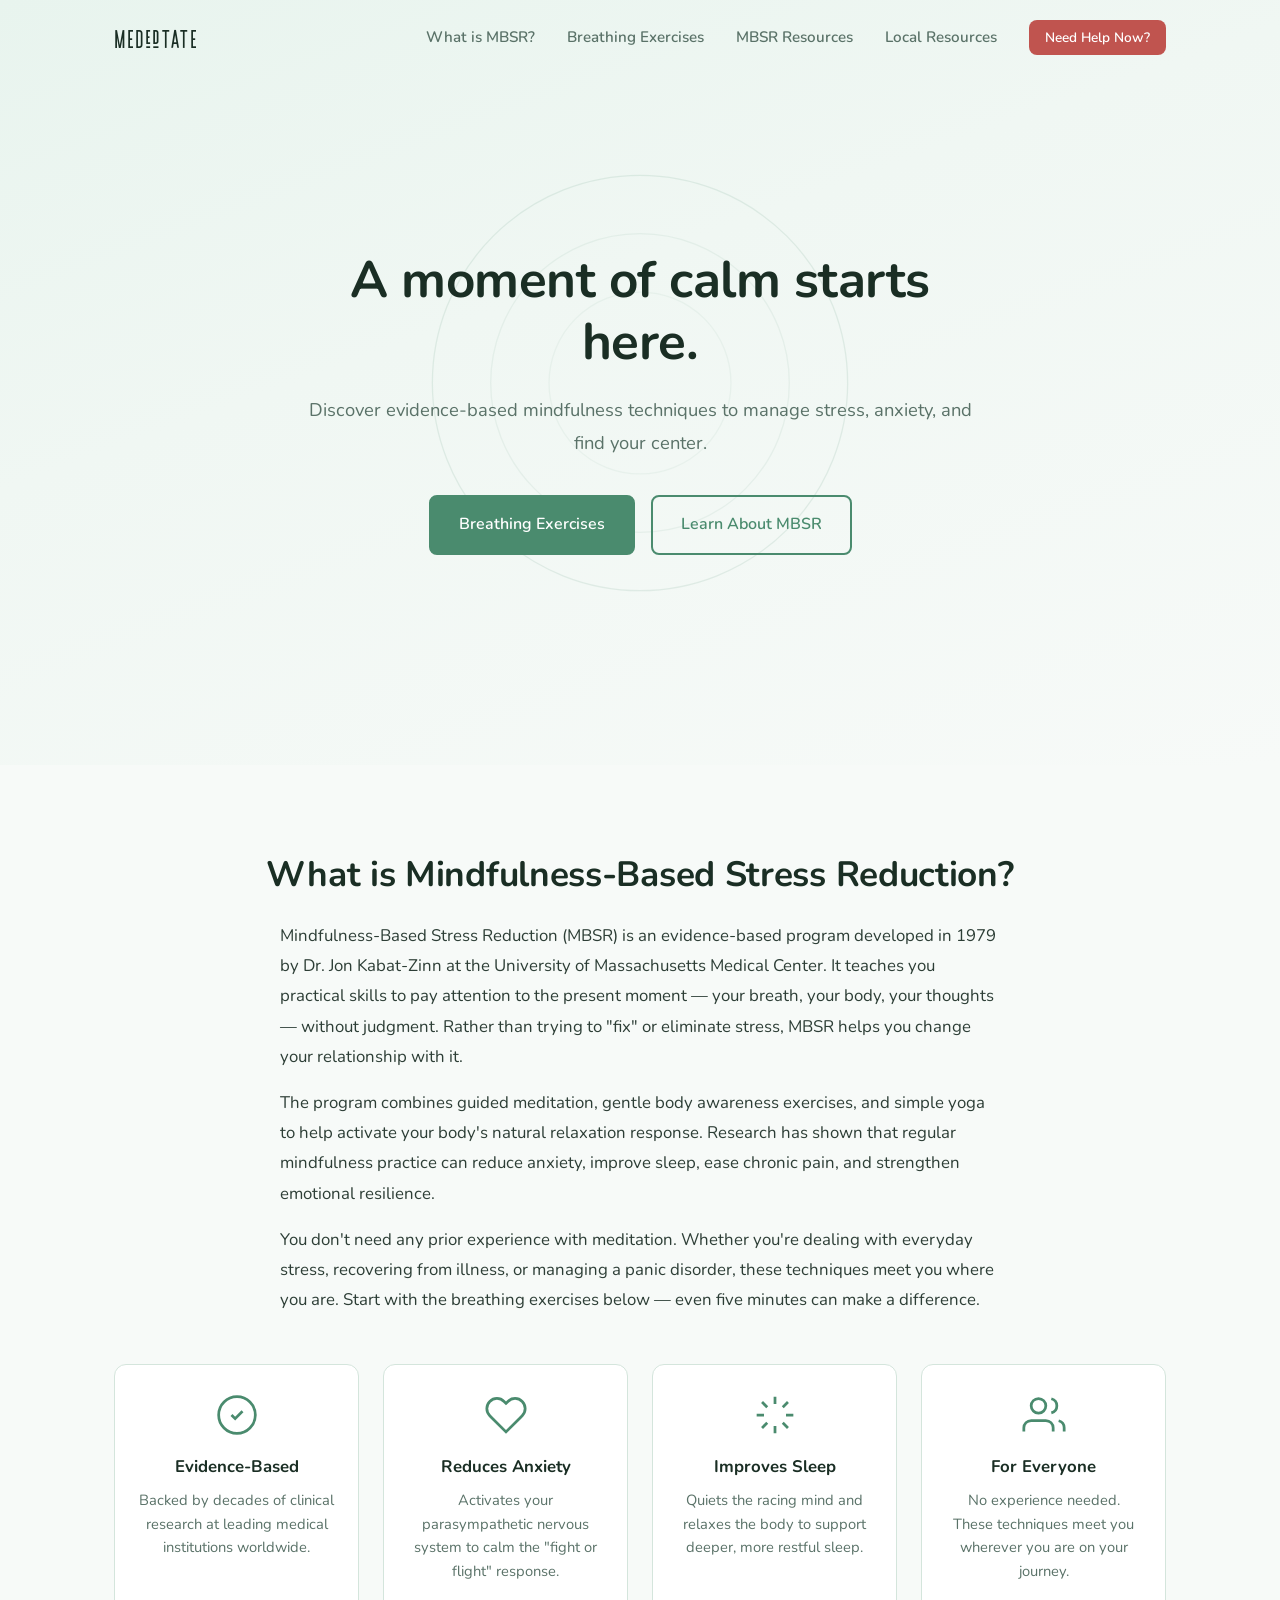
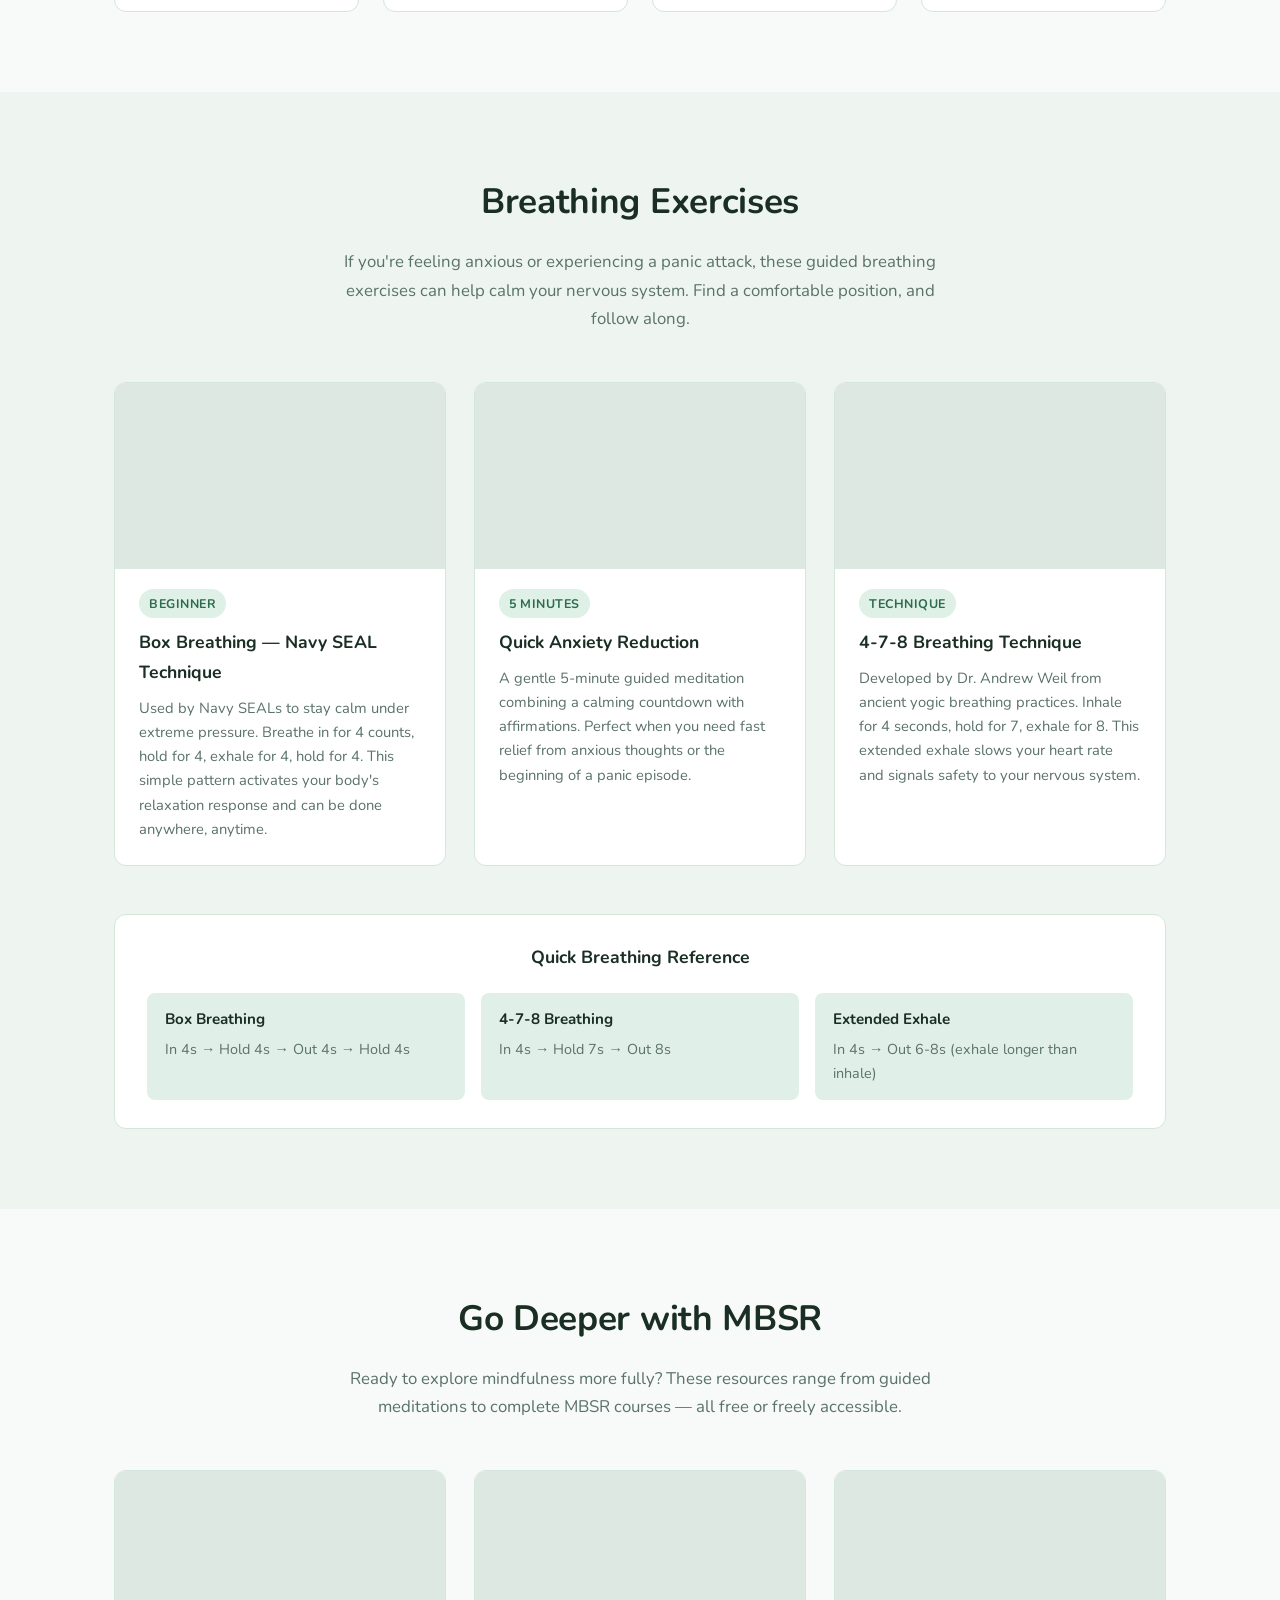
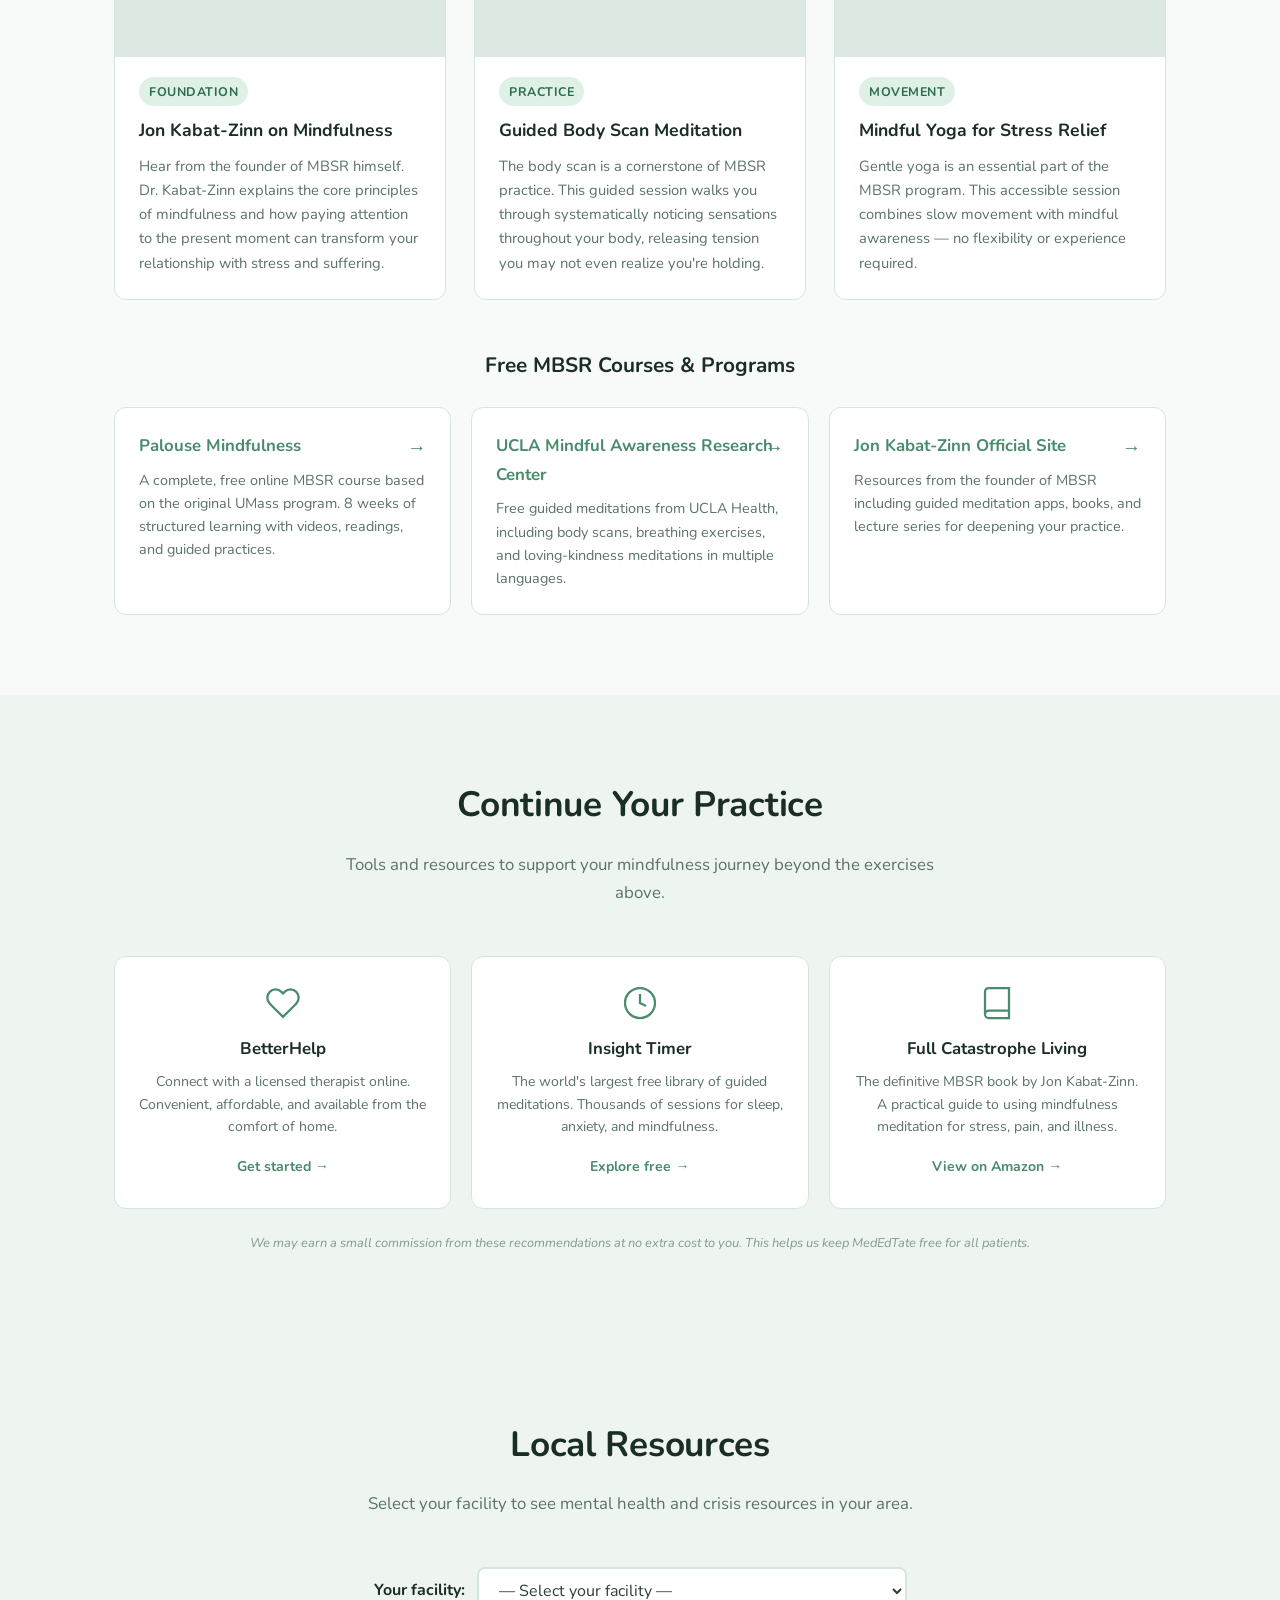
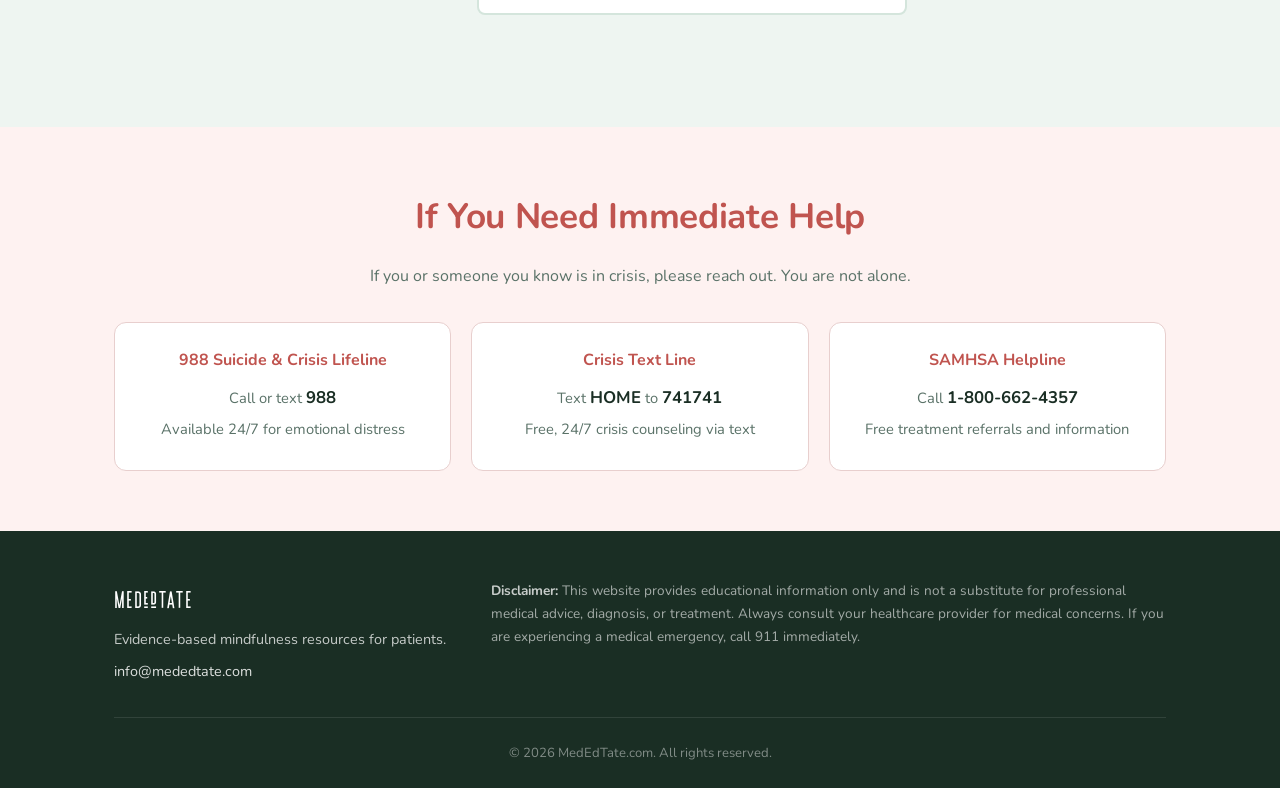
==== index.html @ fa0e168a "Add Continue Your Practice section and footer contact email - Add affiliate recommendations: BetterH" ====
<!DOCTYPE html>
<html lang="en">
<head>
  <meta charset="UTF-8">
  <meta name="viewport" content="width=device-width, initial-scale=1.0">
  <title>MedEdTate — Mindfulness-Based Stress Reduction for Patients</title>
  <meta name="description" content="Learn about Mindfulness-Based Stress Reduction (MBSR). Access breathing exercises for anxiety and panic, plus guided mindfulness meditation resources.">
  <link rel="icon" href="favicon.svg" type="image/svg+xml">
  <link rel="preconnect" href="https://fonts.googleapis.com">
  <link rel="preconnect" href="https://fonts.gstatic.com" crossorigin>
  <link href="https://fonts.googleapis.com/css2?family=Nunito:wght@400;600;700&display=swap" rel="stylesheet">
  <link rel="stylesheet" href="style.css">
</head>
<body>

  <!-- Navigation -->
  <nav class="nav" id="nav">
    <div class="nav-inner">
      <a href="#" class="nav-logo">MED<span class="logo-lower">ed</span>TATE</a>
      <button class="nav-toggle" aria-label="Toggle menu" aria-expanded="false">
        <span></span><span></span><span></span>
      </button>
      <ul class="nav-links">
        <li><a href="#about">What is MBSR?</a></li>
        <li><a href="#breathing">Breathing Exercises</a></li>
        <li><a href="#resources">MBSR Resources</a></li>
        <li><a href="#local">Local Resources</a></li>
        <li><a href="#crisis" class="nav-crisis">Need Help Now?</a></li>
      </ul>
    </div>
  </nav>

  <!-- Hero -->
  <header class="hero" id="top">
    <div class="hero-content">
      <h1>A moment of calm starts here.</h1>
      <p class="hero-subtitle">Discover evidence-based mindfulness techniques to manage stress, anxiety, and find your center.</p>
      <div class="hero-actions">
        <a href="#breathing" class="btn btn-primary">Breathing Exercises</a>
        <a href="#about" class="btn btn-secondary">Learn About MBSR</a>
      </div>
    </div>
    <div class="hero-decoration" aria-hidden="true">
      <svg viewBox="0 0 200 200" xmlns="http://www.w3.org/2000/svg">
        <circle cx="100" cy="100" r="80" fill="none" stroke="currentColor" stroke-width="0.5" opacity="0.3">
          <animate attributeName="r" values="75;85;75" dur="6s" repeatCount="indefinite"/>
        </circle>
        <circle cx="100" cy="100" r="60" fill="none" stroke="currentColor" stroke-width="0.5" opacity="0.2">
          <animate attributeName="r" values="55;65;55" dur="6s" repeatCount="indefinite" begin="1s"/>
        </circle>
        <circle cx="100" cy="100" r="40" fill="none" stroke="currentColor" stroke-width="0.5" opacity="0.15">
          <animate attributeName="r" values="35;45;35" dur="6s" repeatCount="indefinite" begin="2s"/>
        </circle>
      </svg>
    </div>
  </header>

  <!-- What is MBSR -->
  <section class="section" id="about">
    <div class="container">
      <h2 class="section-title">What is Mindfulness-Based Stress Reduction?</h2>
      <div class="intro-text">
        <p>
          Mindfulness-Based Stress Reduction (MBSR) is an evidence-based program developed in 1979 by
          Dr. Jon Kabat-Zinn at the University of Massachusetts Medical Center. It teaches you practical
          skills to pay attention to the present moment — your breath, your body, your thoughts — without
          judgment. Rather than trying to "fix" or eliminate stress, MBSR helps you change your relationship
          with it.
        </p>
        <p>
          The program combines guided meditation, gentle body awareness exercises, and simple yoga to help
          activate your body's natural relaxation response. Research has shown that regular mindfulness practice
          can reduce anxiety, improve sleep, ease chronic pain, and strengthen emotional resilience.
        </p>
        <p>
          You don't need any prior experience with meditation. Whether you're dealing with everyday stress,
          recovering from illness, or managing a panic disorder, these techniques meet you where you are.
          Start with the breathing exercises below — even five minutes can make a difference.
        </p>
      </div>

      <div class="benefits-grid">
        <div class="benefit-card">
          <div class="benefit-icon" aria-hidden="true">
            <svg viewBox="0 0 24 24" fill="none" stroke="currentColor" stroke-width="1.5"><path d="M12 22c5.523 0 10-4.477 10-10S17.523 2 12 2 2 6.477 2 12s4.477 10 10 10z"/><path d="M9 12l2 2 4-4"/></svg>
          </div>
          <h3>Evidence-Based</h3>
          <p>Backed by decades of clinical research at leading medical institutions worldwide.</p>
        </div>
        <div class="benefit-card">
          <div class="benefit-icon" aria-hidden="true">
            <svg viewBox="0 0 24 24" fill="none" stroke="currentColor" stroke-width="1.5"><path d="M20.84 4.61a5.5 5.5 0 0 0-7.78 0L12 5.67l-1.06-1.06a5.5 5.5 0 0 0-7.78 7.78l1.06 1.06L12 21.23l7.78-7.78 1.06-1.06a5.5 5.5 0 0 0 0-7.78z"/></svg>
          </div>
          <h3>Reduces Anxiety</h3>
          <p>Activates your parasympathetic nervous system to calm the "fight or flight" response.</p>
        </div>
        <div class="benefit-card">
          <div class="benefit-icon" aria-hidden="true">
            <svg viewBox="0 0 24 24" fill="none" stroke="currentColor" stroke-width="1.5"><path d="M12 2v4M12 18v4M4.93 4.93l2.83 2.83M16.24 16.24l2.83 2.83M2 12h4M18 12h4M4.93 19.07l2.83-2.83M16.24 7.76l2.83-2.83"/></svg>
          </div>
          <h3>Improves Sleep</h3>
          <p>Quiets the racing mind and relaxes the body to support deeper, more restful sleep.</p>
        </div>
        <div class="benefit-card">
          <div class="benefit-icon" aria-hidden="true">
            <svg viewBox="0 0 24 24" fill="none" stroke="currentColor" stroke-width="1.5"><path d="M17 21v-2a4 4 0 0 0-4-4H5a4 4 0 0 0-4 4v2"/><circle cx="9" cy="7" r="4"/><path d="M23 21v-2a4 4 0 0 0-3-3.87M16 3.13a4 4 0 0 1 0 7.75"/></svg>
          </div>
          <h3>For Everyone</h3>
          <p>No experience needed. These techniques meet you wherever you are on your journey.</p>
        </div>
      </div>
    </div>
  </section>

  <!-- Breathing Exercises -->
  <section class="section section-alt" id="breathing">
    <div class="container">
      <h2 class="section-title">Breathing Exercises</h2>
      <p class="section-subtitle">
        If you're feeling anxious or experiencing a panic attack, these guided breathing exercises can help
        calm your nervous system. Find a comfortable position, and follow along.
      </p>

      <div class="video-grid">

        <!-- Box Breathing - Navy SEAL Technique -->
        <div class="video-card">
          <div class="video-embed">
            <iframe
              src="https://www.youtube.com/embed/GZzhk9jEkkI"
              title="Box Breathing Technique - Navy SEAL Method"
              loading="lazy"
              allow="accelerometer; autoplay; clipboard-write; encrypted-media; gyroscope; picture-in-picture"
              allowfullscreen>
            </iframe>
          </div>
          <div class="video-info">
            <span class="video-tag">Beginner</span>
            <h3>Box Breathing — Navy SEAL Technique</h3>
            <p>
              Used by Navy SEALs to stay calm under extreme pressure. Breathe in for 4 counts, hold for 4,
              exhale for 4, hold for 4. This simple pattern activates your body's relaxation response and can
              be done anywhere, anytime.
            </p>
          </div>
        </div>

        <!-- 5-Minute Anxiety Reduction -->
        <div class="video-card">
          <div class="video-embed">
            <iframe
              src="https://www.youtube.com/embed/MR57rug8NsM"
              title="5 Minute Quick Anxiety Reduction - Guided Mindfulness Meditation"
              loading="lazy"
              allow="accelerometer; autoplay; clipboard-write; encrypted-media; gyroscope; picture-in-picture"
              allowfullscreen>
            </iframe>
          </div>
          <div class="video-info">
            <span class="video-tag">5 Minutes</span>
            <h3>Quick Anxiety Reduction</h3>
            <p>
              A gentle 5-minute guided meditation combining a calming countdown with affirmations.
              Perfect when you need fast relief from anxious thoughts or the beginning of a panic episode.
            </p>
          </div>
        </div>

        <!-- 4-7-8 Breathing -->
        <div class="video-card">
          <div class="video-embed">
            <iframe
              src="https://www.youtube.com/embed/gkcBZzRA25g"
              title="4-7-8 Breathing Exercise — 5 Minutes with Counter Timer"
              loading="lazy"
              allow="accelerometer; autoplay; clipboard-write; encrypted-media; gyroscope; picture-in-picture"
              allowfullscreen>
            </iframe>
          </div>
          <div class="video-info">
            <span class="video-tag">Technique</span>
            <h3>4-7-8 Breathing Technique</h3>
            <p>
              Developed by Dr. Andrew Weil from ancient yogic breathing practices. Inhale for 4 seconds,
              hold for 7, exhale for 8. This extended exhale slows your heart rate and signals safety to
              your nervous system.
            </p>
          </div>
        </div>

      </div>

      <!-- Quick Reference Card -->
      <div class="quick-ref">
        <h3>Quick Breathing Reference</h3>
        <div class="quick-ref-grid">
          <div class="quick-ref-item">
            <strong>Box Breathing</strong>
            <span>In 4s &rarr; Hold 4s &rarr; Out 4s &rarr; Hold 4s</span>
          </div>
          <div class="quick-ref-item">
            <strong>4-7-8 Breathing</strong>
            <span>In 4s &rarr; Hold 7s &rarr; Out 8s</span>
          </div>
          <div class="quick-ref-item">
            <strong>Extended Exhale</strong>
            <span>In 4s &rarr; Out 6-8s (exhale longer than inhale)</span>
          </div>
        </div>
      </div>
    </div>
  </section>

  <!-- Advanced MBSR Resources -->
  <section class="section" id="resources">
    <div class="container">
      <h2 class="section-title">Go Deeper with MBSR</h2>
      <p class="section-subtitle">
        Ready to explore mindfulness more fully? These resources range from guided meditations to
        complete MBSR courses — all free or freely accessible.
      </p>

      <div class="video-grid">

        <!-- Jon Kabat-Zinn -->
        <div class="video-card">
          <div class="video-embed">
            <iframe
              src="https://www.youtube.com/embed/2GjZanuXWWk"
              title="10 Minute Guided Mindfulness Meditation — Jon Kabat-Zinn"
              loading="lazy"
              allow="accelerometer; autoplay; clipboard-write; encrypted-media; gyroscope; picture-in-picture"
              allowfullscreen>
            </iframe>
          </div>
          <div class="video-info">
            <span class="video-tag">Foundation</span>
            <h3>Jon Kabat-Zinn on Mindfulness</h3>
            <p>
              Hear from the founder of MBSR himself. Dr. Kabat-Zinn explains the core principles of
              mindfulness and how paying attention to the present moment can transform your relationship
              with stress and suffering.
            </p>
          </div>
        </div>

        <!-- Guided Body Scan -->
        <div class="video-card">
          <div class="video-embed">
            <iframe
              src="https://www.youtube.com/embed/15q-N-_kkrU"
              title="Guided Body Scan Meditation"
              loading="lazy"
              allow="accelerometer; autoplay; clipboard-write; encrypted-media; gyroscope; picture-in-picture"
              allowfullscreen>
            </iframe>
          </div>
          <div class="video-info">
            <span class="video-tag">Practice</span>
            <h3>Guided Body Scan Meditation</h3>
            <p>
              The body scan is a cornerstone of MBSR practice. This guided session walks you through
              systematically noticing sensations throughout your body, releasing tension you may not
              even realize you're holding.
            </p>
          </div>
        </div>

        <!-- Mindful Movement / Yoga -->
        <div class="video-card">
          <div class="video-embed">
            <iframe
              src="https://www.youtube.com/embed/4pLUleLdwY4"
              title="Yoga for Stress Relief and Mindfulness"
              loading="lazy"
              allow="accelerometer; autoplay; clipboard-write; encrypted-media; gyroscope; picture-in-picture"
              allowfullscreen>
            </iframe>
          </div>
          <div class="video-info">
            <span class="video-tag">Movement</span>
            <h3>Mindful Yoga for Stress Relief</h3>
            <p>
              Gentle yoga is an essential part of the MBSR program. This accessible session combines
              slow movement with mindful awareness — no flexibility or experience required.
            </p>
          </div>
        </div>

      </div>

      <!-- External Resources -->
      <div class="resources-links">
        <h3>Free MBSR Courses &amp; Programs</h3>
        <div class="resource-cards">
          <a href="https://palousemindfulness.com/" target="_blank" rel="noopener noreferrer" class="resource-link-card">
            <h4>Palouse Mindfulness</h4>
            <p>A complete, free online MBSR course based on the original UMass program. 8 weeks of structured learning with videos, readings, and guided practices.</p>
            <span class="resource-arrow">&rarr;</span>
          </a>
          <a href="https://www.uclahealth.org/programs/marc/free-guided-meditations" target="_blank" rel="noopener noreferrer" class="resource-link-card">
            <h4>UCLA Mindful Awareness Research Center</h4>
            <p>Free guided meditations from UCLA Health, including body scans, breathing exercises, and loving-kindness meditations in multiple languages.</p>
            <span class="resource-arrow">&rarr;</span>
          </a>
          <a href="https://jonkabat-zinn.com/" target="_blank" rel="noopener noreferrer" class="resource-link-card">
            <h4>Jon Kabat-Zinn Official Site</h4>
            <p>Resources from the founder of MBSR including guided meditation apps, books, and lecture series for deepening your practice.</p>
            <span class="resource-arrow">&rarr;</span>
          </a>
        </div>
      </div>
    </div>
  </section>

  <!-- Continue Your Practice -->
  <section class="section section-alt" id="tools">
    <div class="container">
      <h2 class="section-title">Continue Your Practice</h2>
      <p class="section-subtitle">
        Tools and resources to support your mindfulness journey beyond the exercises above.
      </p>

      <div class="affiliate-grid">

        <a href="https://www.betterhelp.com" target="_blank" rel="noopener noreferrer" class="affiliate-card">
          <div class="affiliate-icon" aria-hidden="true">
            <svg viewBox="0 0 24 24" fill="none" stroke="currentColor" stroke-width="1.5"><path d="M20.84 4.61a5.5 5.5 0 0 0-7.78 0L12 5.67l-1.06-1.06a5.5 5.5 0 0 0-7.78 7.78l1.06 1.06L12 21.23l7.78-7.78 1.06-1.06a5.5 5.5 0 0 0 0-7.78z"/></svg>
          </div>
          <h3>BetterHelp</h3>
          <p>Connect with a licensed therapist online. Convenient, affordable, and available from the comfort of home.</p>
          <span class="affiliate-cta">Get started &rarr;</span>
        </a>

        <a href="https://insighttimer.com" target="_blank" rel="noopener noreferrer" class="affiliate-card">
          <div class="affiliate-icon" aria-hidden="true">
            <svg viewBox="0 0 24 24" fill="none" stroke="currentColor" stroke-width="1.5"><circle cx="12" cy="12" r="10"/><path d="M12 6v6l4 2"/></svg>
          </div>
          <h3>Insight Timer</h3>
          <p>The world's largest free library of guided meditations. Thousands of sessions for sleep, anxiety, and mindfulness.</p>
          <span class="affiliate-cta">Explore free &rarr;</span>
        </a>

        <a href="https://www.amazon.com/Full-Catastrophe-Living-Revised-Illness/dp/0345536932" target="_blank" rel="noopener noreferrer" class="affiliate-card">
          <div class="affiliate-icon" aria-hidden="true">
            <svg viewBox="0 0 24 24" fill="none" stroke="currentColor" stroke-width="1.5"><path d="M4 19.5A2.5 2.5 0 0 1 6.5 17H20"/><path d="M6.5 2H20v20H6.5A2.5 2.5 0 0 1 4 19.5v-15A2.5 2.5 0 0 1 6.5 2z"/></svg>
          </div>
          <h3>Full Catastrophe Living</h3>
          <p>The definitive MBSR book by Jon Kabat-Zinn. A practical guide to using mindfulness meditation for stress, pain, and illness.</p>
          <span class="affiliate-cta">View on Amazon &rarr;</span>
        </a>

      </div>

      <p class="affiliate-disclosure">
        We may earn a small commission from these recommendations at no extra cost to you. This helps us keep MedEdTate free for all patients.
      </p>
    </div>
  </section>

  <!-- Local Resources -->
  <section class="section section-alt" id="local">
    <div class="container">
      <h2 class="section-title">Local Resources</h2>
      <p class="section-subtitle">
        Select your facility to see mental health and crisis resources in your area.
      </p>

      <div class="er-selector">
        <label for="er-select">Your facility:</label>
        <select id="er-select">
          <option value="">— Select your facility —</option>
        </select>
      </div>

      <div id="local-resources-container"></div>

      <p class="local-note" id="local-note" style="display:none;">
        Don't see your facility? Ask your care team about getting local resources added to MedEdTate.
      </p>
    </div>
  </section>

  <!-- Crisis Resources -->
  <section class="section section-crisis" id="crisis">
    <div class="container">
      <h2 class="section-title">If You Need Immediate Help</h2>
      <p>If you or someone you know is in crisis, please reach out. You are not alone.</p>
      <div class="crisis-cards">
        <div class="crisis-card">
          <h3>988 Suicide &amp; Crisis Lifeline</h3>
          <p>Call or text <strong>988</strong></p>
          <p>Available 24/7 for emotional distress</p>
        </div>
        <div class="crisis-card">
          <h3>Crisis Text Line</h3>
          <p>Text <strong>HOME</strong> to <strong>741741</strong></p>
          <p>Free, 24/7 crisis counseling via text</p>
        </div>
        <div class="crisis-card">
          <h3>SAMHSA Helpline</h3>
          <p>Call <strong>1-800-662-4357</strong></p>
          <p>Free treatment referrals and information</p>
        </div>
      </div>
    </div>
  </section>

  <!-- Footer -->
  <footer class="footer">
    <div class="container">
      <div class="footer-content">
        <div class="footer-brand">
          <span class="footer-logo">MED<span class="logo-lower">ed</span>TATE</span>
          <p>Evidence-based mindfulness resources for patients.</p>
          <a href="mailto:info@mededtate.com" class="footer-contact">info@mededtate.com</a>
        </div>
        <div class="footer-disclaimer">
          <p>
            <strong>Disclaimer:</strong> This website provides educational information only and is not a
            substitute for professional medical advice, diagnosis, or treatment. Always consult your
            healthcare provider for medical concerns. If you are experiencing a medical emergency,
            call 911 immediately.
          </p>
        </div>
      </div>
      <div class="footer-bottom">
        <p>&copy; 2026 MedEdTate.com. All rights reserved.</p>
      </div>
    </div>
  </footer>

  <script>
    // Smooth scroll for anchor links
    document.querySelectorAll('a[href^="#"]').forEach(anchor => {
      anchor.addEventListener('click', function (e) {
        e.preventDefault();
        const target = document.querySelector(this.getAttribute('href'));
        if (target) {
          target.scrollIntoView({ behavior: 'smooth', block: 'start' });
          document.querySelector('.nav-links').classList.remove('active');
          document.querySelector('.nav-toggle').setAttribute('aria-expanded', 'false');
        }
      });
    });

    // Mobile menu toggle
    const navToggle = document.querySelector('.nav-toggle');
    const navLinks = document.querySelector('.nav-links');
    navToggle.addEventListener('click', () => {
      const expanded = navToggle.getAttribute('aria-expanded') === 'true';
      navToggle.setAttribute('aria-expanded', !expanded);
      navLinks.classList.toggle('active');
    });

    // Navbar background on scroll
    const nav = document.getElementById('nav');
    window.addEventListener('scroll', () => {
      nav.classList.toggle('scrolled', window.scrollY > 50);
    });

    // === Local Resources ===
    const erSelect = document.getElementById('er-select');
    const container = document.getElementById('local-resources-container');
    const localNote = document.getElementById('local-note');

    const typeLabels = {
      crisis: 'Crisis',
      counseling: 'Counseling',
      support: 'Support',
      medical: 'Medical',
      peer: 'Peer Support'
    };

    function renderResources(data) {
      container.innerHTML = '<h3 class="local-er-name">' +
        data.name + ' <span class="local-er-location">' + data.location + '</span></h3>' +
        '<div class="local-cards">' +
        data.resources.map(function(r) {
          var typeLabel = typeLabels[r.type] || r.type;
          var card = '<div class="local-resource-card">' +
            '<span class="local-tag local-tag-' + r.type + '">' + typeLabel + '</span>' +
            '<h4>' + r.name + '</h4>' +
            '<p>' + r.description + '</p>';
          if (r.phone) {
            card += '<a href="tel:' + r.phone.replace(/[^0-9+]/g, '') + '" class="local-phone">' + r.phone + '</a>';
          }
          if (r.url) {
            card += '<a href="' + r.url + '" target="_blank" rel="noopener noreferrer" class="local-link">Visit website &rarr;</a>';
          }
          card += '</div>';
          return card;
        }).join('') +
        '</div>';
    }

    function loadER(id) {
      if (!id) {
        container.innerHTML = '';
        localNote.style.display = 'none';
        return;
      }
      fetch('data/' + id + '.json')
        .then(function(res) { return res.json(); })
        .then(function(data) {
          renderResources(data);
          localNote.style.display = 'block';
          localStorage.setItem('mededtate-er', id);
        })
        .catch(function() {
          container.innerHTML = '<p class="local-error">Unable to load resources. Please try again.</p>';
        });
    }

    // Populate dropdown from index
    fetch('data/index.json')
      .then(function(res) { return res.json(); })
      .then(function(facilities) {
        facilities.forEach(function(f) {
          var opt = document.createElement('option');
          opt.value = f.id;
          opt.textContent = f.name + ' — ' + f.location;
          erSelect.appendChild(opt);
        });

        // Check URL param first, then localStorage
        var params = new URLSearchParams(window.location.search);
        var erParam = params.get('er');
        var saved = localStorage.getItem('mededtate-er');
        var initial = erParam || saved || '';

        if (initial && erSelect.querySelector('option[value="' + initial + '"]')) {
          erSelect.value = initial;
          loadER(initial);
        }
      })
      .catch(function() {});

    erSelect.addEventListener('change', function() {
      loadER(this.value);
    });
  </script>

</body>
</html>
---- style.css ----
/* ===== Knoxville Font ===== */
@font-face {
  font-family: 'Knoxville';
  src: url('fonts/Knoxville-Regular.otf') format('opentype'),
       url('fonts/Knoxville-Regular.ttf') format('truetype');
  font-weight: 400;
  font-style: normal;
  font-display: swap;
}

/* ===== Variables & Reset ===== */
:root {
  --color-bg: #f7faf8;
  --color-bg-alt: #eef5f1;
  --color-text: #2d3e36;
  --color-text-light: #5a7268;
  --color-heading: #1a2e24;
  --color-primary: #4a8b6e;
  --color-primary-dark: #3a7259;
  --color-primary-light: #e0f0e8;
  --color-accent: #6ba593;
  --color-white: #ffffff;
  --color-crisis: #c0544f;
  --color-crisis-bg: #fef2f1;
  --color-card-border: #d4e5dc;
  --color-tag-bg: #dff0e6;
  --color-tag-text: #2d6b4d;
  --shadow-sm: 0 1px 3px rgba(45, 62, 54, 0.08);
  --shadow-md: 0 4px 12px rgba(45, 62, 54, 0.1);
  --shadow-lg: 0 8px 24px rgba(45, 62, 54, 0.12);
  --radius: 12px;
  --radius-sm: 8px;
  --font: 'Nunito', -apple-system, BlinkMacSystemFont, 'Segoe UI', sans-serif;
  --max-width: 1100px;
  --transition: 0.3s ease;
}

*, *::before, *::after {
  box-sizing: border-box;
  margin: 0;
  padding: 0;
}

html {
  scroll-behavior: smooth;
  scroll-padding-top: 80px;
}

body {
  font-family: var(--font);
  color: var(--color-text);
  background-color: var(--color-bg);
  line-height: 1.7;
  -webkit-font-smoothing: antialiased;
}

img, svg {
  max-width: 100%;
  display: block;
}

a {
  color: var(--color-primary);
  text-decoration: none;
  transition: color var(--transition);
}

a:hover {
  color: var(--color-primary-dark);
}

/* ===== Container ===== */
.container {
  max-width: var(--max-width);
  margin: 0 auto;
  padding: 0 24px;
}

/* ===== Navigation ===== */
.nav {
  position: fixed;
  top: 0;
  left: 0;
  right: 0;
  z-index: 100;
  background: transparent;
  transition: background var(--transition), box-shadow var(--transition);
}

.nav.scrolled {
  background: rgba(247, 250, 248, 0.95);
  backdrop-filter: blur(10px);
  box-shadow: var(--shadow-sm);
}

.nav-inner {
  max-width: var(--max-width);
  margin: 0 auto;
  padding: 16px 24px;
  display: flex;
  align-items: center;
  justify-content: space-between;
}

.nav-logo {
  font-family: 'Knoxville', var(--font);
  font-size: 1.6rem;
  font-weight: 400;
  color: var(--color-heading);
  letter-spacing: 1px;
}

.logo-lower {
  /* Knoxville lowercase renders as underlined caps */
}

.nav-logo:hover {
  color: var(--color-primary);
}

.nav-links {
  display: flex;
  list-style: none;
  gap: 32px;
  align-items: center;
}

.nav-links a {
  color: var(--color-text-light);
  font-size: 0.95rem;
  font-weight: 600;
  transition: color var(--transition);
}

.nav-links a:hover {
  color: var(--color-primary);
}

.nav-crisis {
  background: var(--color-crisis);
  color: var(--color-white) !important;
  padding: 8px 16px;
  border-radius: var(--radius-sm);
  font-size: 0.85rem !important;
}

.nav-crisis:hover {
  background: #a8433f;
  color: var(--color-white) !important;
}

.nav-toggle {
  display: none;
  flex-direction: column;
  gap: 5px;
  background: none;
  border: none;
  cursor: pointer;
  padding: 4px;
}

.nav-toggle span {
  display: block;
  width: 24px;
  height: 2px;
  background: var(--color-heading);
  border-radius: 2px;
  transition: transform var(--transition), opacity var(--transition);
}

/* ===== Hero ===== */
.hero {
  min-height: 85vh;
  display: flex;
  align-items: center;
  justify-content: center;
  position: relative;
  padding: 120px 24px 80px;
  background: linear-gradient(160deg, #e8f4ee 0%, #f0f7f3 40%, #f7faf8 100%);
  overflow: hidden;
}

.hero-content {
  text-align: center;
  max-width: 680px;
  position: relative;
  z-index: 1;
}

.hero h1 {
  font-size: clamp(2rem, 5vw, 3.2rem);
  font-weight: 700;
  color: var(--color-heading);
  line-height: 1.2;
  margin-bottom: 20px;
  letter-spacing: -0.5px;
}

.hero-subtitle {
  font-size: 1.15rem;
  color: var(--color-text-light);
  margin-bottom: 36px;
  line-height: 1.8;
}

.hero-actions {
  display: flex;
  gap: 16px;
  justify-content: center;
  flex-wrap: wrap;
}

.hero-decoration {
  position: absolute;
  top: 50%;
  left: 50%;
  transform: translate(-50%, -50%);
  width: 500px;
  height: 500px;
  color: var(--color-primary);
  opacity: 0.4;
  pointer-events: none;
}

/* ===== Buttons ===== */
.btn {
  display: inline-block;
  padding: 14px 28px;
  border-radius: var(--radius-sm);
  font-family: var(--font);
  font-size: 1rem;
  font-weight: 600;
  cursor: pointer;
  transition: all var(--transition);
  border: 2px solid transparent;
}

.btn-primary {
  background: var(--color-primary);
  color: var(--color-white);
  border-color: var(--color-primary);
}

.btn-primary:hover {
  background: var(--color-primary-dark);
  border-color: var(--color-primary-dark);
  color: var(--color-white);
  transform: translateY(-1px);
  box-shadow: var(--shadow-md);
}

.btn-secondary {
  background: transparent;
  color: var(--color-primary);
  border-color: var(--color-primary);
}

.btn-secondary:hover {
  background: var(--color-primary-light);
  color: var(--color-primary-dark);
  transform: translateY(-1px);
}

/* ===== Sections ===== */
.section {
  padding: 80px 0;
}

.section-alt {
  background: var(--color-bg-alt);
}

.section-title {
  font-size: clamp(1.6rem, 3vw, 2.2rem);
  font-weight: 700;
  color: var(--color-heading);
  text-align: center;
  margin-bottom: 16px;
  letter-spacing: -0.3px;
}

.section-subtitle {
  text-align: center;
  color: var(--color-text-light);
  max-width: 640px;
  margin: 0 auto 48px;
  font-size: 1.05rem;
}

/* ===== Introduction Text ===== */
.intro-text {
  max-width: 720px;
  margin: 0 auto 48px;
}

.intro-text p {
  margin-bottom: 16px;
  font-size: 1.05rem;
  line-height: 1.8;
}

.intro-text p:last-child {
  margin-bottom: 0;
}

/* ===== Benefits Grid ===== */
.benefits-grid {
  display: grid;
  grid-template-columns: repeat(auto-fit, minmax(220px, 1fr));
  gap: 24px;
}

.benefit-card {
  background: var(--color-white);
  padding: 28px 24px;
  border-radius: var(--radius);
  border: 1px solid var(--color-card-border);
  text-align: center;
  transition: transform var(--transition), box-shadow var(--transition);
}

.benefit-card:hover {
  transform: translateY(-3px);
  box-shadow: var(--shadow-md);
}

.benefit-icon {
  width: 44px;
  height: 44px;
  margin: 0 auto 16px;
  color: var(--color-primary);
}

.benefit-card h3 {
  font-size: 1.05rem;
  font-weight: 700;
  color: var(--color-heading);
  margin-bottom: 8px;
}

.benefit-card p {
  font-size: 0.92rem;
  color: var(--color-text-light);
  line-height: 1.6;
}

/* ===== Video Grid ===== */
.video-grid {
  display: grid;
  grid-template-columns: repeat(auto-fit, minmax(300px, 1fr));
  gap: 28px;
  margin-bottom: 48px;
}

.video-card {
  background: var(--color-white);
  border-radius: var(--radius);
  overflow: hidden;
  border: 1px solid var(--color-card-border);
  transition: transform var(--transition), box-shadow var(--transition);
}

.video-card:hover {
  transform: translateY(-3px);
  box-shadow: var(--shadow-lg);
}

.video-embed {
  position: relative;
  width: 100%;
  padding-top: 56.25%; /* 16:9 */
  background: #dce8e1;
}

.video-embed iframe {
  position: absolute;
  top: 0;
  left: 0;
  width: 100%;
  height: 100%;
  border: none;
}

.video-info {
  padding: 20px 24px 24px;
}

.video-tag {
  display: inline-block;
  background: var(--color-tag-bg);
  color: var(--color-tag-text);
  font-size: 0.78rem;
  font-weight: 700;
  padding: 4px 10px;
  border-radius: 20px;
  text-transform: uppercase;
  letter-spacing: 0.5px;
  margin-bottom: 10px;
}

.video-info h3 {
  font-size: 1.1rem;
  font-weight: 700;
  color: var(--color-heading);
  margin-bottom: 8px;
}

.video-info p {
  font-size: 0.92rem;
  color: var(--color-text-light);
  line-height: 1.65;
}

/* ===== Quick Reference ===== */
.quick-ref {
  background: var(--color-white);
  border: 1px solid var(--color-card-border);
  border-radius: var(--radius);
  padding: 28px 32px;
}

.quick-ref h3 {
  font-size: 1.1rem;
  font-weight: 700;
  color: var(--color-heading);
  margin-bottom: 20px;
  text-align: center;
}

.quick-ref-grid {
  display: grid;
  grid-template-columns: repeat(auto-fit, minmax(240px, 1fr));
  gap: 16px;
}

.quick-ref-item {
  display: flex;
  flex-direction: column;
  gap: 4px;
  padding: 14px 18px;
  background: var(--color-primary-light);
  border-radius: var(--radius-sm);
}

.quick-ref-item strong {
  color: var(--color-heading);
  font-size: 0.95rem;
}

.quick-ref-item span {
  color: var(--color-text-light);
  font-size: 0.9rem;
}

/* ===== External Resources ===== */
.resources-links {
  margin-top: 48px;
}

.resources-links h3 {
  font-size: 1.3rem;
  font-weight: 700;
  color: var(--color-heading);
  text-align: center;
  margin-bottom: 24px;
}

.resource-cards {
  display: grid;
  grid-template-columns: repeat(auto-fit, minmax(280px, 1fr));
  gap: 20px;
}

.resource-link-card {
  display: block;
  background: var(--color-white);
  border: 1px solid var(--color-card-border);
  border-radius: var(--radius);
  padding: 24px;
  position: relative;
  transition: all var(--transition);
  color: var(--color-text);
}

.resource-link-card:hover {
  border-color: var(--color-primary);
  transform: translateY(-2px);
  box-shadow: var(--shadow-md);
  color: var(--color-text);
}

.resource-link-card h4 {
  font-size: 1.05rem;
  font-weight: 700;
  color: var(--color-primary);
  margin-bottom: 8px;
}

.resource-link-card p {
  font-size: 0.9rem;
  color: var(--color-text-light);
  line-height: 1.6;
}

.resource-arrow {
  position: absolute;
  top: 24px;
  right: 24px;
  font-size: 1.2rem;
  color: var(--color-primary);
  transition: transform var(--transition);
}

.resource-link-card:hover .resource-arrow {
  transform: translateX(4px);
}

/* ===== Affiliate / Continue Your Practice ===== */
.affiliate-grid {
  display: grid;
  grid-template-columns: repeat(auto-fit, minmax(230px, 1fr));
  gap: 20px;
  margin-bottom: 24px;
}

.affiliate-card {
  display: block;
  background: var(--color-white);
  border: 1px solid var(--color-card-border);
  border-radius: var(--radius);
  padding: 28px 24px;
  text-align: center;
  color: var(--color-text);
  transition: all var(--transition);
}

.affiliate-card:hover {
  border-color: var(--color-primary);
  transform: translateY(-3px);
  box-shadow: var(--shadow-md);
  color: var(--color-text);
}

.affiliate-icon {
  width: 36px;
  height: 36px;
  margin: 0 auto 14px;
  color: var(--color-primary);
}

.affiliate-card h3 {
  font-size: 1.05rem;
  font-weight: 700;
  color: var(--color-heading);
  margin-bottom: 8px;
}

.affiliate-card p {
  font-size: 0.88rem;
  color: var(--color-text-light);
  line-height: 1.6;
  margin-bottom: 14px;
}

.affiliate-cta {
  display: inline-block;
  font-size: 0.88rem;
  font-weight: 700;
  color: var(--color-primary);
  transition: transform var(--transition);
}

.affiliate-card:hover .affiliate-cta {
  transform: translateX(3px);
}

.affiliate-disclosure {
  text-align: center;
  font-size: 0.8rem;
  color: var(--color-text-light);
  opacity: 0.7;
  margin-top: 16px;
  font-style: italic;
}

/* ===== Local Resources ===== */
.er-selector {
  display: flex;
  align-items: center;
  gap: 12px;
  justify-content: center;
  margin-bottom: 32px;
  flex-wrap: wrap;
}

.er-selector label {
  font-weight: 700;
  color: var(--color-heading);
  font-size: 1rem;
}

.er-selector select {
  font-family: var(--font);
  font-size: 1rem;
  padding: 10px 16px;
  border: 2px solid var(--color-card-border);
  border-radius: var(--radius-sm);
  background: var(--color-white);
  color: var(--color-text);
  cursor: pointer;
  min-width: 280px;
  transition: border-color var(--transition);
}

.er-selector select:focus {
  outline: none;
  border-color: var(--color-primary);
  box-shadow: 0 0 0 3px rgba(74, 139, 110, 0.15);
}

.local-er-name {
  font-size: 1.2rem;
  font-weight: 700;
  color: var(--color-heading);
  text-align: center;
  margin-bottom: 24px;
}

.local-er-location {
  font-weight: 400;
  color: var(--color-text-light);
  font-size: 1rem;
}

.local-cards {
  display: grid;
  grid-template-columns: repeat(auto-fit, minmax(260px, 1fr));
  gap: 20px;
  margin-bottom: 24px;
}

.local-resource-card {
  background: var(--color-white);
  border: 1px solid var(--color-card-border);
  border-radius: var(--radius);
  padding: 24px;
  transition: transform var(--transition), box-shadow var(--transition);
}

.local-resource-card:hover {
  transform: translateY(-2px);
  box-shadow: var(--shadow-md);
}

.local-resource-card h4 {
  font-size: 1.05rem;
  font-weight: 700;
  color: var(--color-heading);
  margin-bottom: 6px;
}

.local-resource-card p {
  font-size: 0.92rem;
  color: var(--color-text-light);
  line-height: 1.6;
  margin-bottom: 12px;
}

.local-tag {
  display: inline-block;
  font-size: 0.75rem;
  font-weight: 700;
  padding: 3px 10px;
  border-radius: 20px;
  text-transform: uppercase;
  letter-spacing: 0.5px;
  margin-bottom: 10px;
}

.local-tag-crisis {
  background: var(--color-crisis-bg);
  color: var(--color-crisis);
}

.local-tag-counseling {
  background: var(--color-tag-bg);
  color: var(--color-tag-text);
}

.local-tag-support {
  background: #e8eef5;
  color: #3a5a8b;
}

.local-tag-medical {
  background: #f0e8f5;
  color: #6b3a8b;
}

.local-tag-peer {
  background: #f5f0e8;
  color: #8b6b3a;
}

.local-phone {
  display: inline-block;
  font-weight: 700;
  font-size: 1rem;
  color: var(--color-primary);
  margin-right: 16px;
}

.local-phone:hover {
  color: var(--color-primary-dark);
}

.local-link {
  display: inline-block;
  font-size: 0.9rem;
  font-weight: 600;
  color: var(--color-primary);
}

.local-link:hover {
  color: var(--color-primary-dark);
}

.local-note {
  text-align: center;
  font-size: 0.9rem;
  color: var(--color-text-light);
  margin-top: 16px;
  font-style: italic;
}

.local-error {
  text-align: center;
  color: var(--color-crisis);
  padding: 20px;
}

/* ===== Crisis Section ===== */
.section-crisis {
  background: var(--color-crisis-bg);
  padding: 60px 0;
}

.section-crisis .section-title {
  color: var(--color-crisis);
}

.section-crisis > .container > p {
  text-align: center;
  color: var(--color-text-light);
  margin-bottom: 32px;
}

.crisis-cards {
  display: grid;
  grid-template-columns: repeat(auto-fit, minmax(240px, 1fr));
  gap: 20px;
}

.crisis-card {
  background: var(--color-white);
  border-radius: var(--radius);
  padding: 24px;
  text-align: center;
  border: 1px solid #e8cfce;
}

.crisis-card h3 {
  font-size: 1rem;
  font-weight: 700;
  color: var(--color-crisis);
  margin-bottom: 10px;
}

.crisis-card p {
  font-size: 0.92rem;
  color: var(--color-text-light);
  margin-bottom: 4px;
}

.crisis-card strong {
  color: var(--color-heading);
  font-size: 1.05rem;
}

/* ===== Footer ===== */
.footer {
  background: var(--color-heading);
  color: rgba(255, 255, 255, 0.75);
  padding: 48px 0 24px;
}

.footer-content {
  display: grid;
  grid-template-columns: 1fr 2fr;
  gap: 40px;
  padding-bottom: 32px;
  border-bottom: 1px solid rgba(255, 255, 255, 0.1);
}

.footer-logo {
  font-family: 'Knoxville', var(--font);
  font-size: 1.5rem;
  font-weight: 400;
  color: var(--color-white);
  display: block;
  margin-bottom: 8px;
  letter-spacing: 1px;
}

.footer-brand p {
  font-size: 0.9rem;
  line-height: 1.6;
}

.footer-contact {
  display: inline-block;
  margin-top: 8px;
  color: rgba(255, 255, 255, 0.85);
  font-size: 0.9rem;
  transition: color var(--transition);
}

.footer-contact:hover {
  color: var(--color-white);
}

.footer-disclaimer p {
  font-size: 0.85rem;
  line-height: 1.7;
  opacity: 0.8;
}

.footer-disclaimer strong {
  color: rgba(255, 255, 255, 0.95);
}

.footer-bottom {
  padding-top: 24px;
  text-align: center;
  font-size: 0.82rem;
  opacity: 0.6;
}

/* ===== Mobile Responsive ===== */
@media (max-width: 768px) {
  .nav-toggle {
    display: flex;
  }

  .nav-links {
    display: none;
    position: absolute;
    top: 100%;
    left: 0;
    right: 0;
    background: rgba(247, 250, 248, 0.98);
    backdrop-filter: blur(10px);
    flex-direction: column;
    padding: 16px 24px 24px;
    gap: 0;
    border-bottom: 1px solid var(--color-card-border);
  }

  .nav-links.active {
    display: flex;
  }

  .nav-links li {
    width: 100%;
  }

  .nav-links a {
    display: block;
    padding: 12px 0;
    border-bottom: 1px solid var(--color-card-border);
  }

  .nav-crisis {
    text-align: center;
    margin-top: 8px;
    border-bottom: none !important;
  }

  .hero {
    min-height: 70vh;
    padding: 100px 20px 60px;
  }

  .hero-decoration {
    width: 350px;
    height: 350px;
  }

  .section {
    padding: 56px 0;
  }

  .video-grid {
    grid-template-columns: 1fr;
  }

  .footer-content {
    grid-template-columns: 1fr;
    gap: 24px;
  }

  .resource-cards {
    grid-template-columns: 1fr;
  }

  .quick-ref-grid {
    grid-template-columns: 1fr;
  }
}

@media (max-width: 480px) {
  .hero h1 {
    font-size: 1.8rem;
  }

  .hero-subtitle {
    font-size: 1rem;
  }

  .hero-actions {
    flex-direction: column;
    align-items: center;
  }

  .btn {
    width: 100%;
    text-align: center;
  }

  .benefits-grid {
    grid-template-columns: 1fr 1fr;
  }
}

/* ===== Accessibility ===== */
@media (prefers-reduced-motion: reduce) {
  * {
    animation-duration: 0.01ms !important;
    transition-duration: 0.01ms !important;
    scroll-behavior: auto !important;
  }
}

:focus-visible {
  outline: 3px solid var(--color-primary);
  outline-offset: 2px;
  border-radius: 4px;
}
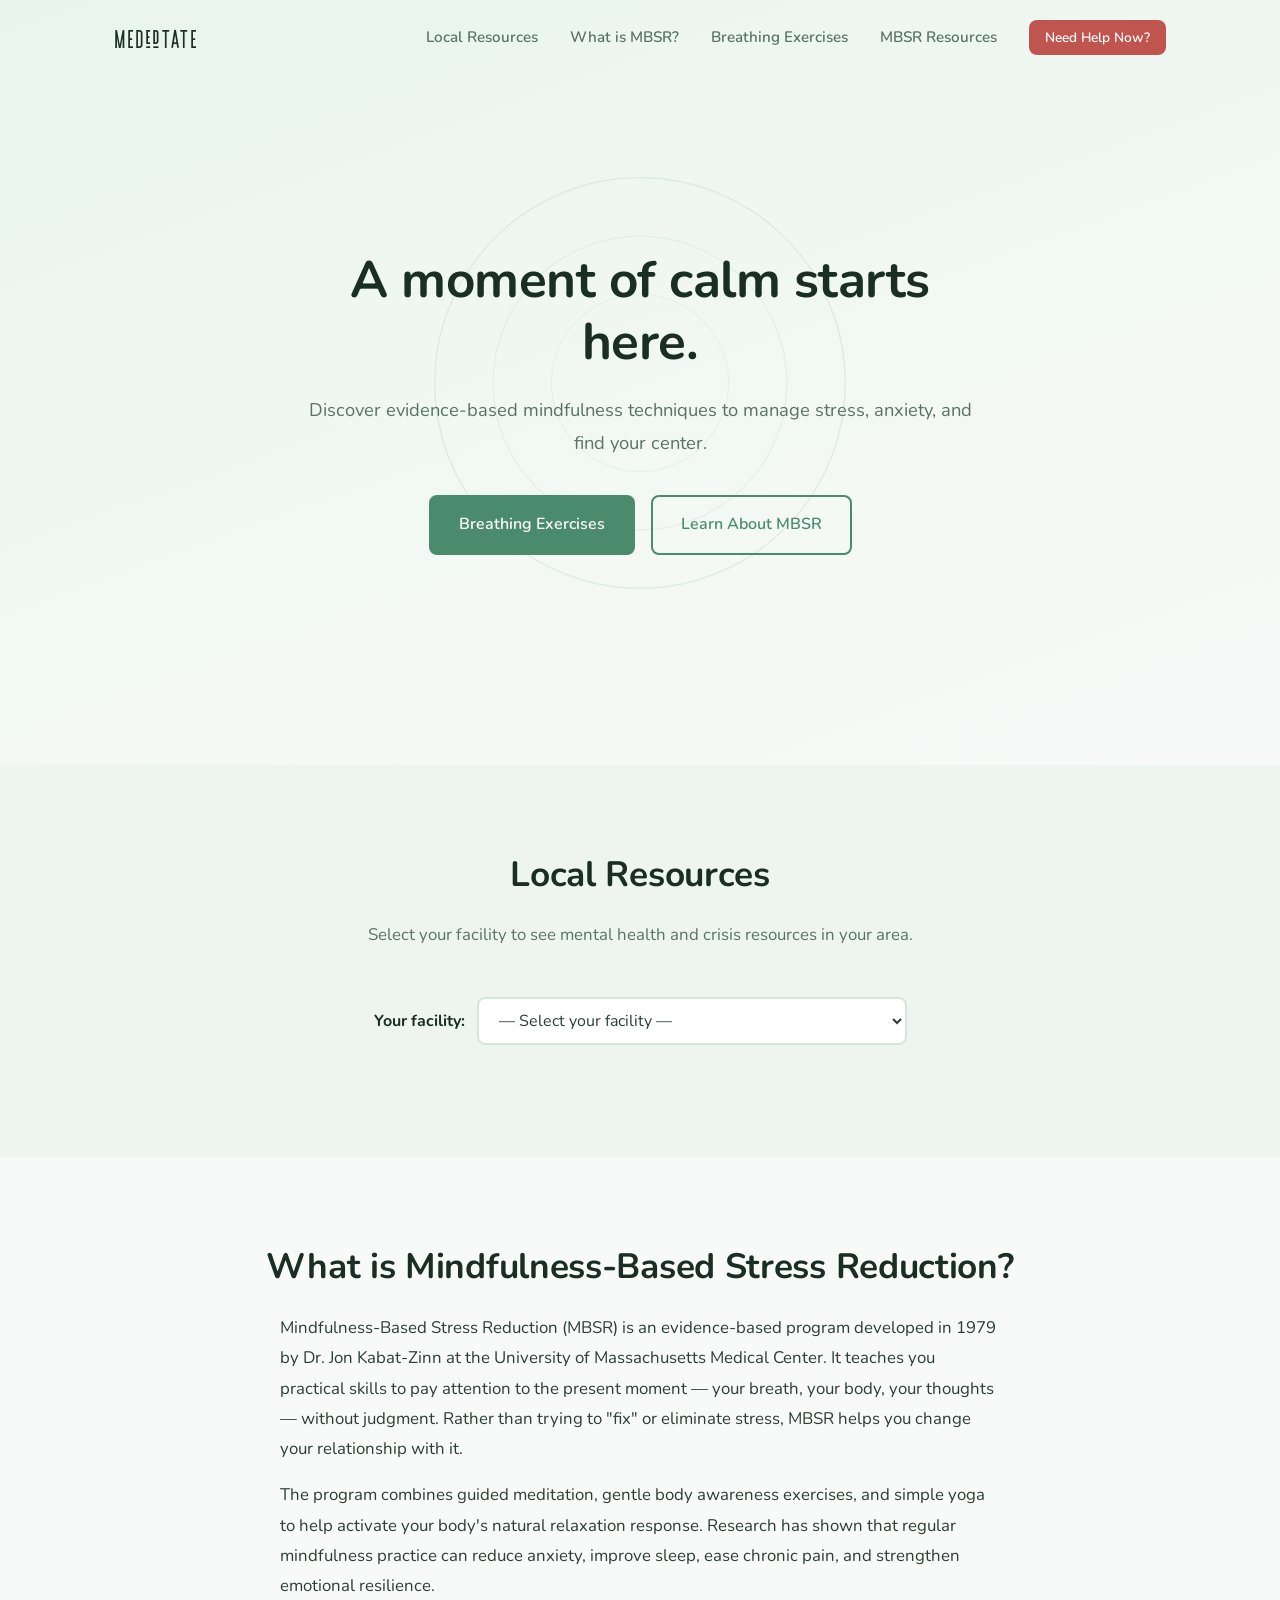
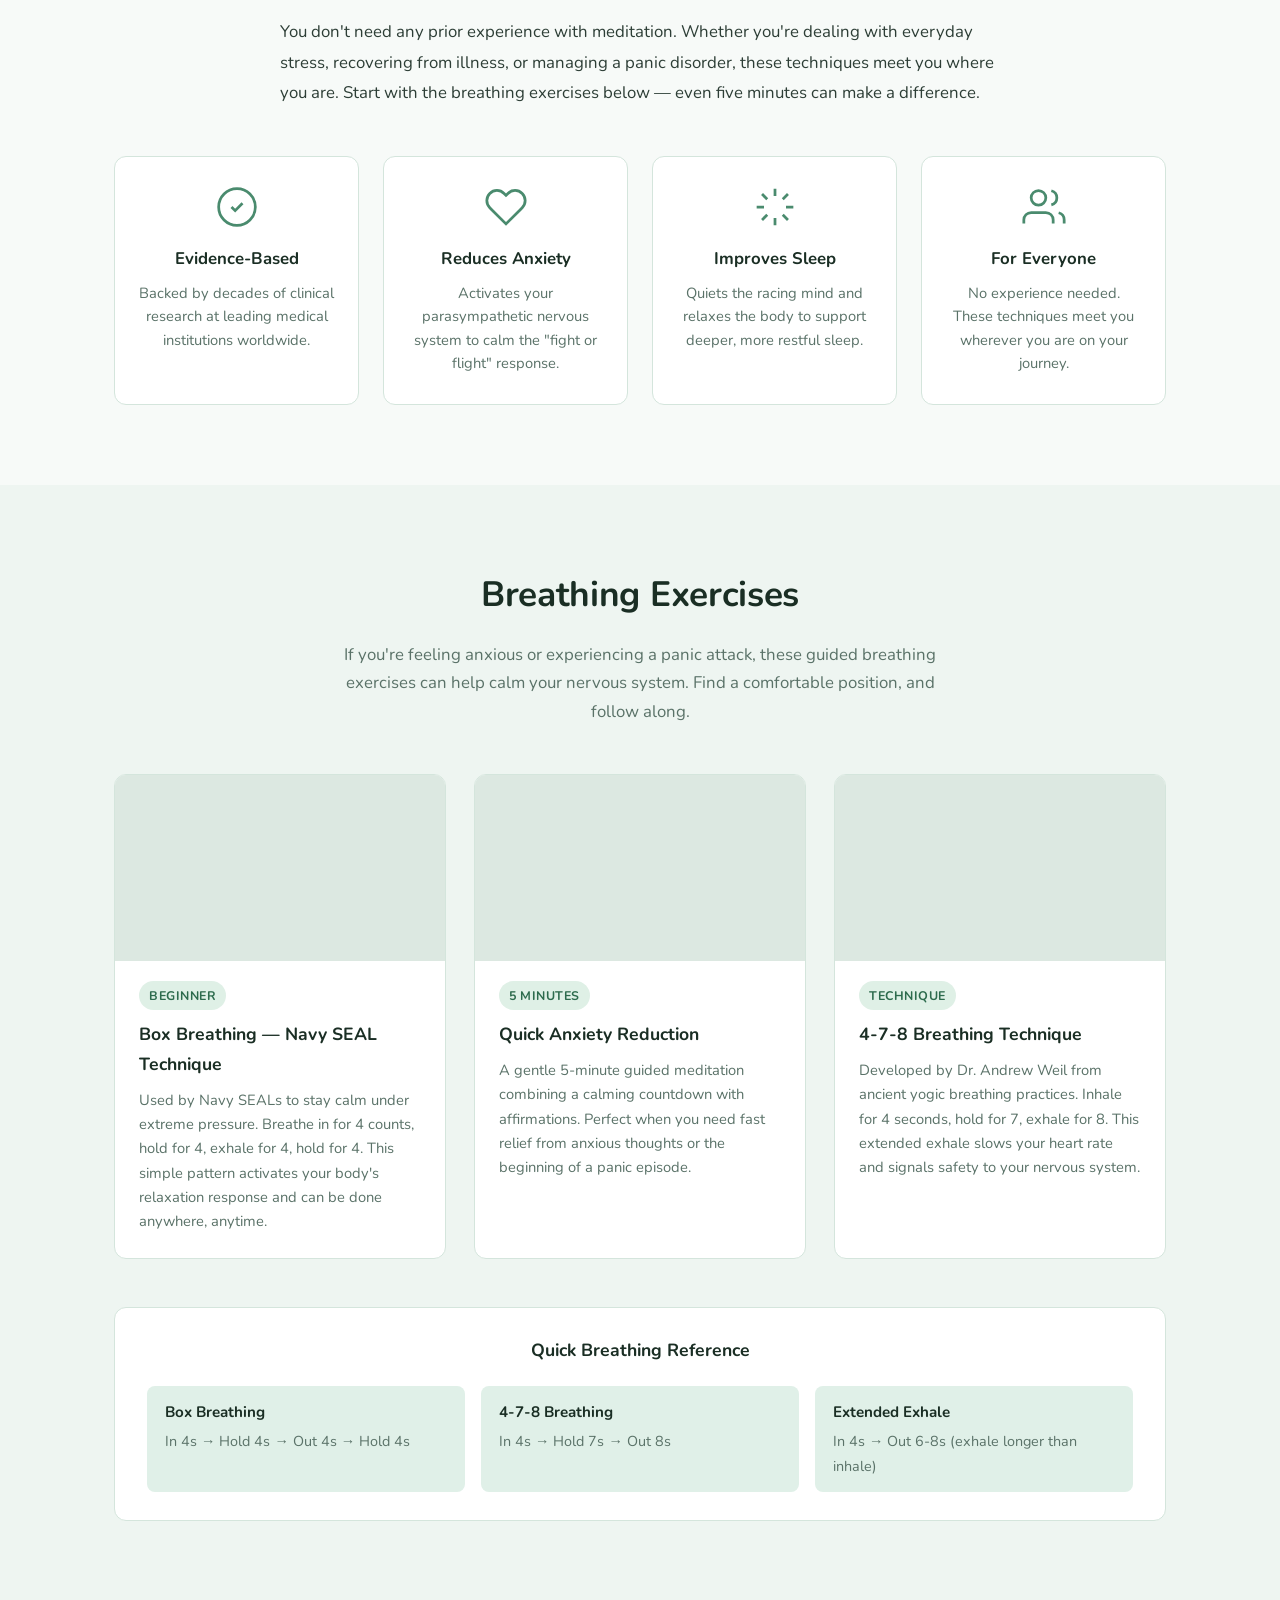
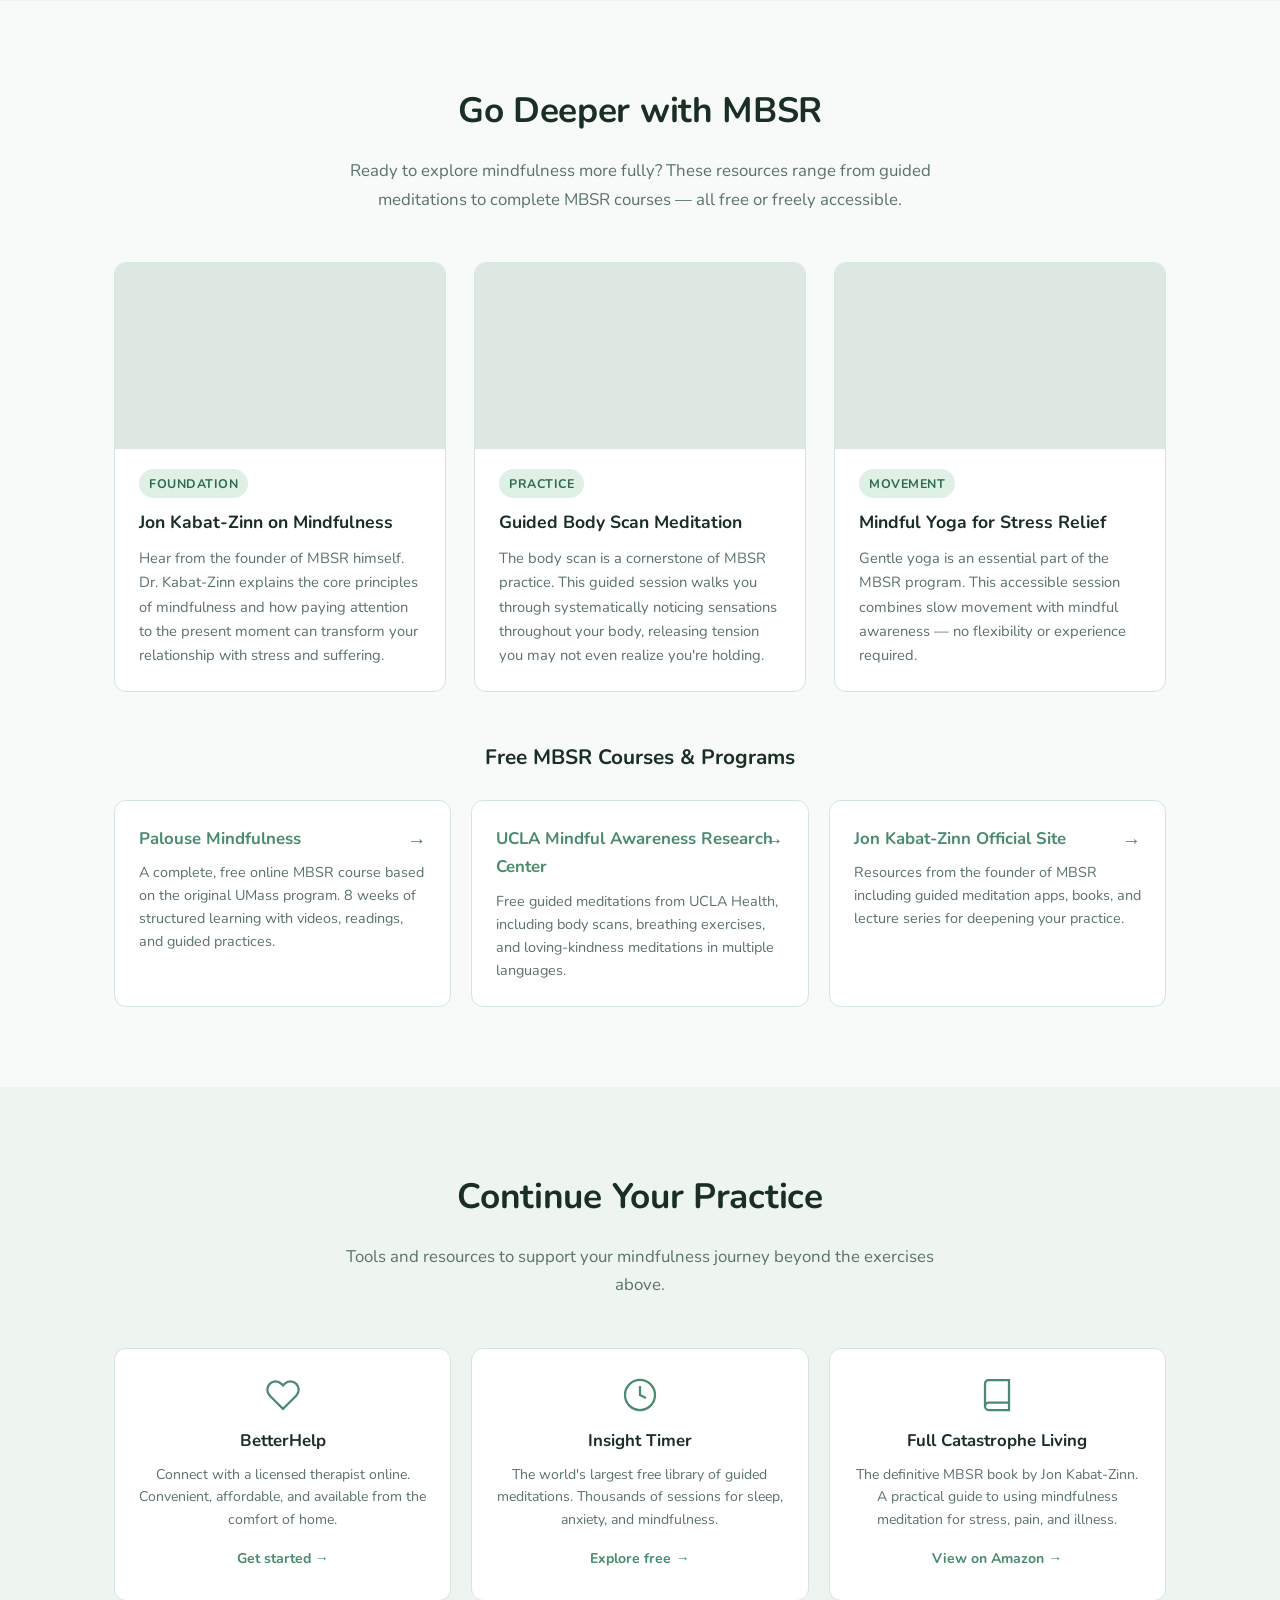
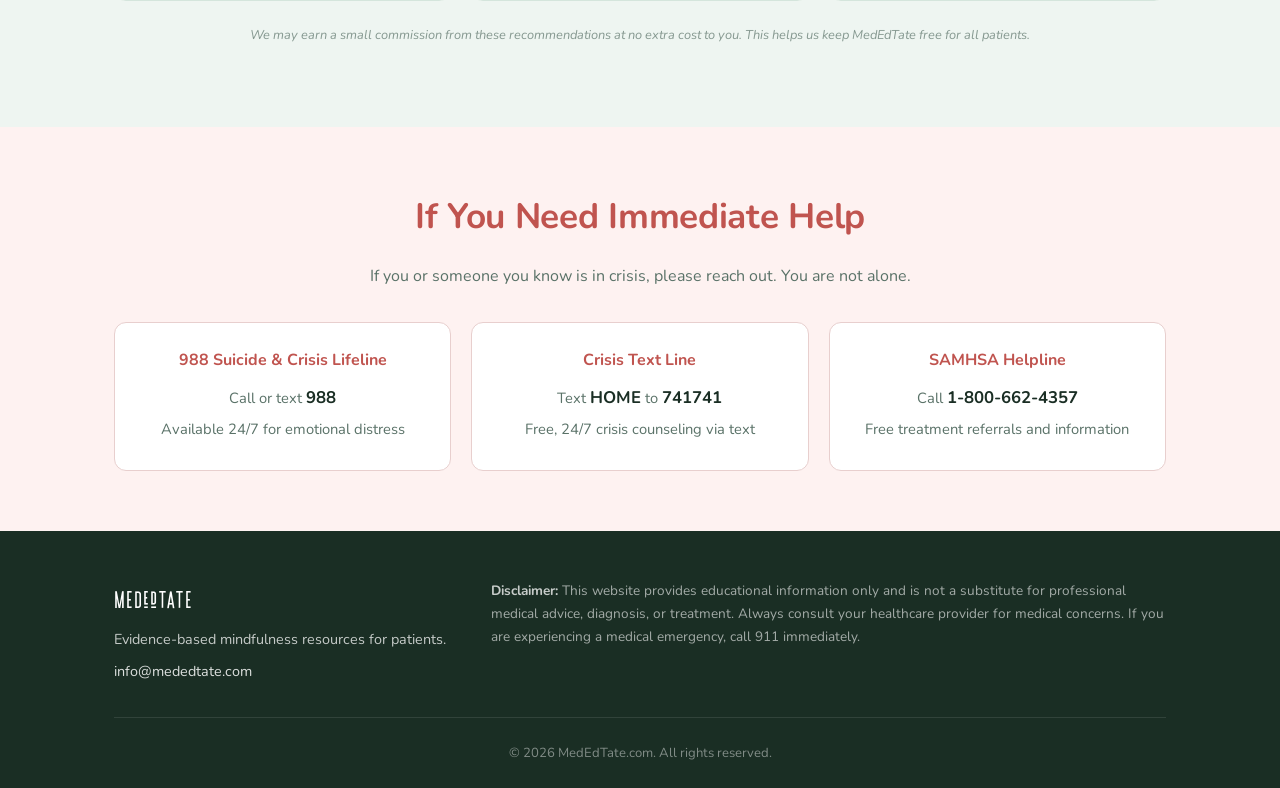
==== commit 2cd578ca: "Move Local Resources to top of page, auto-scroll on QR scan - Local Resources section now appears ri" ====
--- a/index.html
+++ b/index.html
@@ -21,10 +21,10 @@
         <span></span><span></span><span></span>
       </button>
       <ul class="nav-links">
+        <li><a href="#local">Local Resources</a></li>
         <li><a href="#about">What is MBSR?</a></li>
         <li><a href="#breathing">Breathing Exercises</a></li>
         <li><a href="#resources">MBSR Resources</a></li>
-        <li><a href="#local">Local Resources</a></li>
         <li><a href="#crisis" class="nav-crisis">Need Help Now?</a></li>
       </ul>
     </div>
@@ -54,6 +54,29 @@
       </svg>
     </div>
   </header>
+
+  <!-- Local Resources -->
+  <section class="section section-alt" id="local">
+    <div class="container">
+      <h2 class="section-title">Local Resources</h2>
+      <p class="section-subtitle">
+        Select your facility to see mental health and crisis resources in your area.
+      </p>
+
+      <div class="er-selector">
+        <label for="er-select">Your facility:</label>
+        <select id="er-select">
+          <option value="">— Select your facility —</option>
+        </select>
+      </div>
+
+      <div id="local-resources-container"></div>
+
+      <p class="local-note" id="local-note" style="display:none;">
+        Don't see your facility? Ask your care team about getting local resources added to MedEdTate.
+      </p>
+    </div>
+  </section>
 
   <!-- What is MBSR -->
   <section class="section" id="about">
@@ -354,29 +377,6 @@
 
       <p class="affiliate-disclosure">
         We may earn a small commission from these recommendations at no extra cost to you. This helps us keep MedEdTate free for all patients.
-      </p>
-    </div>
-  </section>
-
-  <!-- Local Resources -->
-  <section class="section section-alt" id="local">
-    <div class="container">
-      <h2 class="section-title">Local Resources</h2>
-      <p class="section-subtitle">
-        Select your facility to see mental health and crisis resources in your area.
-      </p>
-
-      <div class="er-selector">
-        <label for="er-select">Your facility:</label>
-        <select id="er-select">
-          <option value="">— Select your facility —</option>
-        </select>
-      </div>
-
-      <div id="local-resources-container"></div>
-
-      <p class="local-note" id="local-note" style="display:none;">
-        Don't see your facility? Ask your care team about getting local resources added to MedEdTate.
       </p>
     </div>
   </section>
@@ -494,7 +494,7 @@
         '</div>';
     }
 
-    function loadER(id) {
+    function loadER(id, scrollTo) {
       if (!id) {
         container.innerHTML = '';
         localNote.style.display = 'none';
@@ -506,6 +506,9 @@
           renderResources(data);
           localNote.style.display = 'block';
           localStorage.setItem('mededtate-er', id);
+          if (scrollTo) {
+            document.getElementById('local').scrollIntoView({ behavior: 'smooth', block: 'start' });
+          }
         })
         .catch(function() {
           container.innerHTML = '<p class="local-error">Unable to load resources. Please try again.</p>';
@@ -531,7 +534,7 @@
 
         if (initial && erSelect.querySelector('option[value="' + initial + '"]')) {
           erSelect.value = initial;
-          loadER(initial);
+          loadER(initial, !!erParam);
         }
       })
       .catch(function() {});
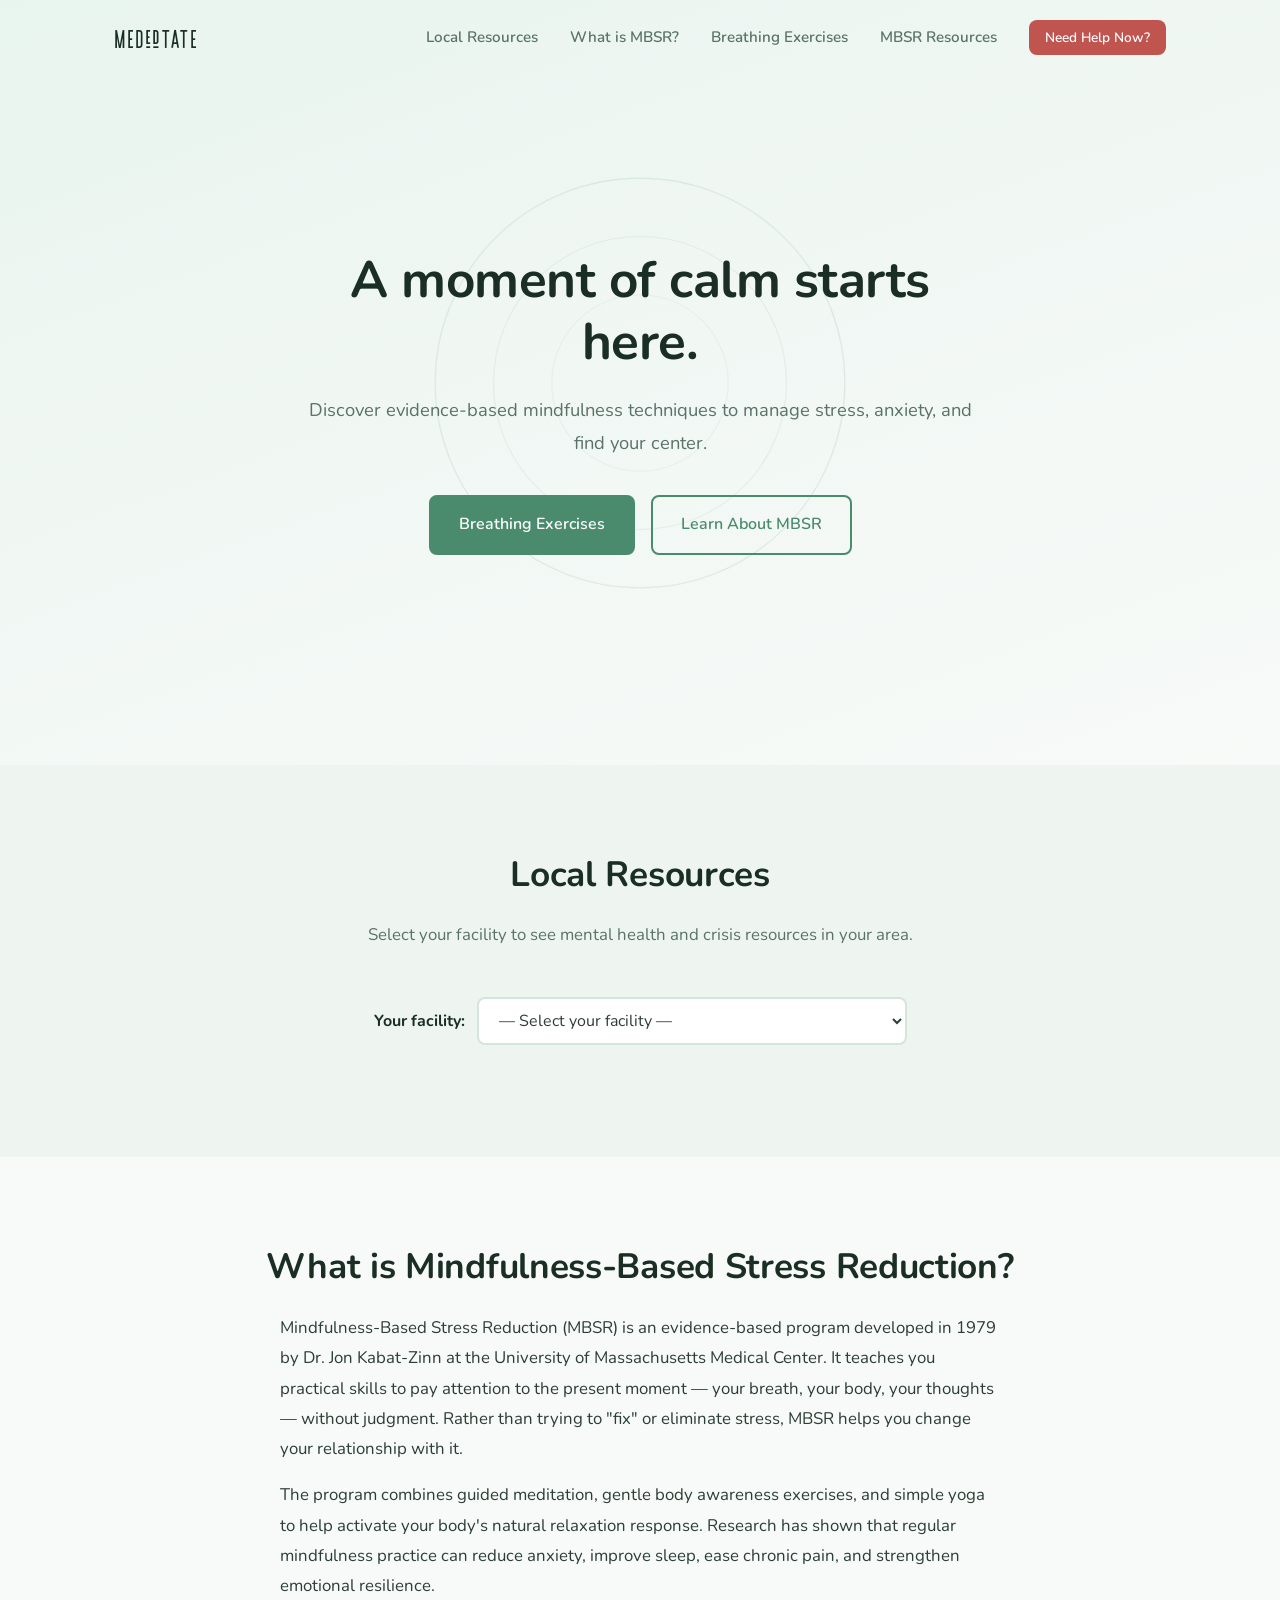
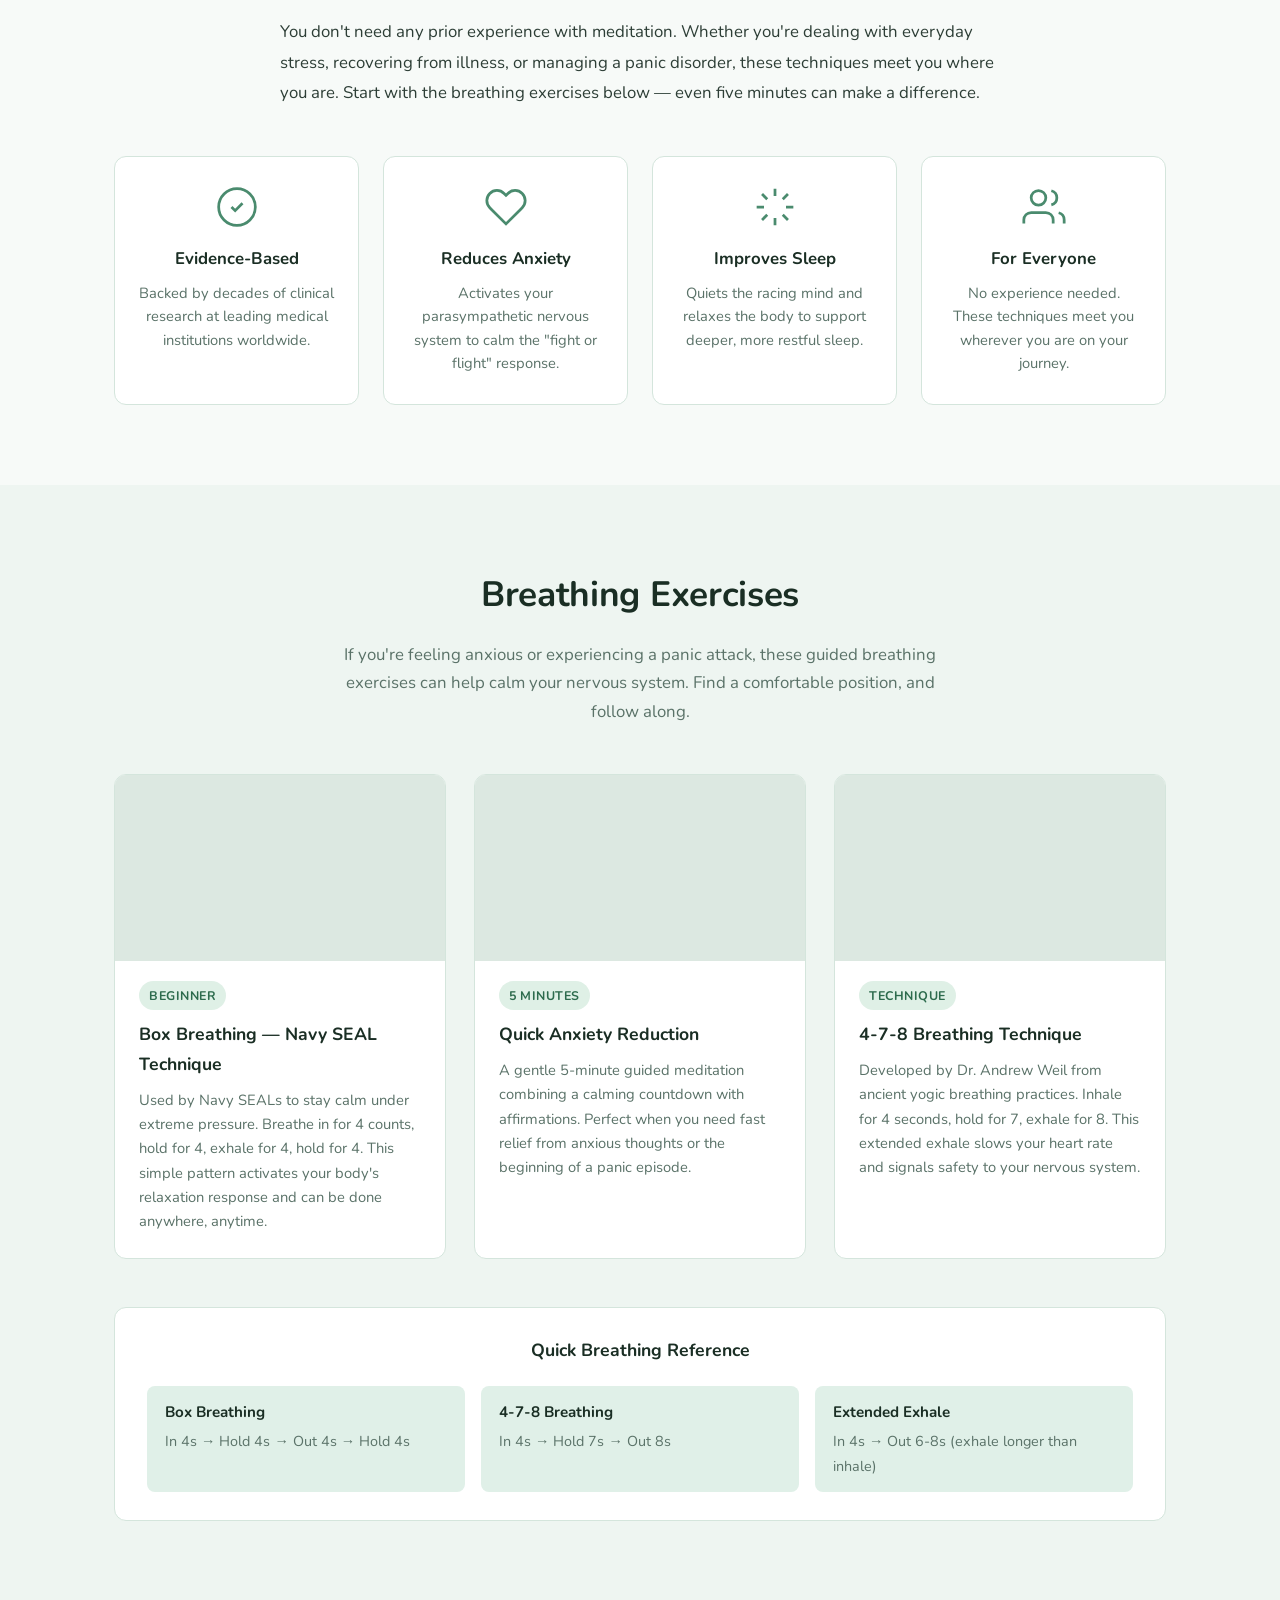
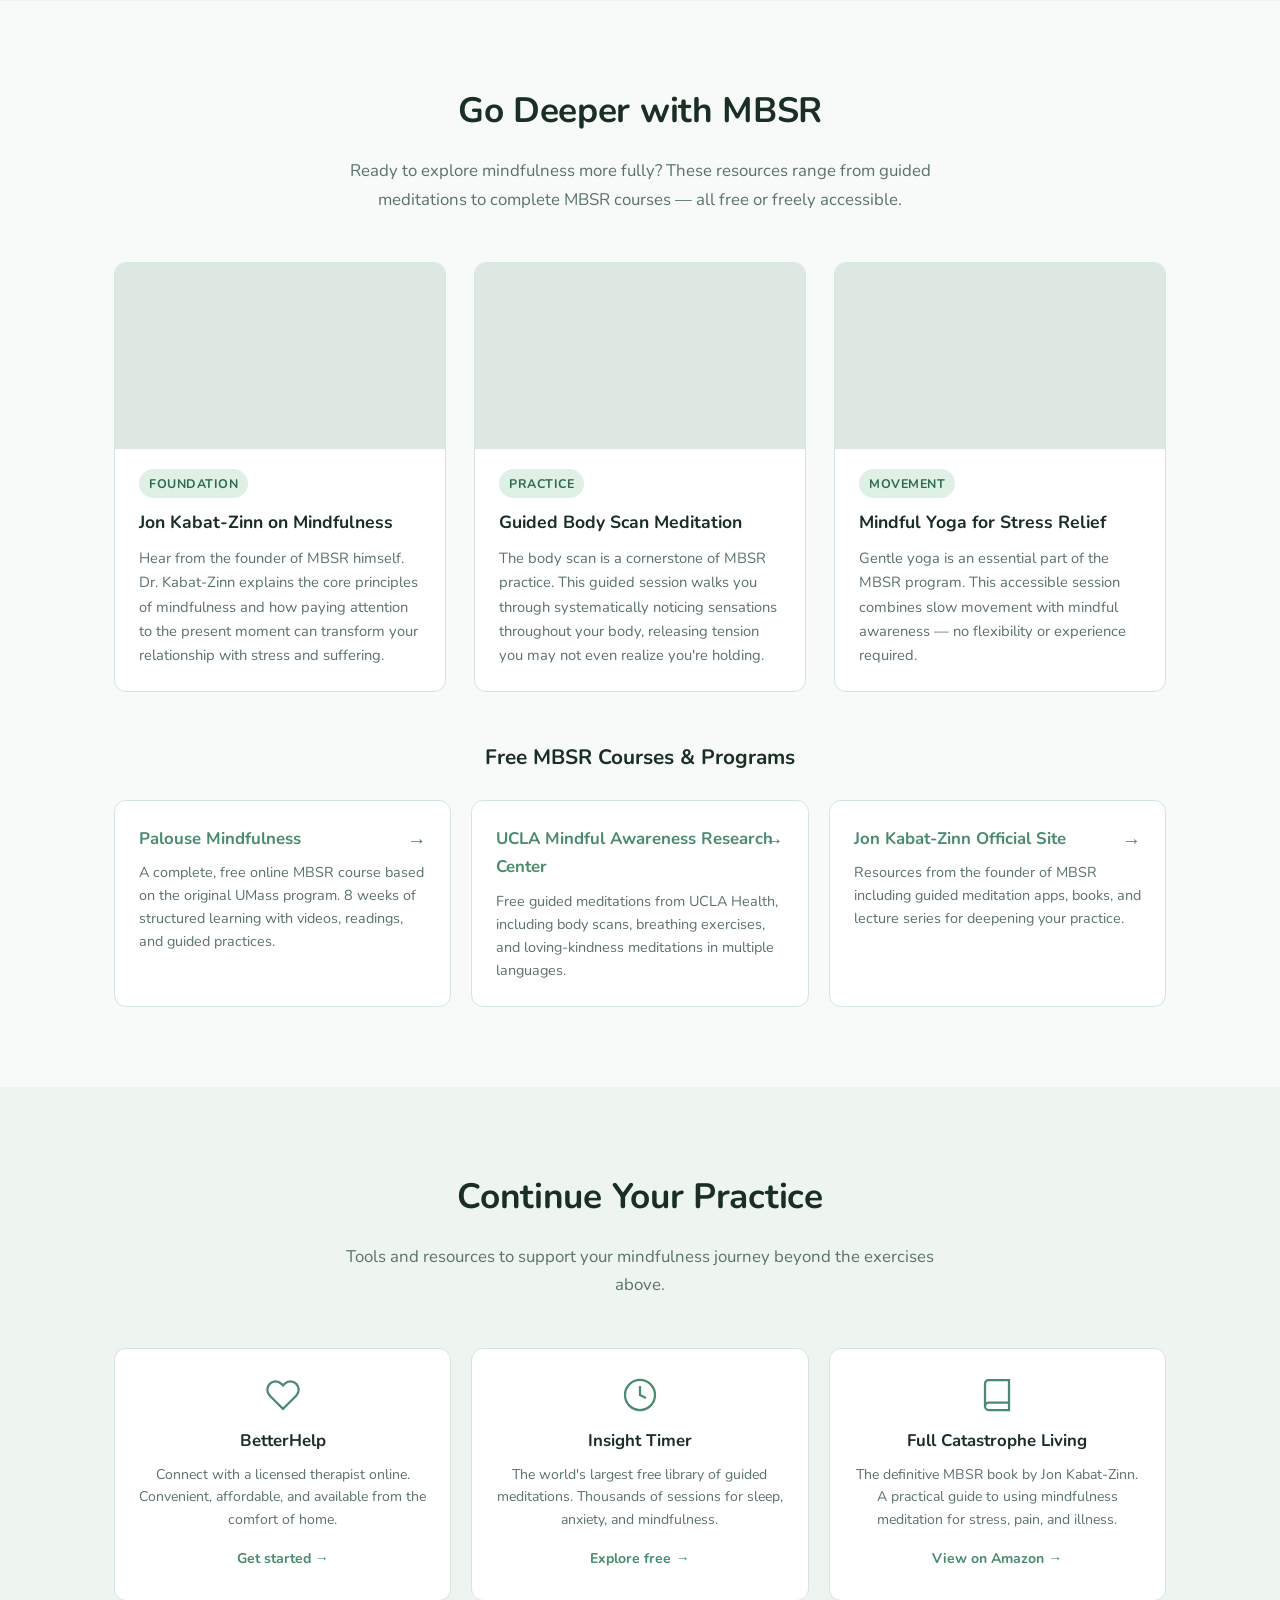
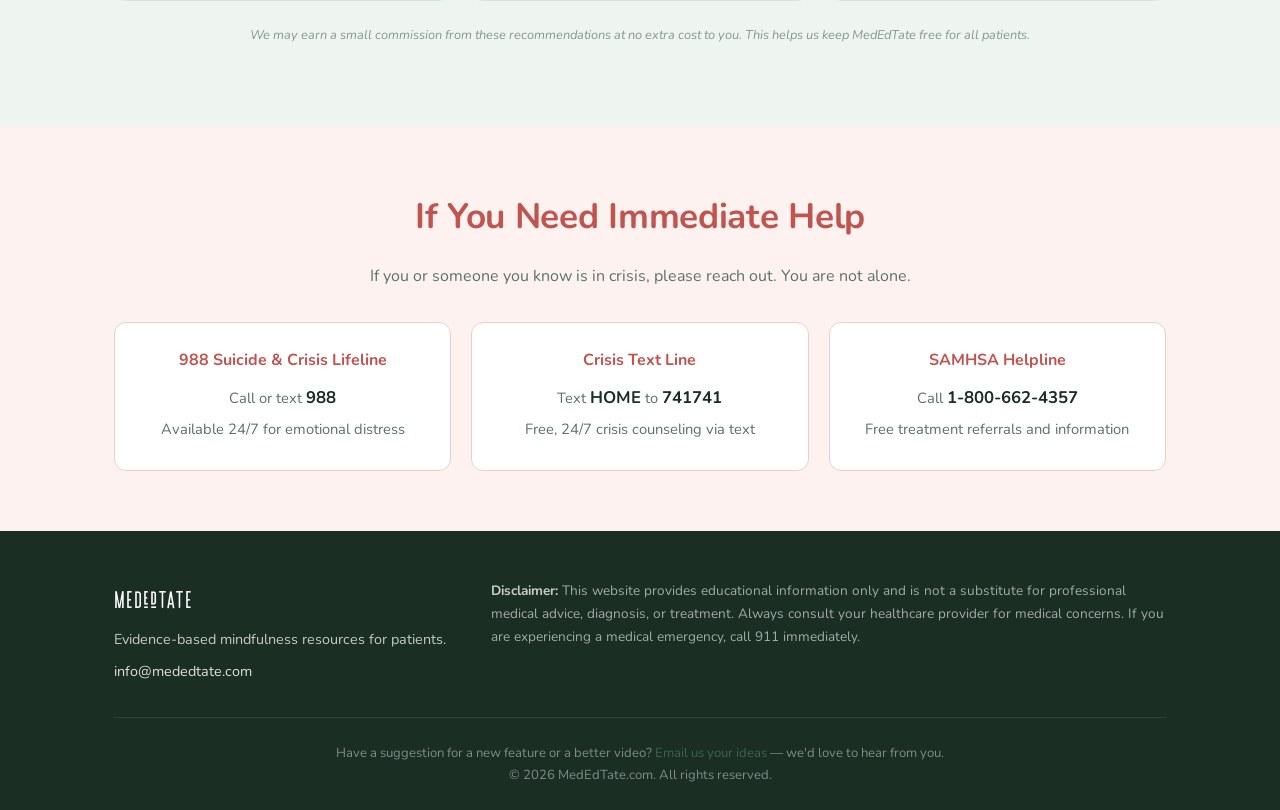
==== commit 9c1ec495: "Add suggestion/feedback email prompt to footer Co-Authored-By: Claude Opus 4.6 (1M context) <noreply" ====
--- a/index.html
+++ b/index.html
@@ -425,6 +425,7 @@
         </div>
       </div>
       <div class="footer-bottom">
+        <p>Have a suggestion for a new feature or a better video? <a href="mailto:info@mededtate.com">Email us your ideas</a> &mdash; we'd love to hear from you.</p>
         <p>&copy; 2026 MedEdTate.com. All rights reserved.</p>
       </div>
     </div>
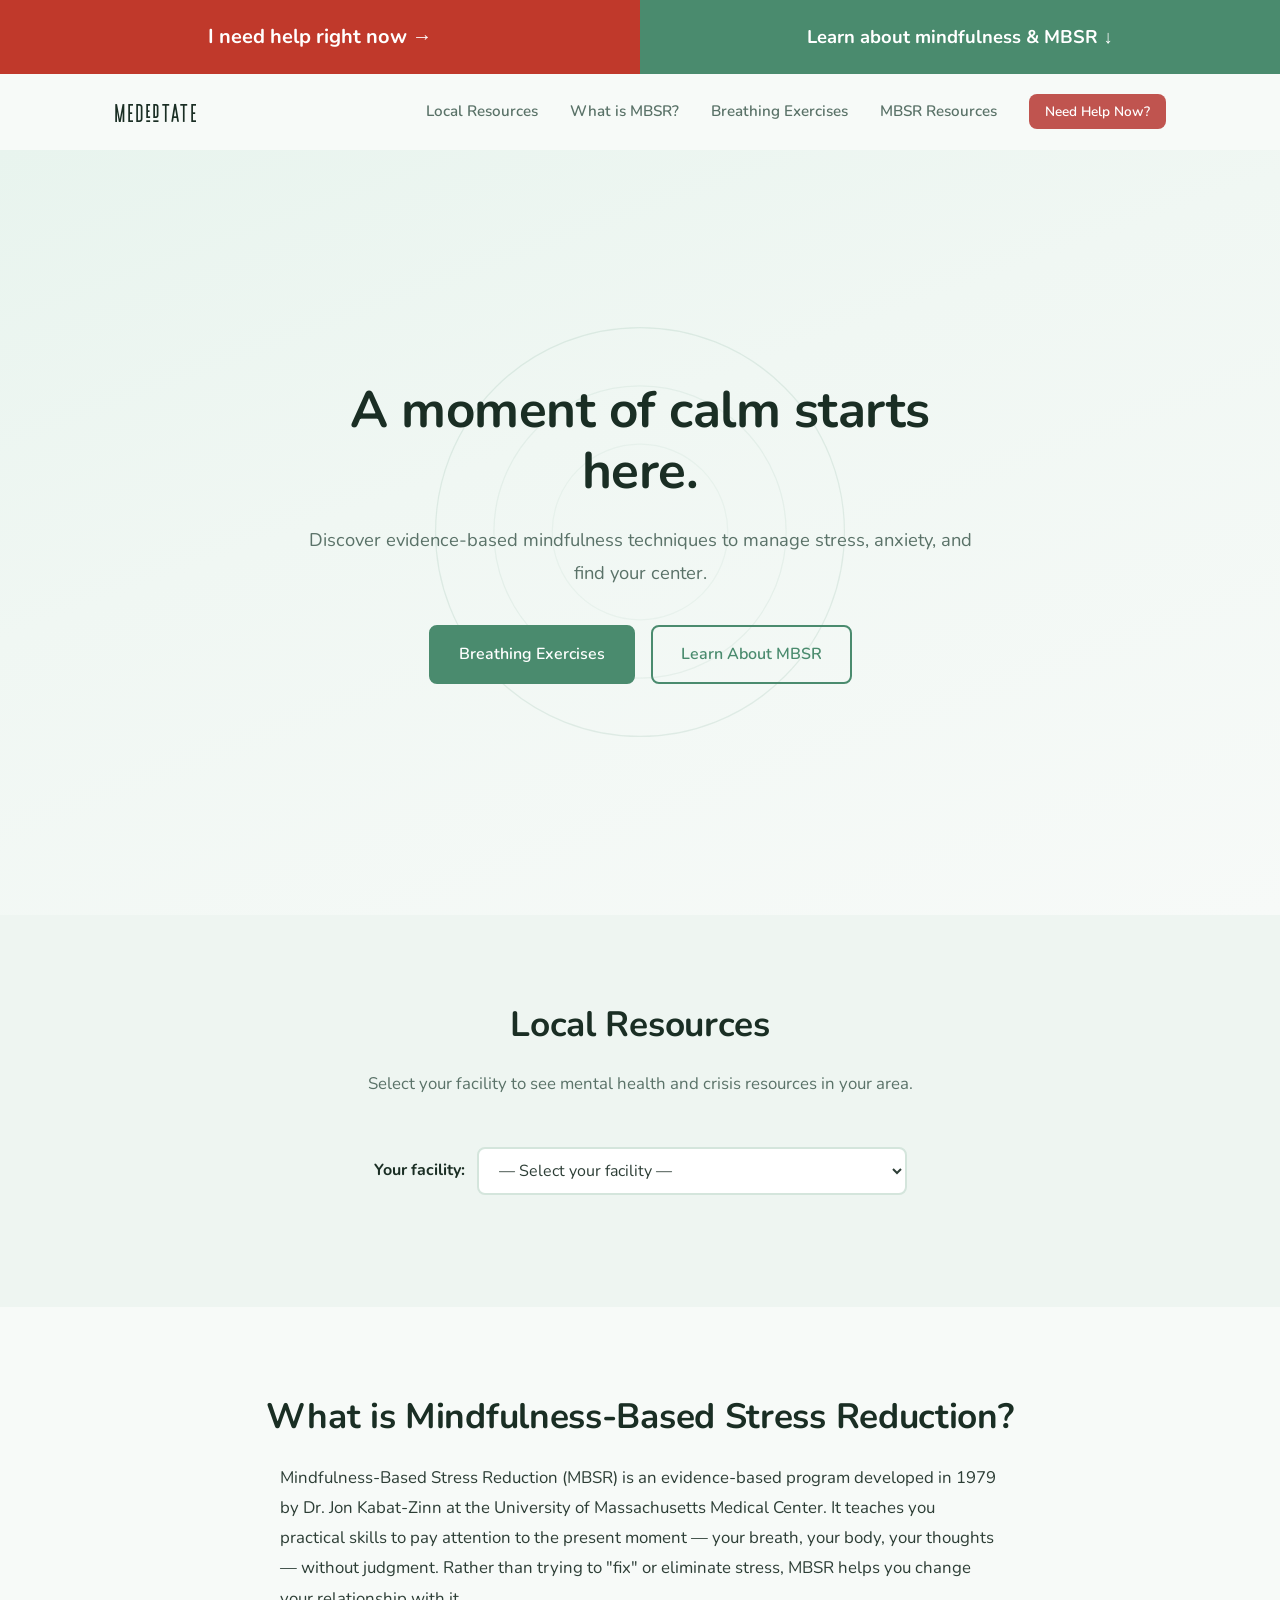
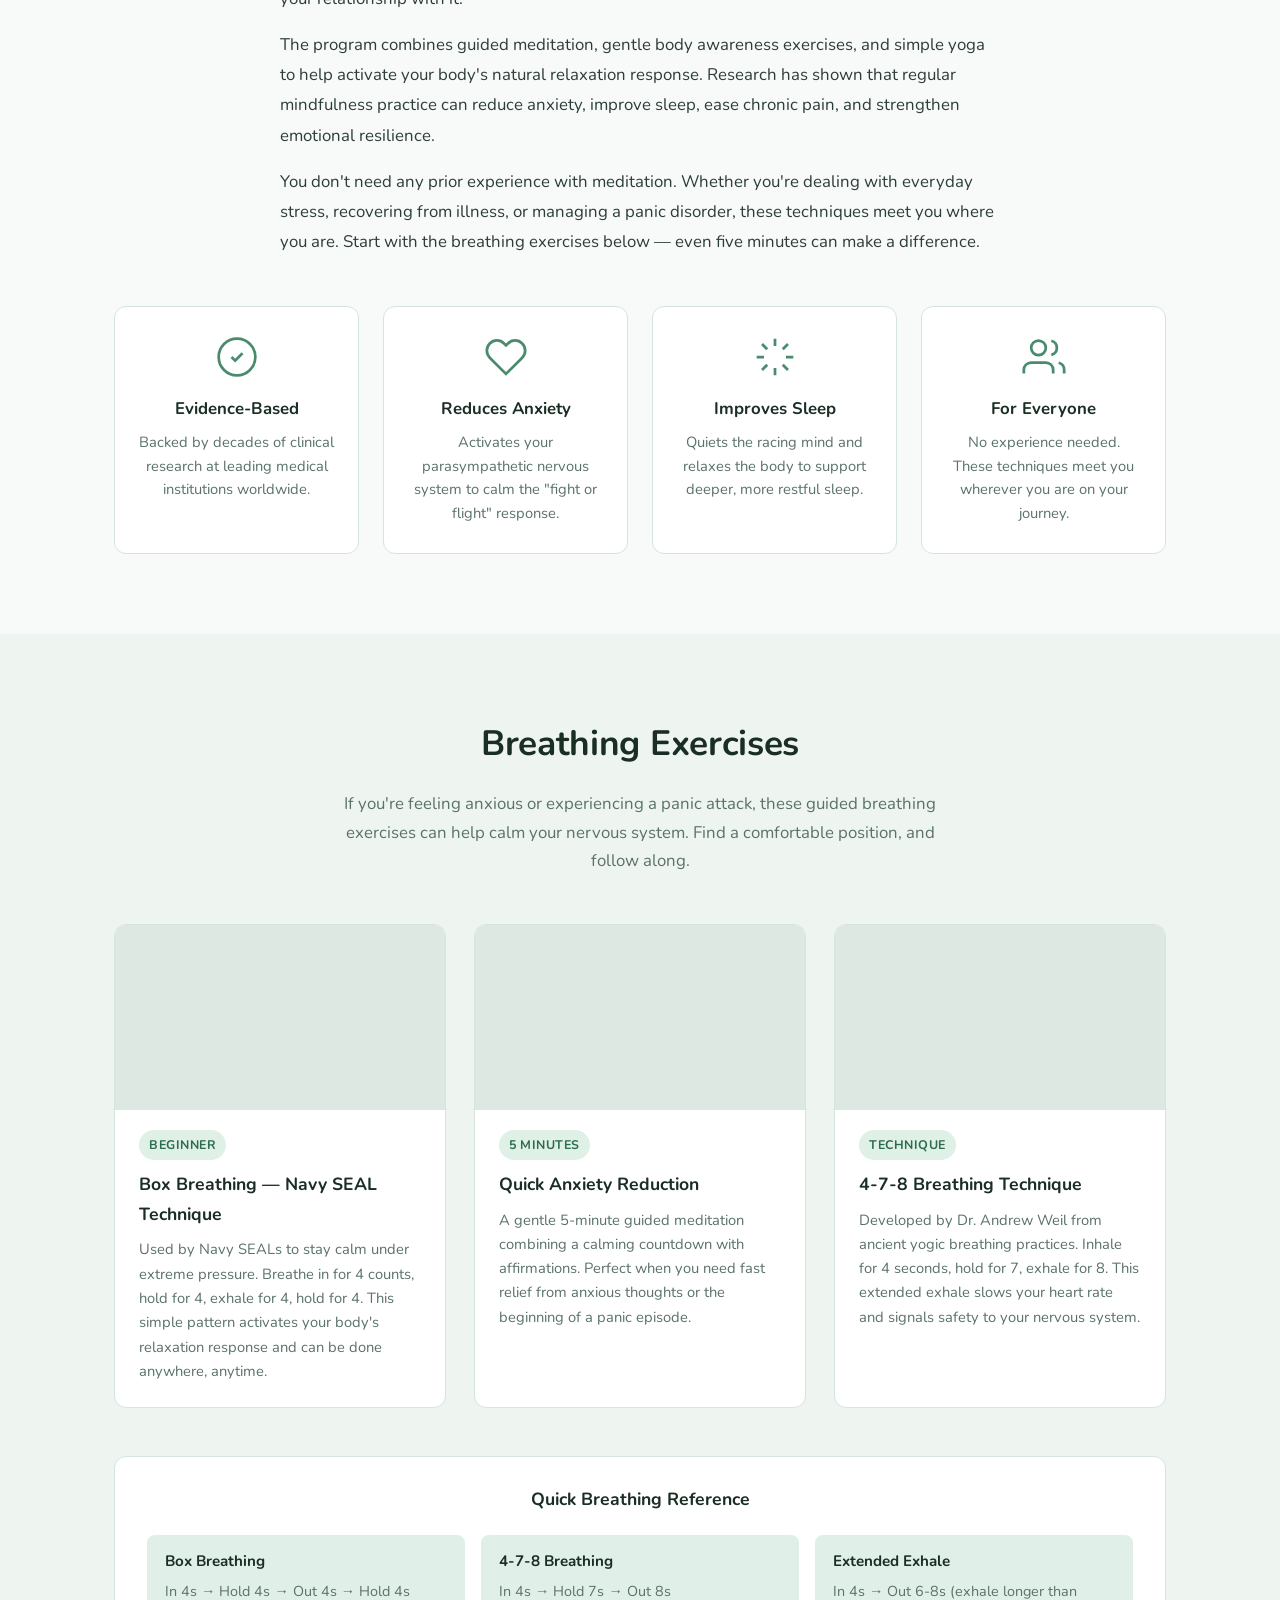
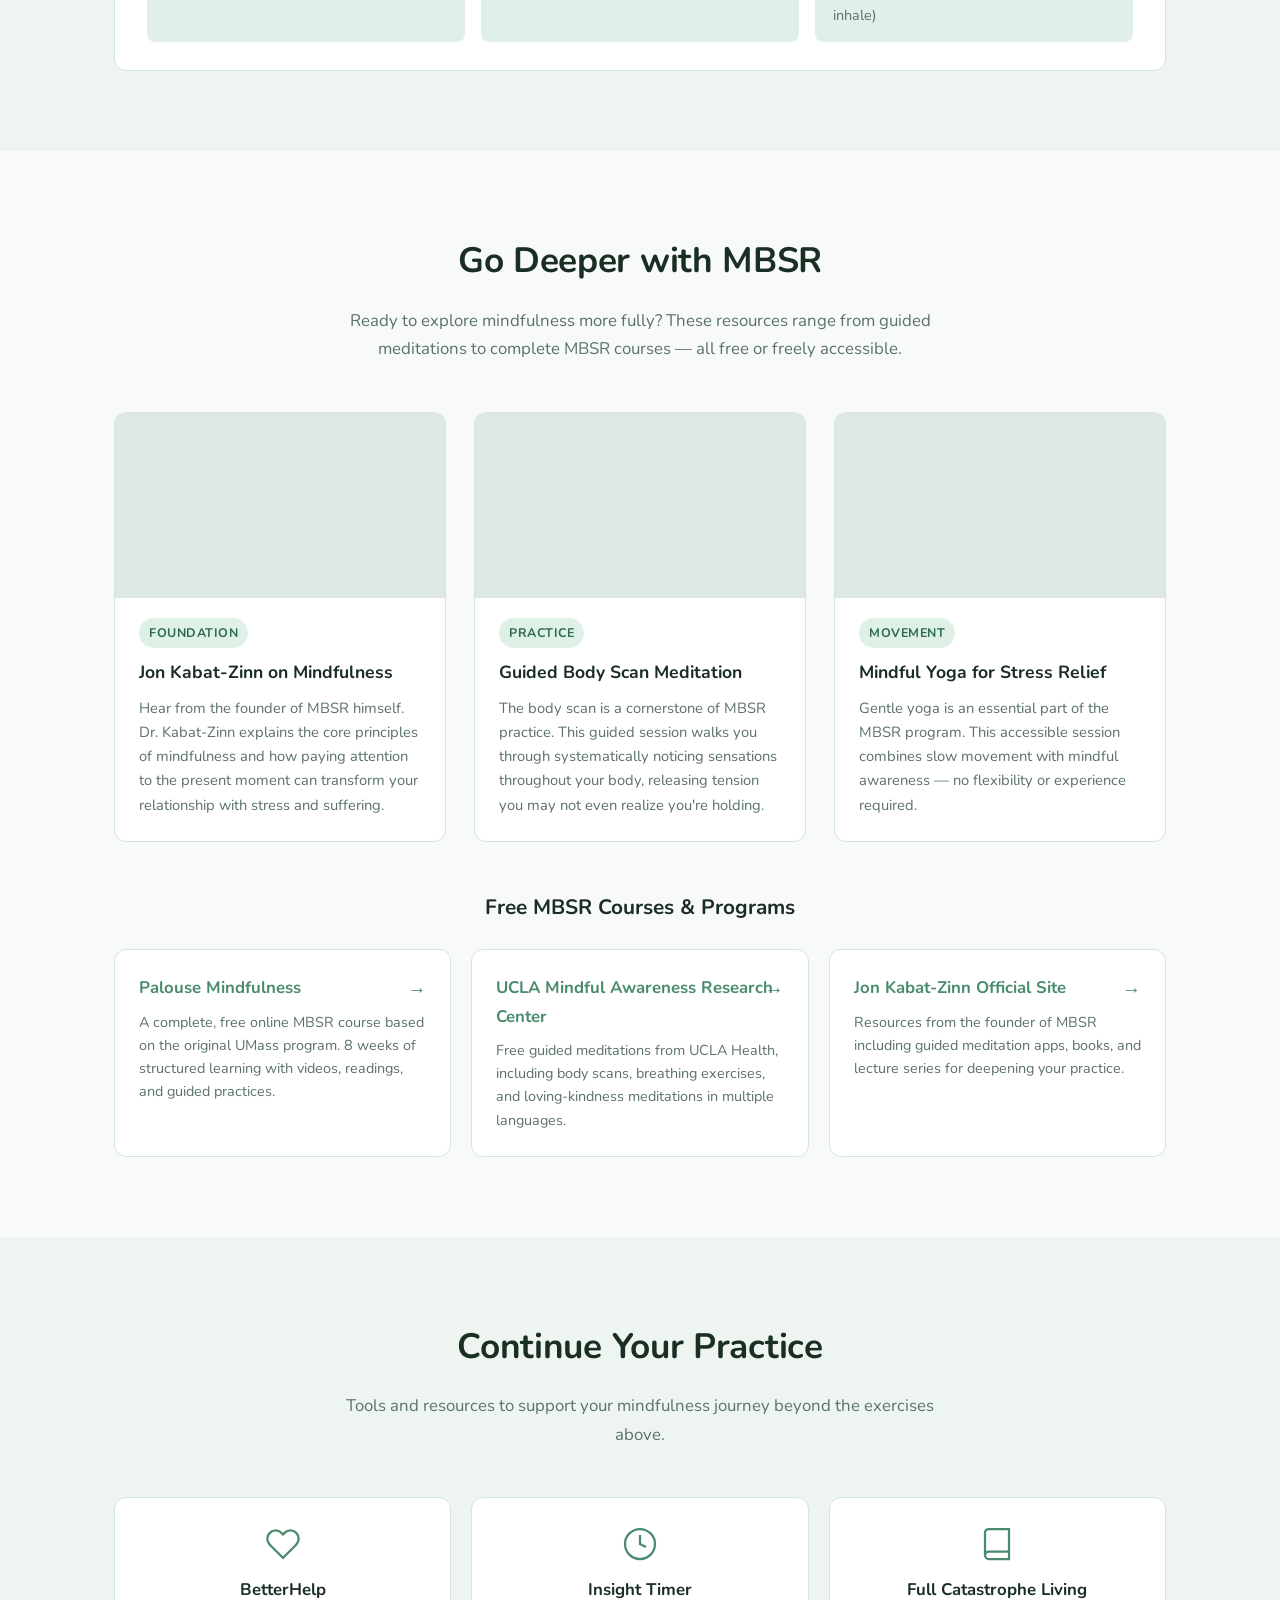
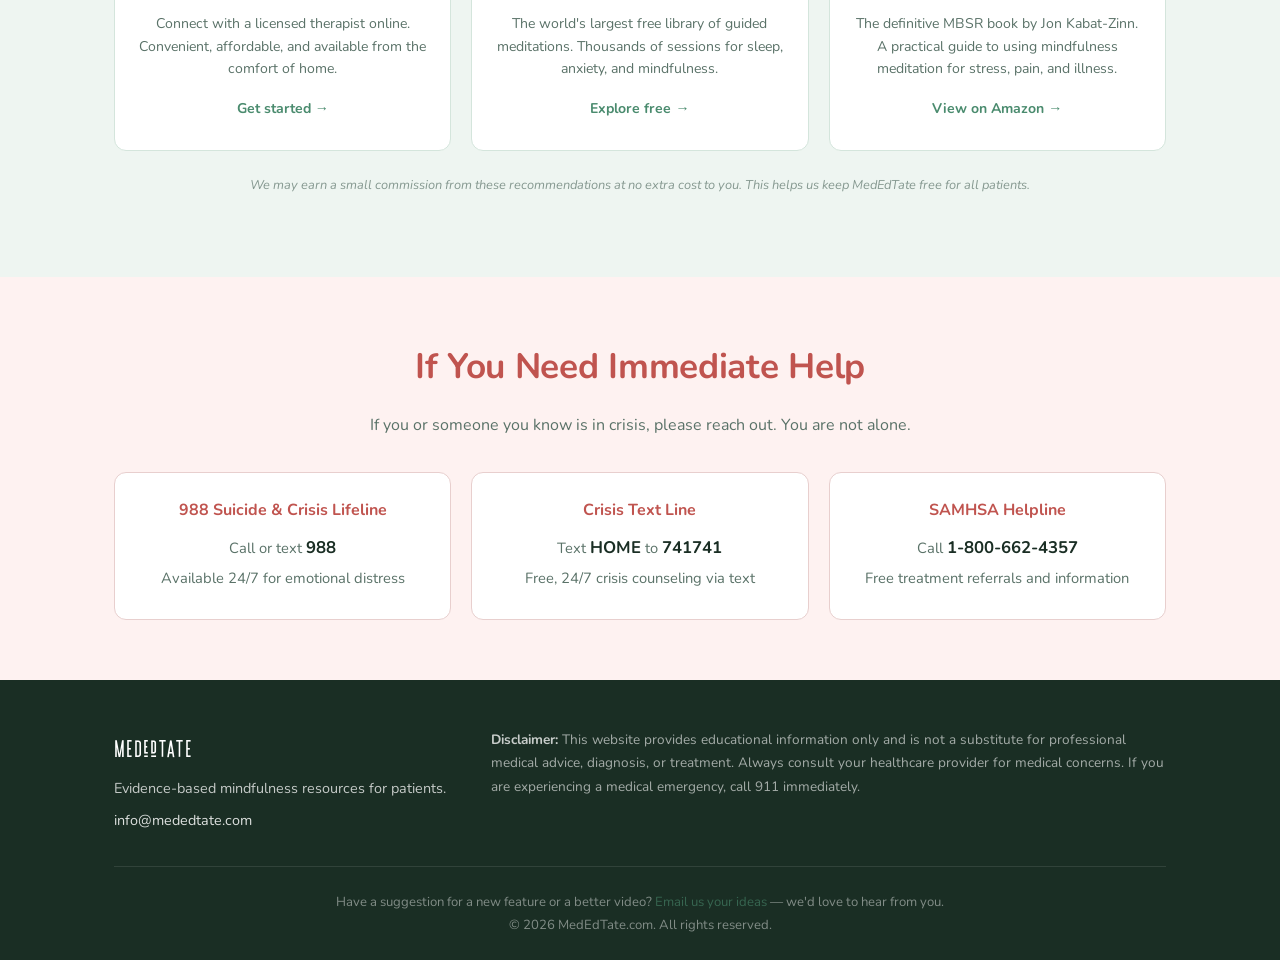
==== commit 83e406b2: "Add /now acute ER intervention tool for anxiety and panic attacks Clinician-deployable tool with box" ====
--- a/index.html
+++ b/index.html
@@ -12,6 +12,12 @@
   <link rel="stylesheet" href="style.css">
 </head>
 <body>
+
+  <!-- Split Hero -->
+  <div class="hero-split">
+    <a href="/now.html" class="btn-now">I need help right now &rarr;</a>
+    <a href="#local" class="btn-learn">Learn about mindfulness &amp; MBSR &darr;</a>
+  </div>
 
   <!-- Navigation -->
   <nav class="nav" id="nav">
@@ -454,10 +460,13 @@
       navLinks.classList.toggle('active');
     });
 
-    // Navbar background on scroll
+    // Navbar background on scroll + hero-split collapse
     const nav = document.getElementById('nav');
+    const heroSplit = document.querySelector('.hero-split');
     window.addEventListener('scroll', () => {
-      nav.classList.toggle('scrolled', window.scrollY > 50);
+      const scrolled = window.scrollY > 50;
+      nav.classList.toggle('scrolled', scrolled);
+      if (heroSplit) heroSplit.classList.toggle('scrolled', scrolled);
     });
 
     // === Local Resources ===
--- a/style.css
+++ b/style.css
@@ -76,14 +76,90 @@
   padding: 0 24px;
 }
 
+/* ===== Split Hero ===== */
+.hero-split {
+  display: flex;
+  gap: 0;
+  width: 100%;
+  position: sticky;
+  top: 0;
+  z-index: 110;
+}
+
+.btn-now,
+.btn-learn {
+  display: flex;
+  align-items: center;
+  justify-content: center;
+  padding: 20px 24px;
+  font-family: var(--font);
+  font-size: 1.15rem;
+  font-weight: 700;
+  text-align: center;
+  text-decoration: none;
+  transition: background var(--transition), color var(--transition);
+  min-height: 64px;
+}
+
+.btn-now {
+  flex: 1;
+  background: #C0392B;
+  color: #fff;
+  font-size: 1.25rem;
+}
+
+.btn-now:hover {
+  background: #a93226;
+  color: #fff;
+}
+
+.btn-learn {
+  flex: 1;
+  background: var(--color-primary);
+  color: #fff;
+}
+
+.btn-learn:hover {
+  background: var(--color-primary-dark);
+  color: #fff;
+}
+
+@media (max-width: 768px) {
+  .hero-split {
+    flex-direction: column;
+  }
+
+  .btn-now {
+    font-size: 1.3rem;
+    padding: 24px 20px;
+    letter-spacing: 0.3px;
+  }
+
+  .btn-learn {
+    font-size: 0.95rem;
+    padding: 14px 20px;
+  }
+}
+
+/* When scrolled, collapse to just the help button */
+.hero-split.scrolled .btn-learn {
+  display: none;
+}
+
+.hero-split.scrolled .btn-now {
+  padding: 14px 20px;
+  font-size: 1.1rem;
+}
+
 /* ===== Navigation ===== */
 .nav {
-  position: fixed;
+  position: sticky;
   top: 0;
   left: 0;
   right: 0;
   z-index: 100;
-  background: transparent;
+  background: rgba(247, 250, 248, 0.95);
+  backdrop-filter: blur(10px);
   transition: background var(--transition), box-shadow var(--transition);
 }
 
@@ -175,7 +251,7 @@
   align-items: center;
   justify-content: center;
   position: relative;
-  padding: 120px 24px 80px;
+  padding: 80px 24px 80px;
   background: linear-gradient(160deg, #e8f4ee 0%, #f0f7f3 40%, #f7faf8 100%);
   overflow: hidden;
 }
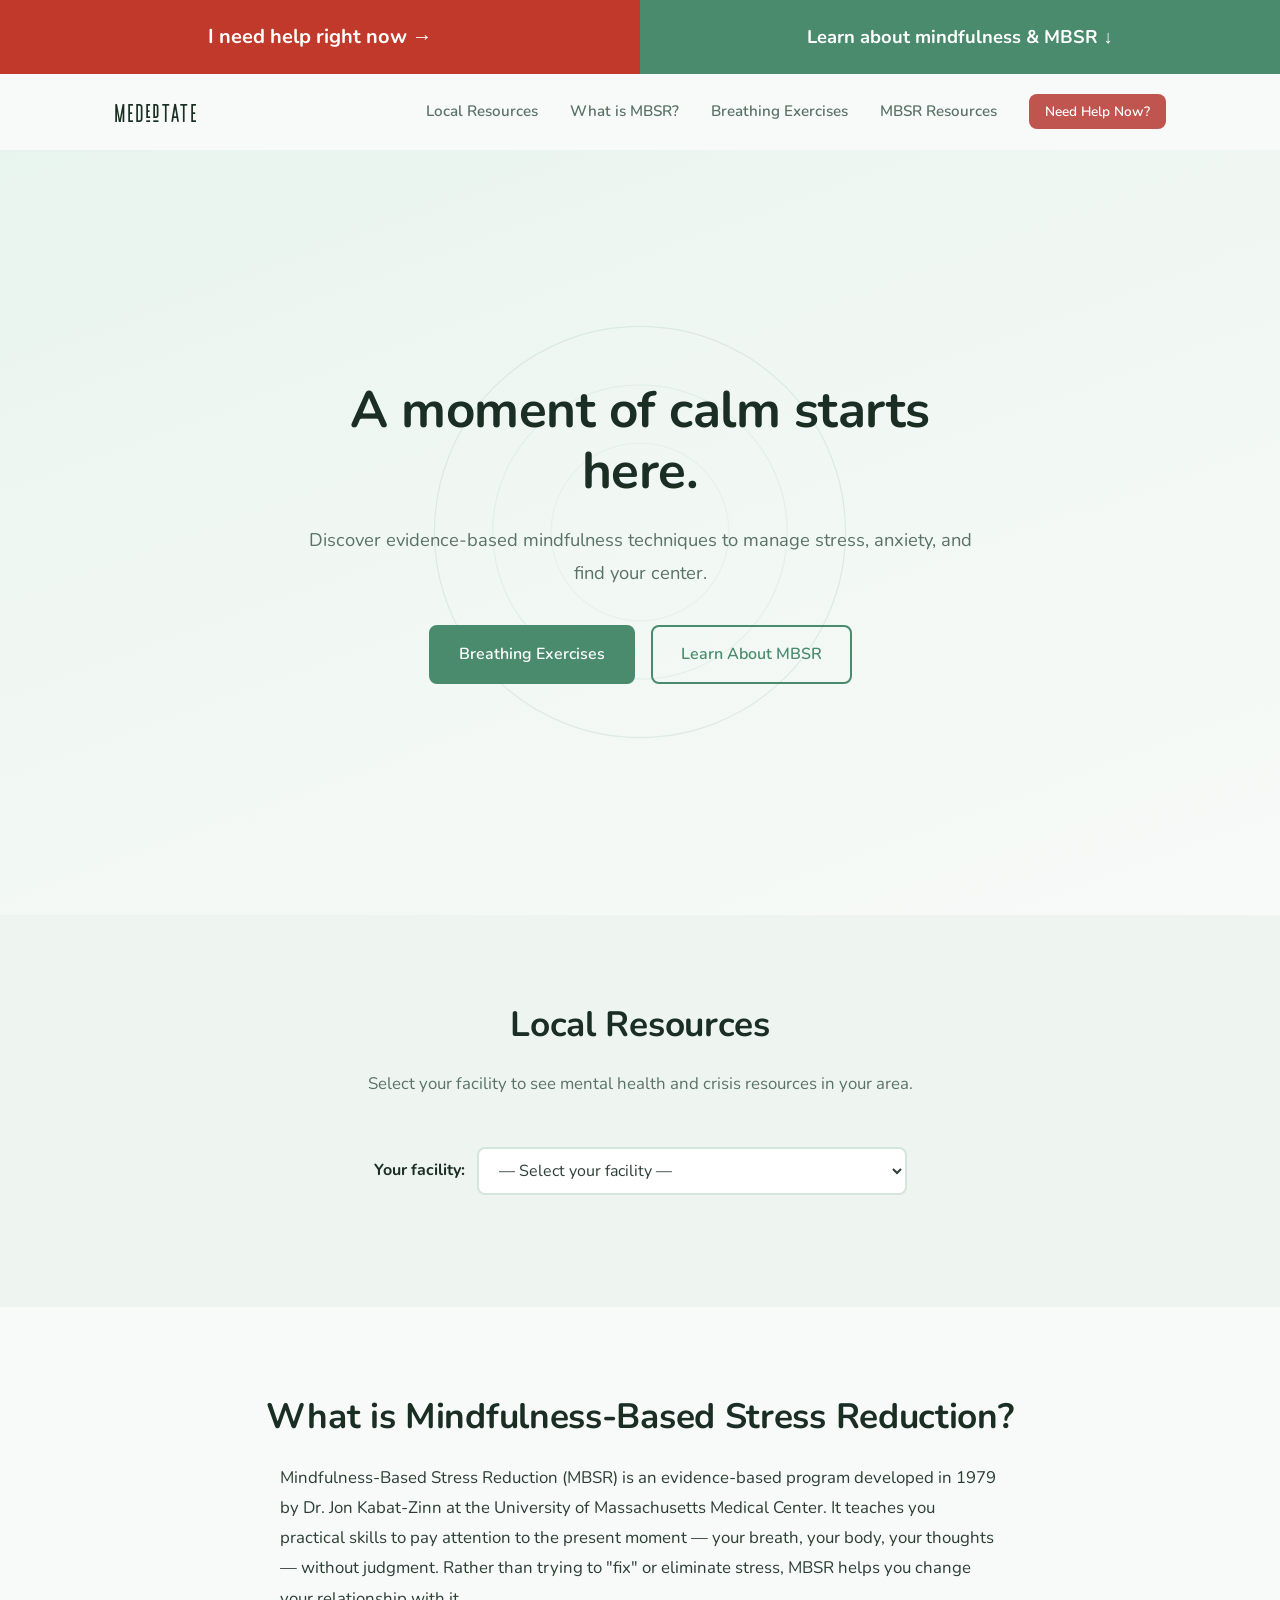
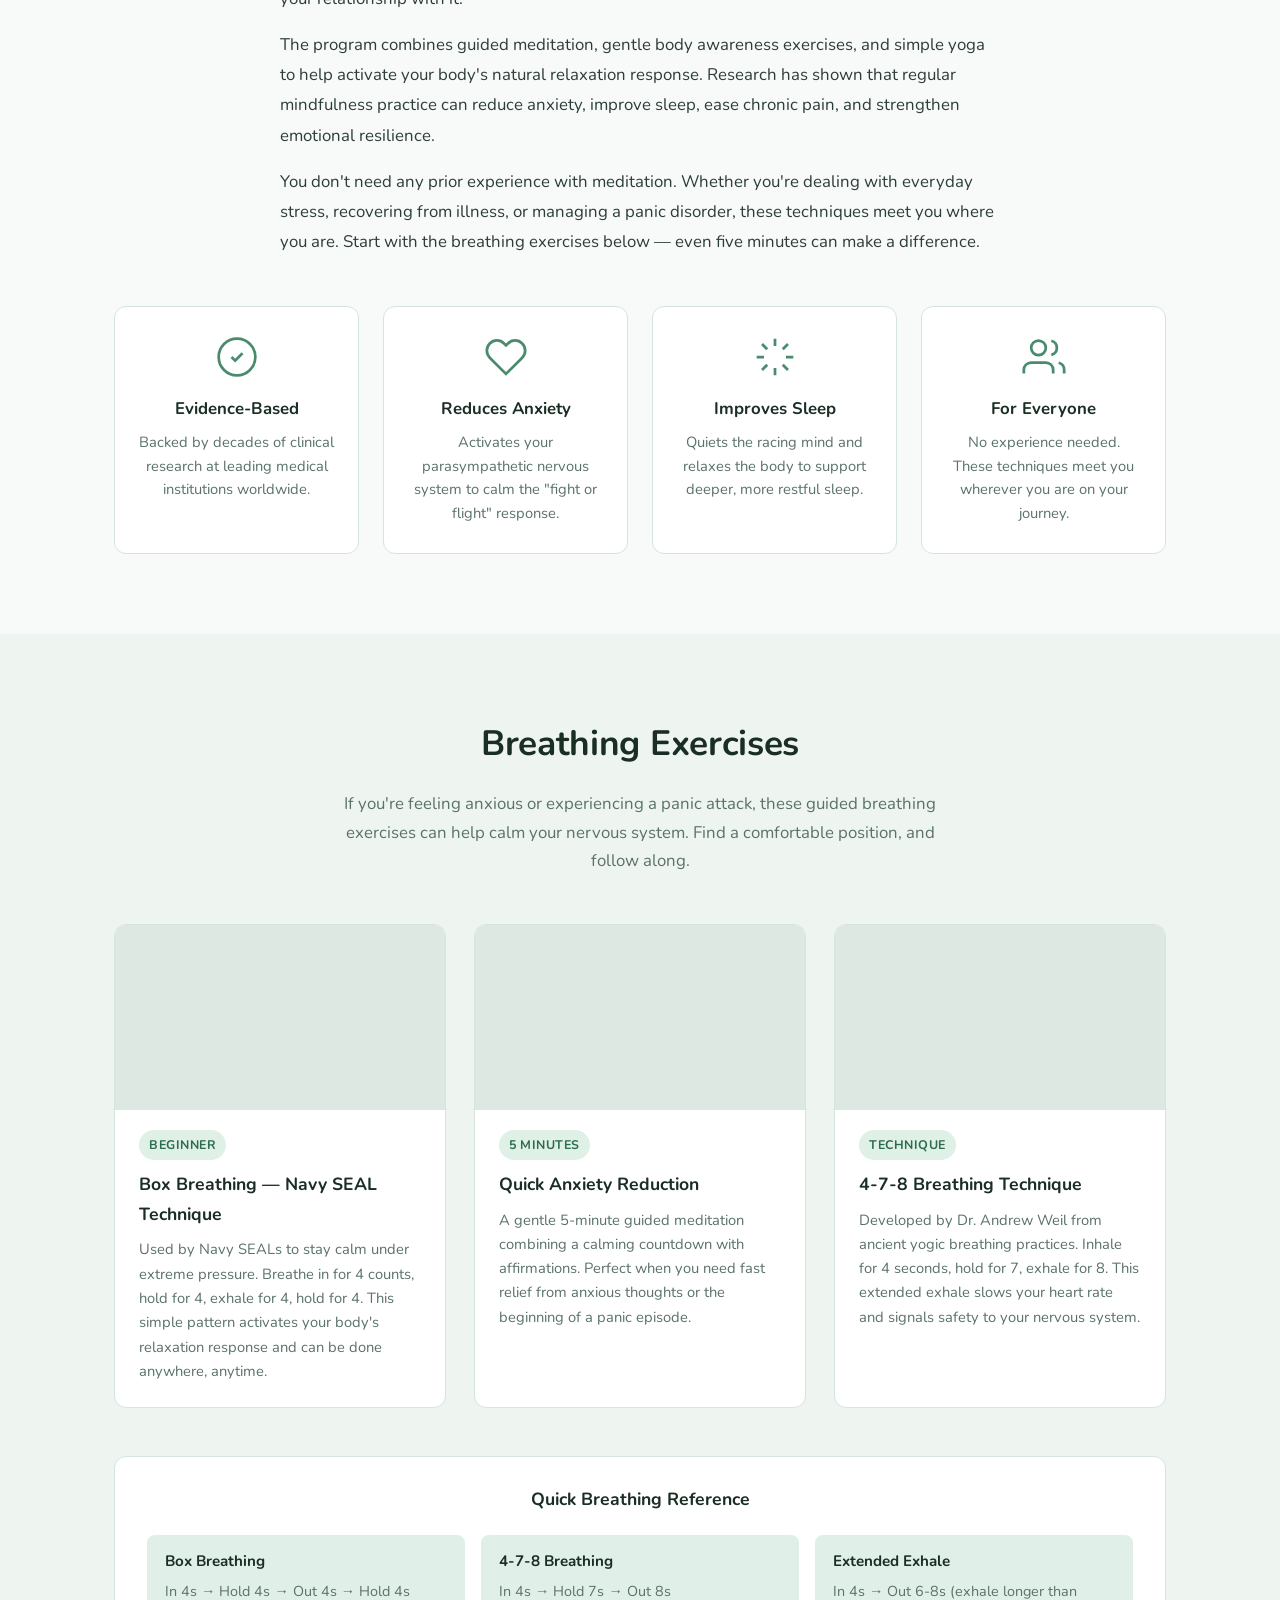
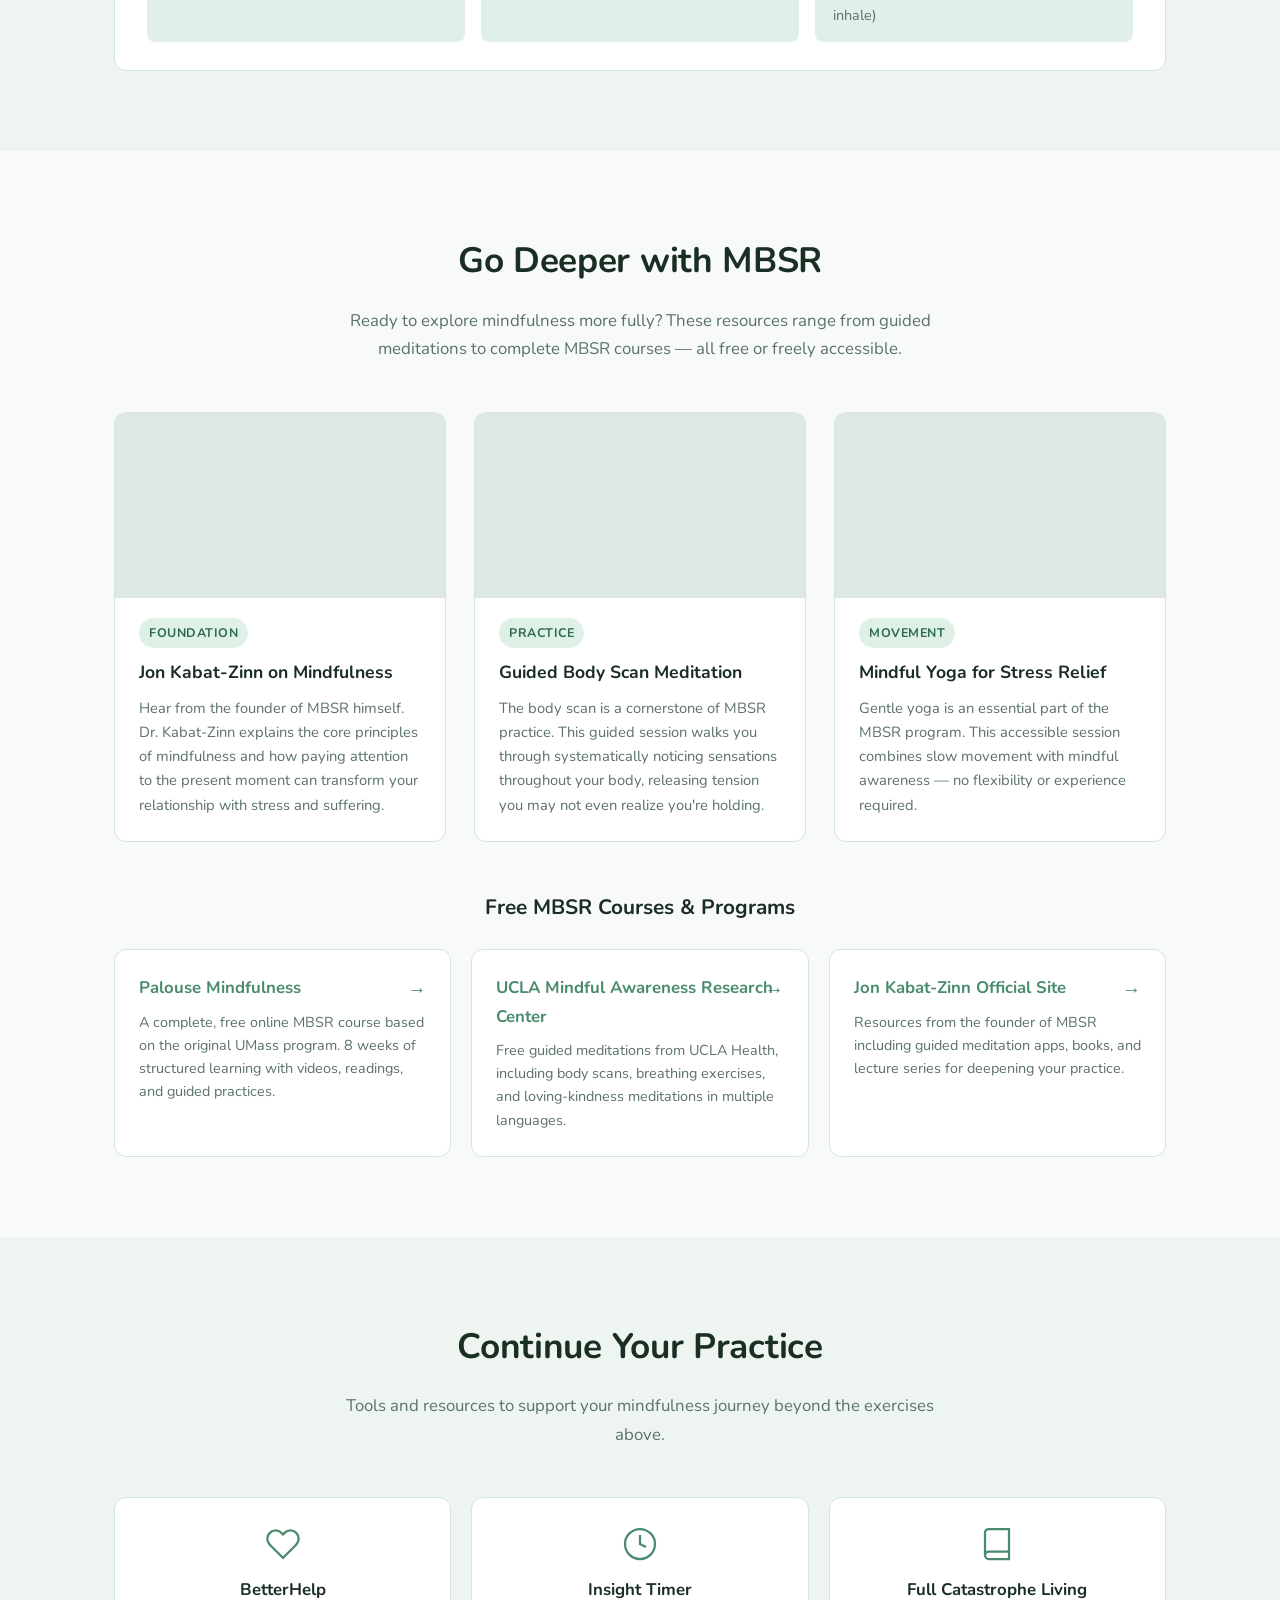
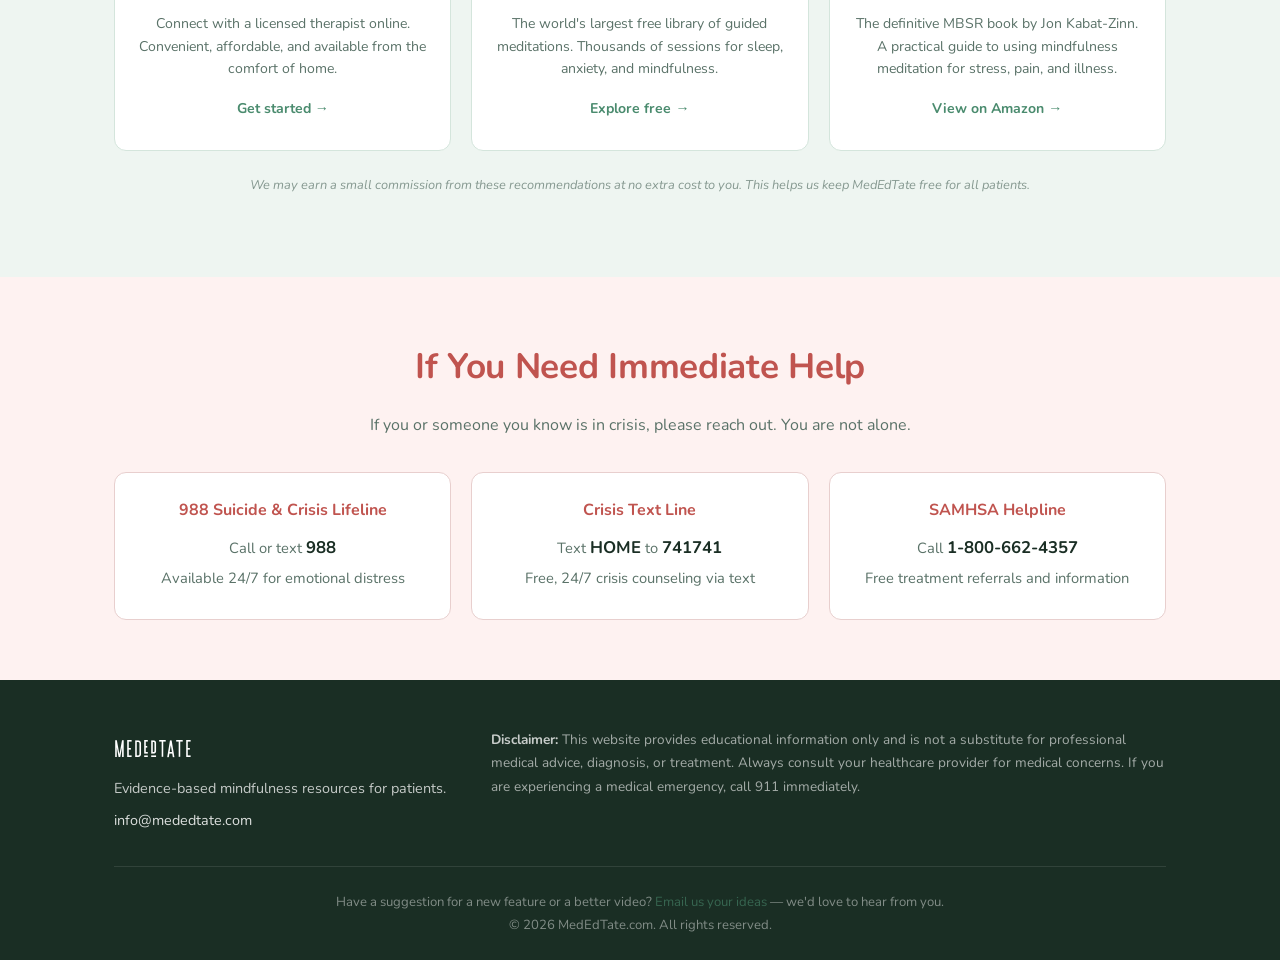
==== commit 9e606fd2: "Add Open Graph image and social meta tags for LinkedIn previews - New 1200x630 OG image in site's mi" ====
--- a/index.html
+++ b/index.html
@@ -6,6 +6,22 @@
   <title>MedEdTate — Mindfulness-Based Stress Reduction for Patients</title>
   <meta name="description" content="Learn about Mindfulness-Based Stress Reduction (MBSR). Access breathing exercises for anxiety and panic, plus guided mindfulness meditation resources.">
   <link rel="icon" href="favicon.svg" type="image/svg+xml">
+
+  <!-- Open Graph / Social sharing -->
+  <meta property="og:type" content="website">
+  <meta property="og:url" content="https://mededtate.com">
+  <meta property="og:title" content="MedEdTate — A moment of calm starts here.">
+  <meta property="og:description" content="One tap. Immediate access to guided breathing exercises for anxiety and panic. No login. No app. No setup. Just relief — right when patients need it most.">
+  <meta property="og:image" content="https://mededtate.com/social/og-image-1200x630.png">
+  <meta property="og:image:width" content="1200">
+  <meta property="og:image:height" content="630">
+  <meta property="og:site_name" content="MedEdTate">
+
+  <!-- Twitter Card -->
+  <meta name="twitter:card" content="summary_large_image">
+  <meta name="twitter:title" content="MedEdTate — A moment of calm starts here.">
+  <meta name="twitter:description" content="One tap. Immediate access to guided breathing exercises for anxiety and panic. No login. No app. No setup.">
+  <meta name="twitter:image" content="https://mededtate.com/social/og-image-1200x630.png">
   <link rel="preconnect" href="https://fonts.googleapis.com">
   <link rel="preconnect" href="https://fonts.gstatic.com" crossorigin>
   <link href="https://fonts.googleapis.com/css2?family=Nunito:wght@400;600;700&display=swap" rel="stylesheet">
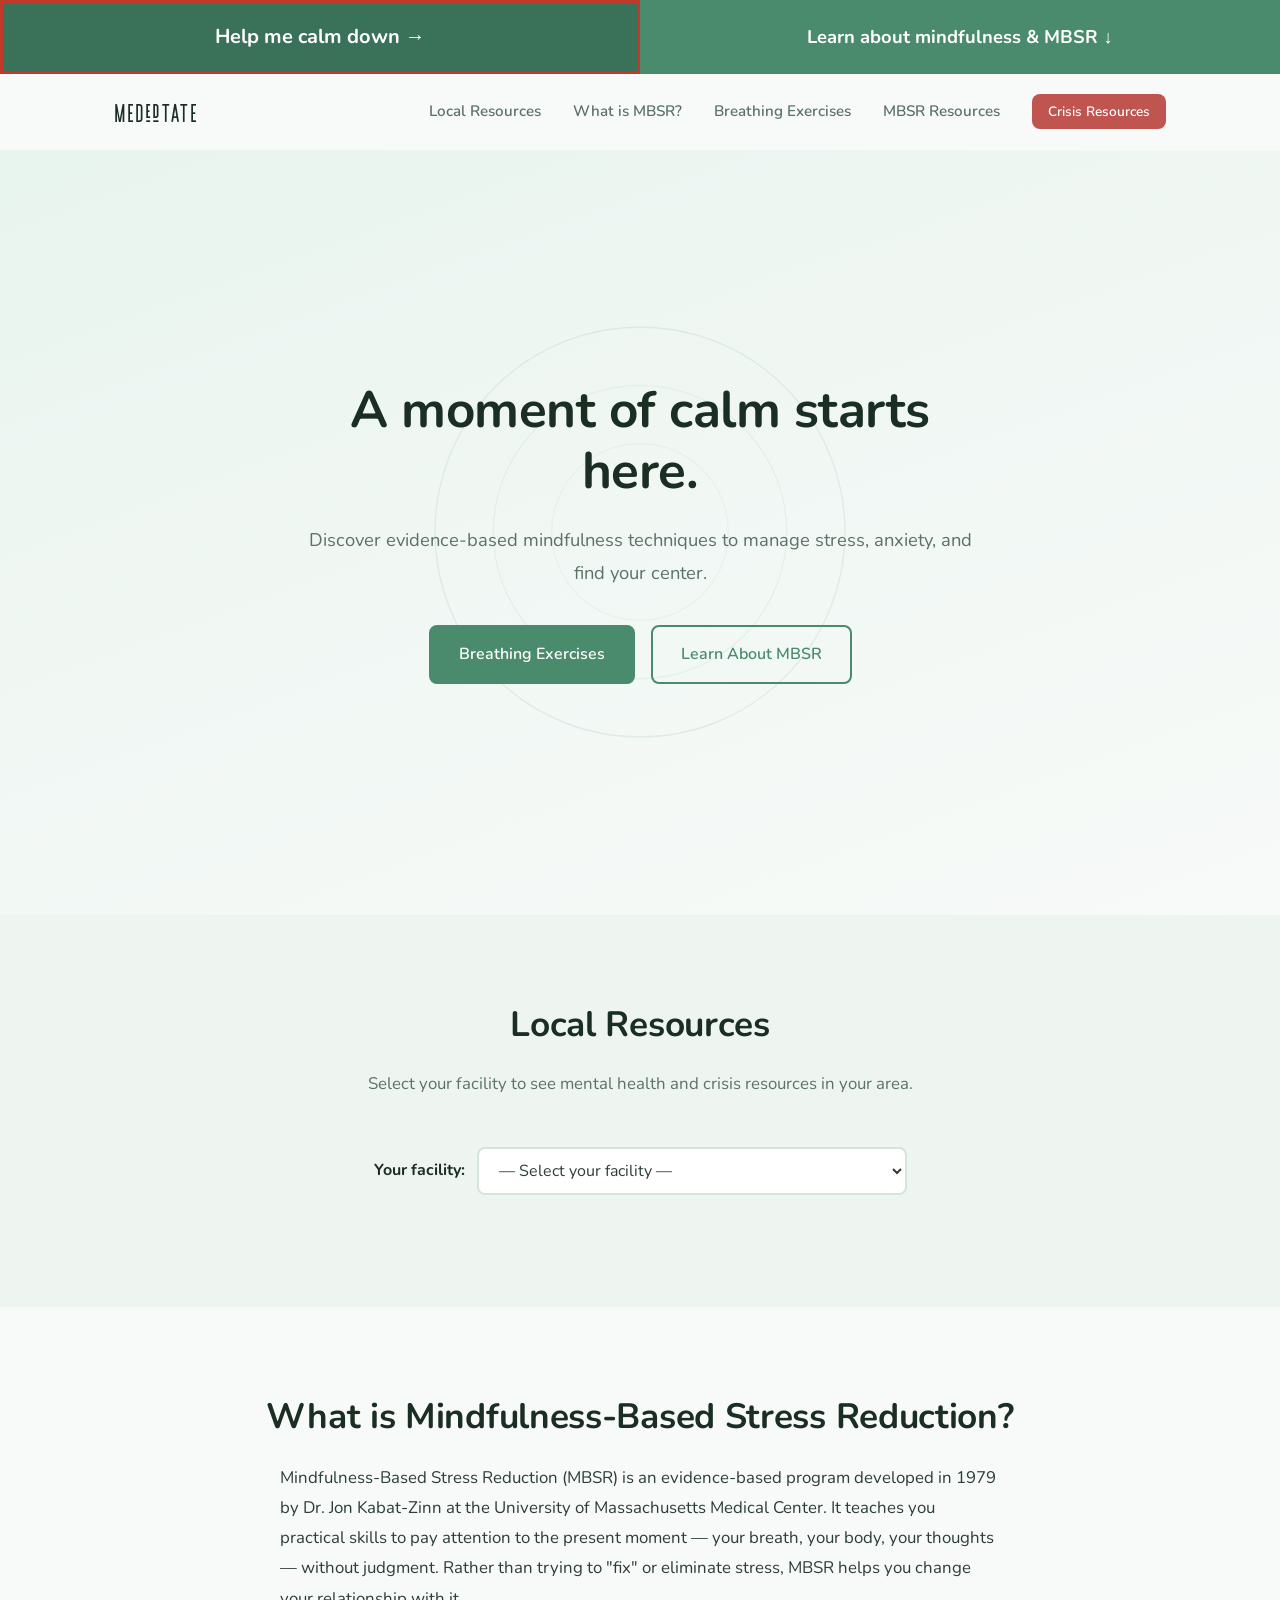
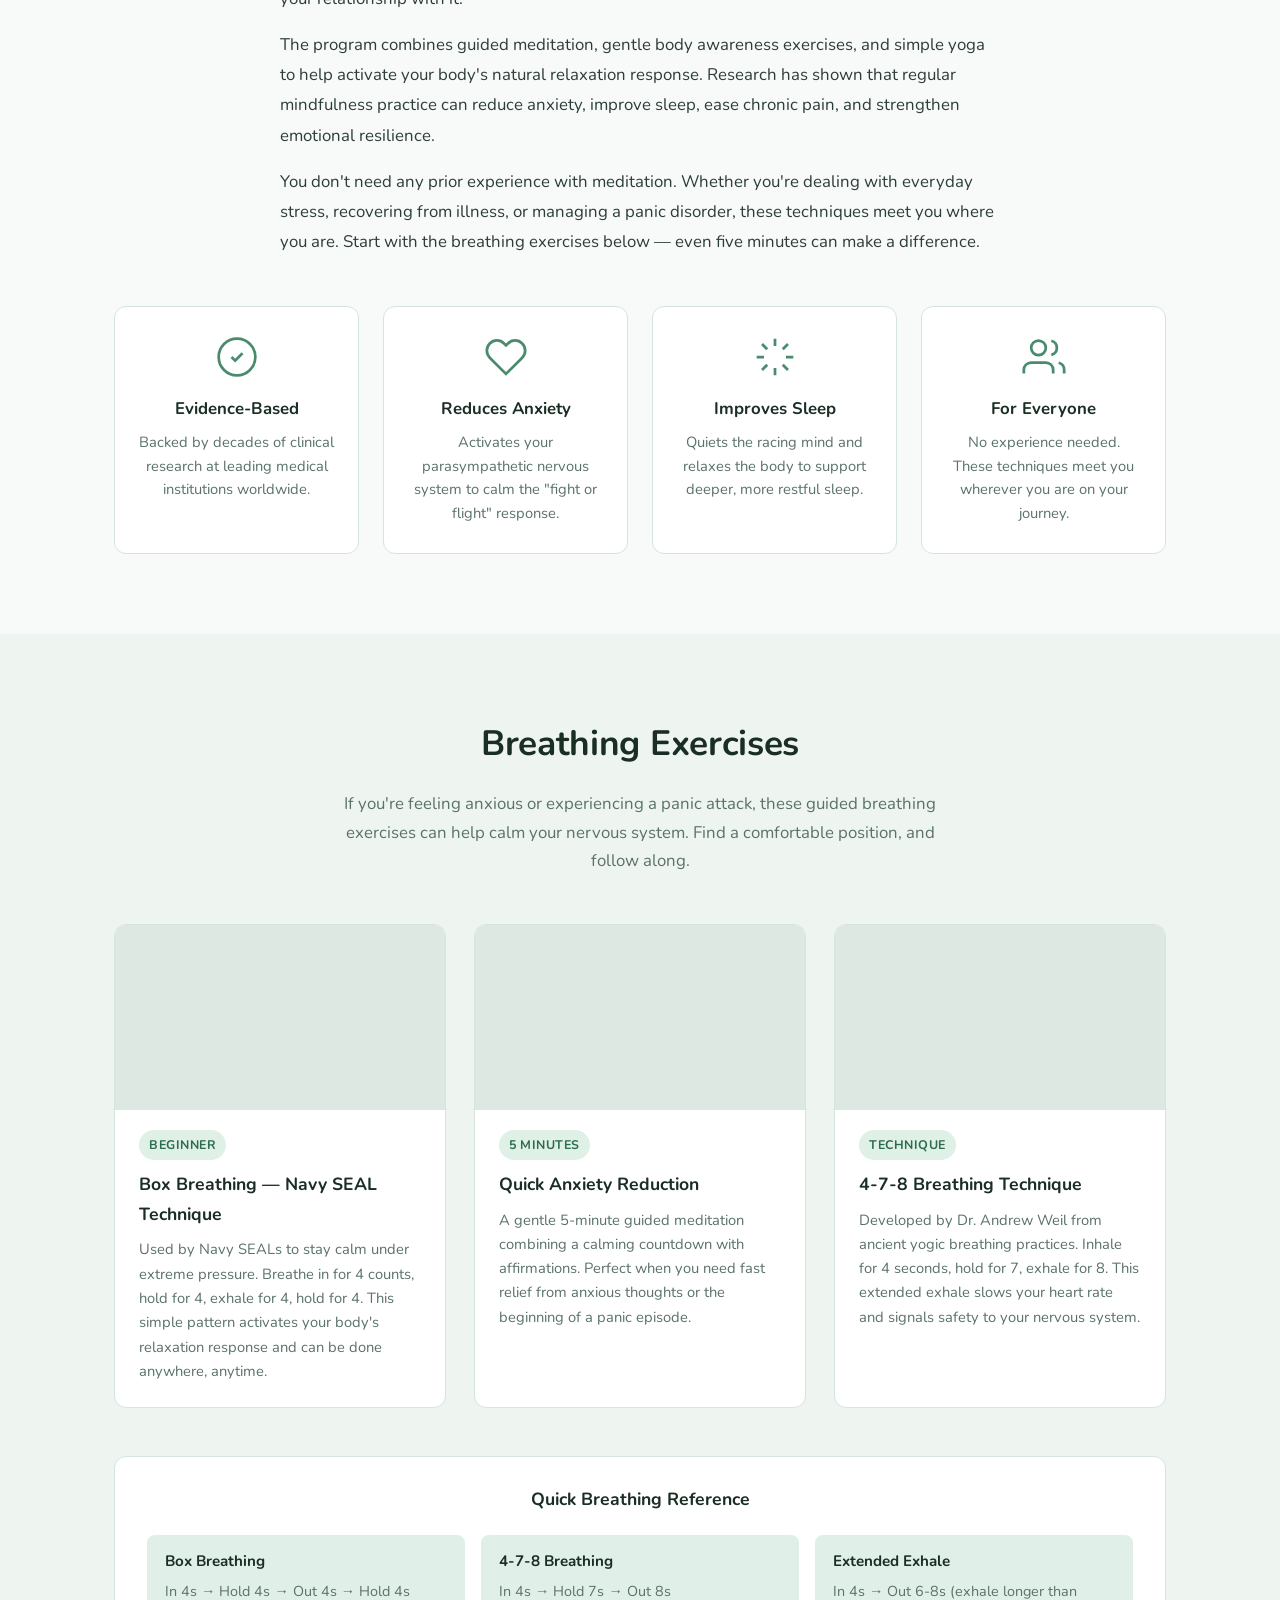
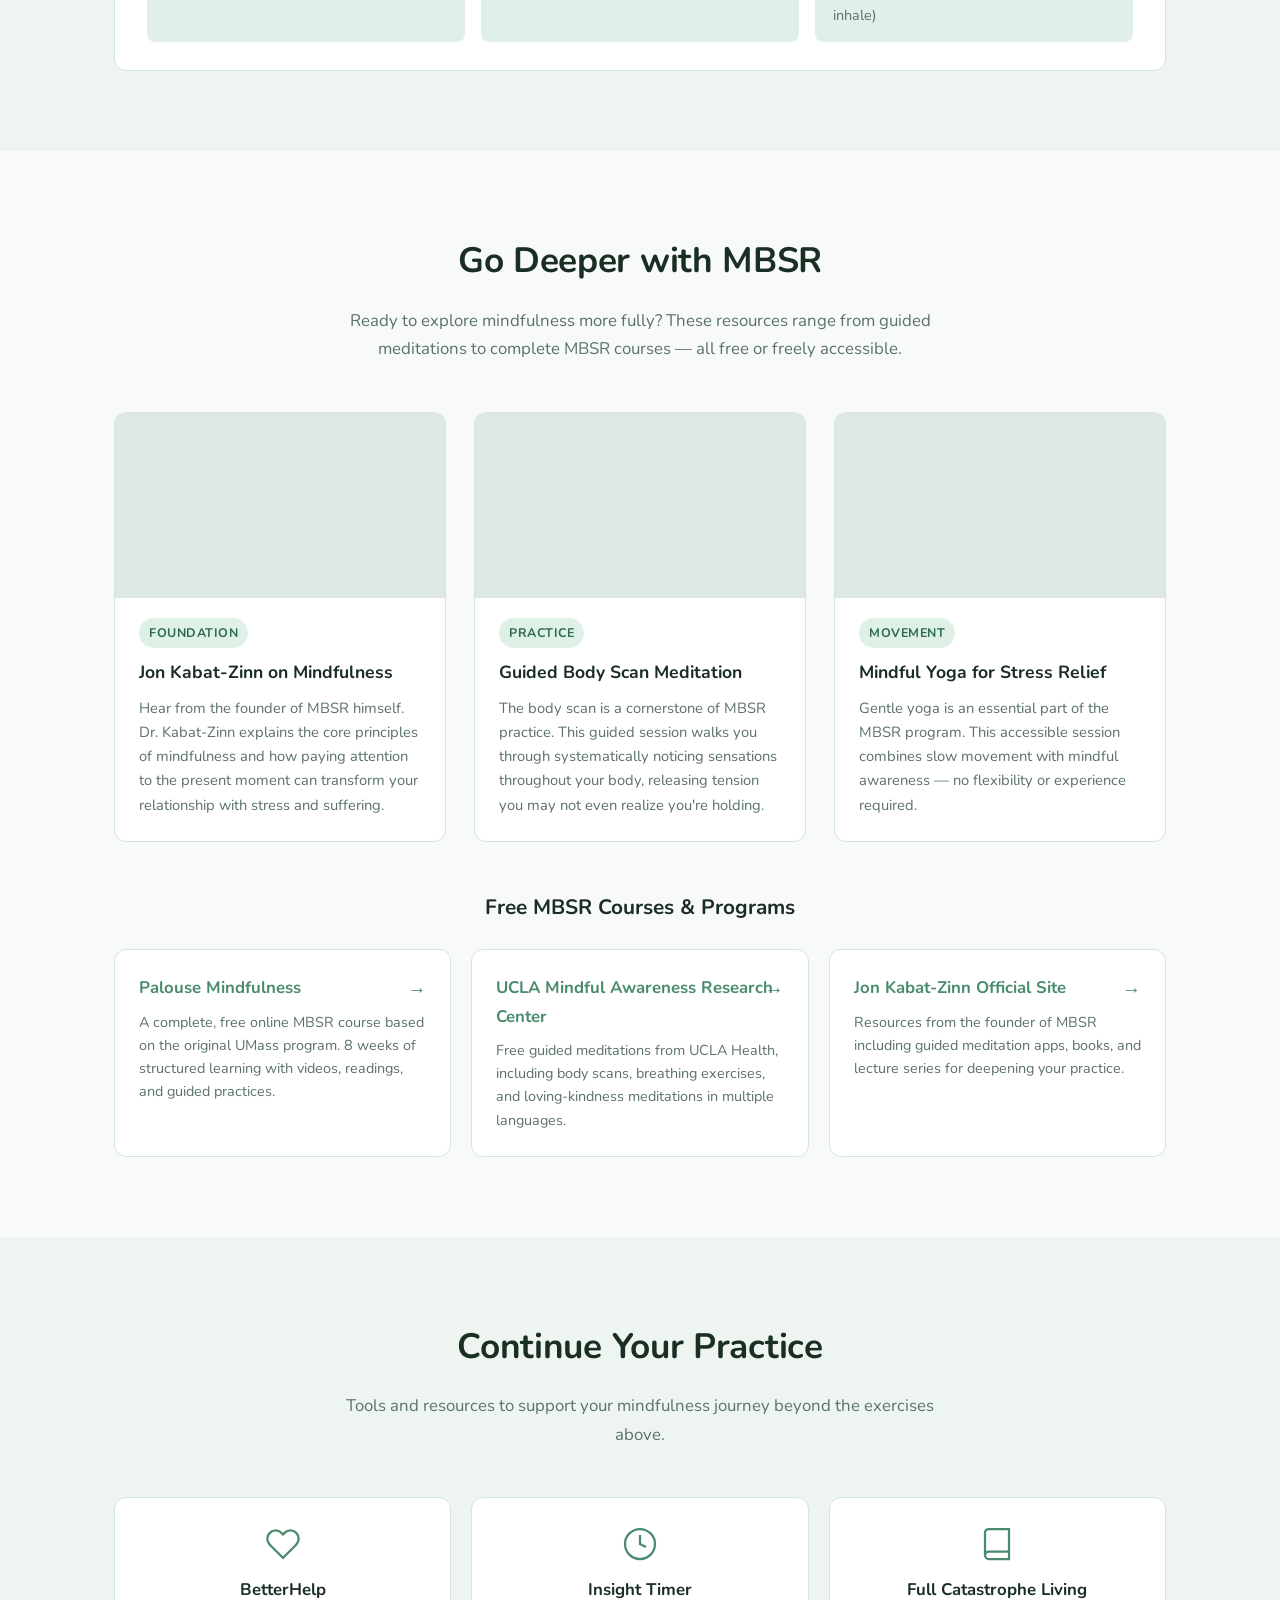
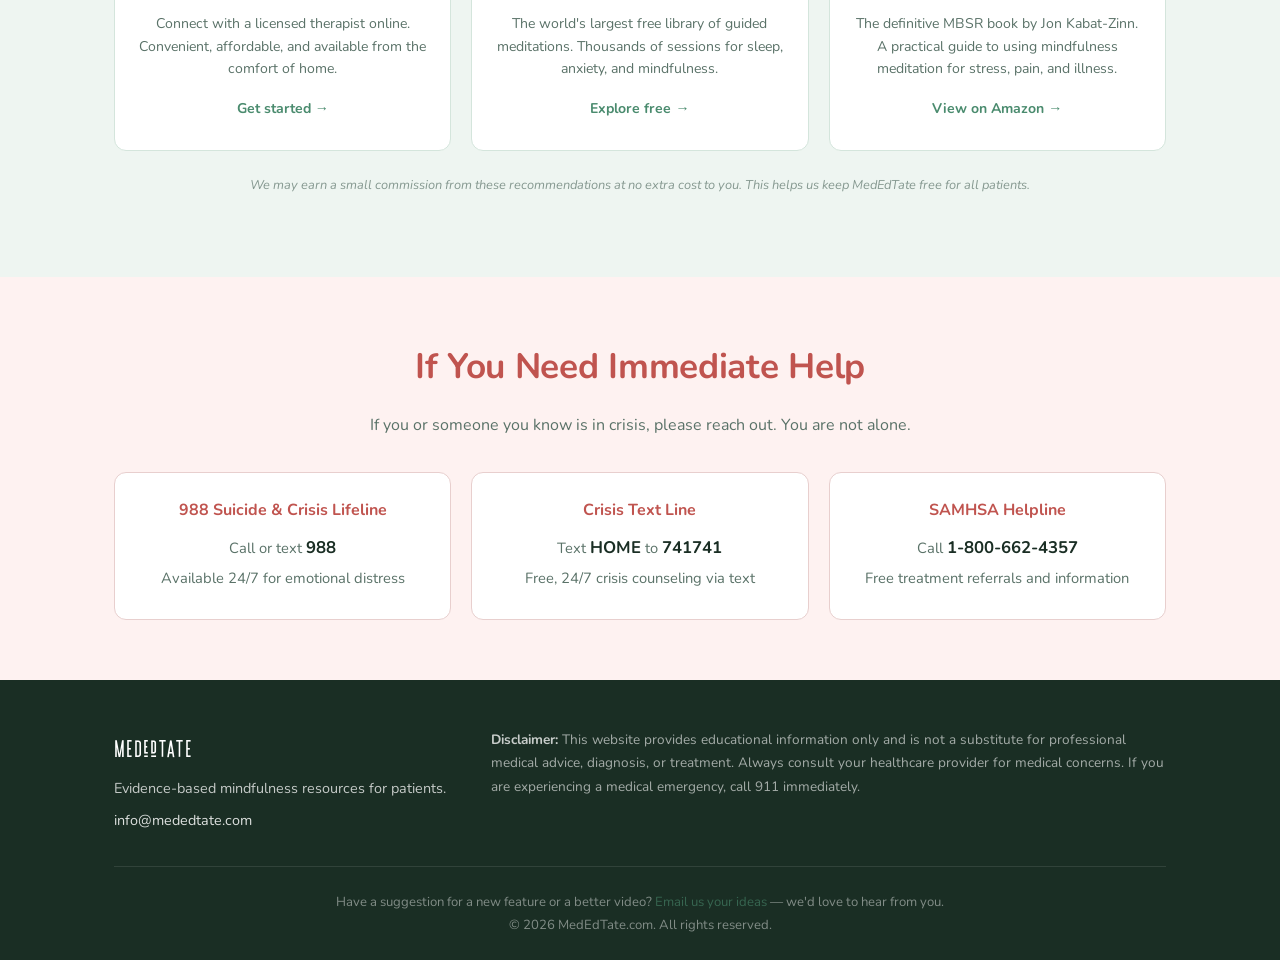
==== commit eb7c280d: "Disambiguate calm button from crisis resources Green banner now reads "Help me calm down" with red o" ====
--- a/index.html
+++ b/index.html
@@ -31,7 +31,7 @@
 
   <!-- Split Hero -->
   <div class="hero-split">
-    <a href="/now.html" class="btn-now">I need help right now &rarr;</a>
+    <a href="/now.html" class="btn-now">Help me calm down &rarr;</a>
     <a href="#local" class="btn-learn">Learn about mindfulness &amp; MBSR &darr;</a>
   </div>
 
@@ -47,7 +47,7 @@
         <li><a href="#about">What is MBSR?</a></li>
         <li><a href="#breathing">Breathing Exercises</a></li>
         <li><a href="#resources">MBSR Resources</a></li>
-        <li><a href="#crisis" class="nav-crisis">Need Help Now?</a></li>
+        <li><a href="#crisis" class="nav-crisis">Crisis Resources</a></li>
       </ul>
     </div>
   </nav>
--- a/style.css
+++ b/style.css
@@ -103,13 +103,14 @@
 
 .btn-now {
   flex: 1;
-  background: #C0392B;
+  background: var(--color-primary-dark);
   color: #fff;
   font-size: 1.25rem;
+  box-shadow: inset 0 0 0 3px #C0392B;
 }
 
 .btn-now:hover {
-  background: #a93226;
+  background: #2e5e48;
   color: #fff;
 }
 
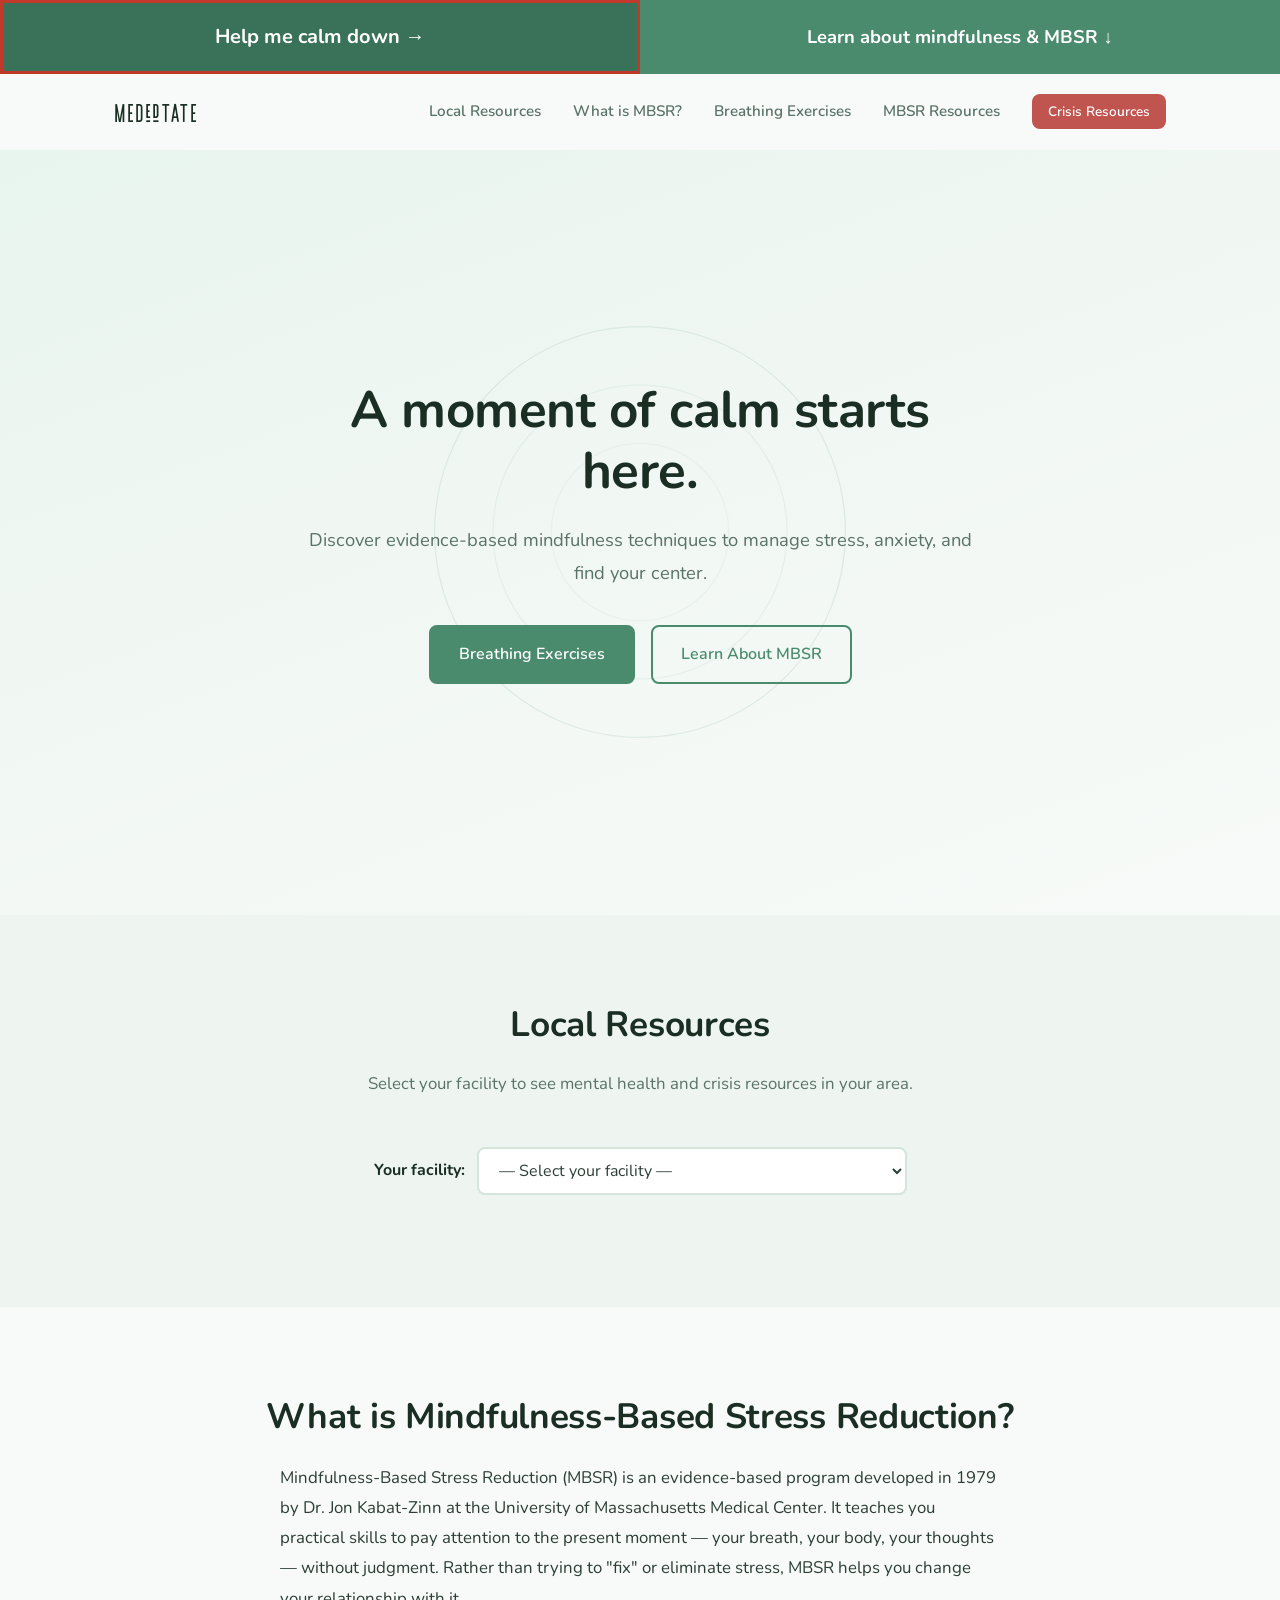
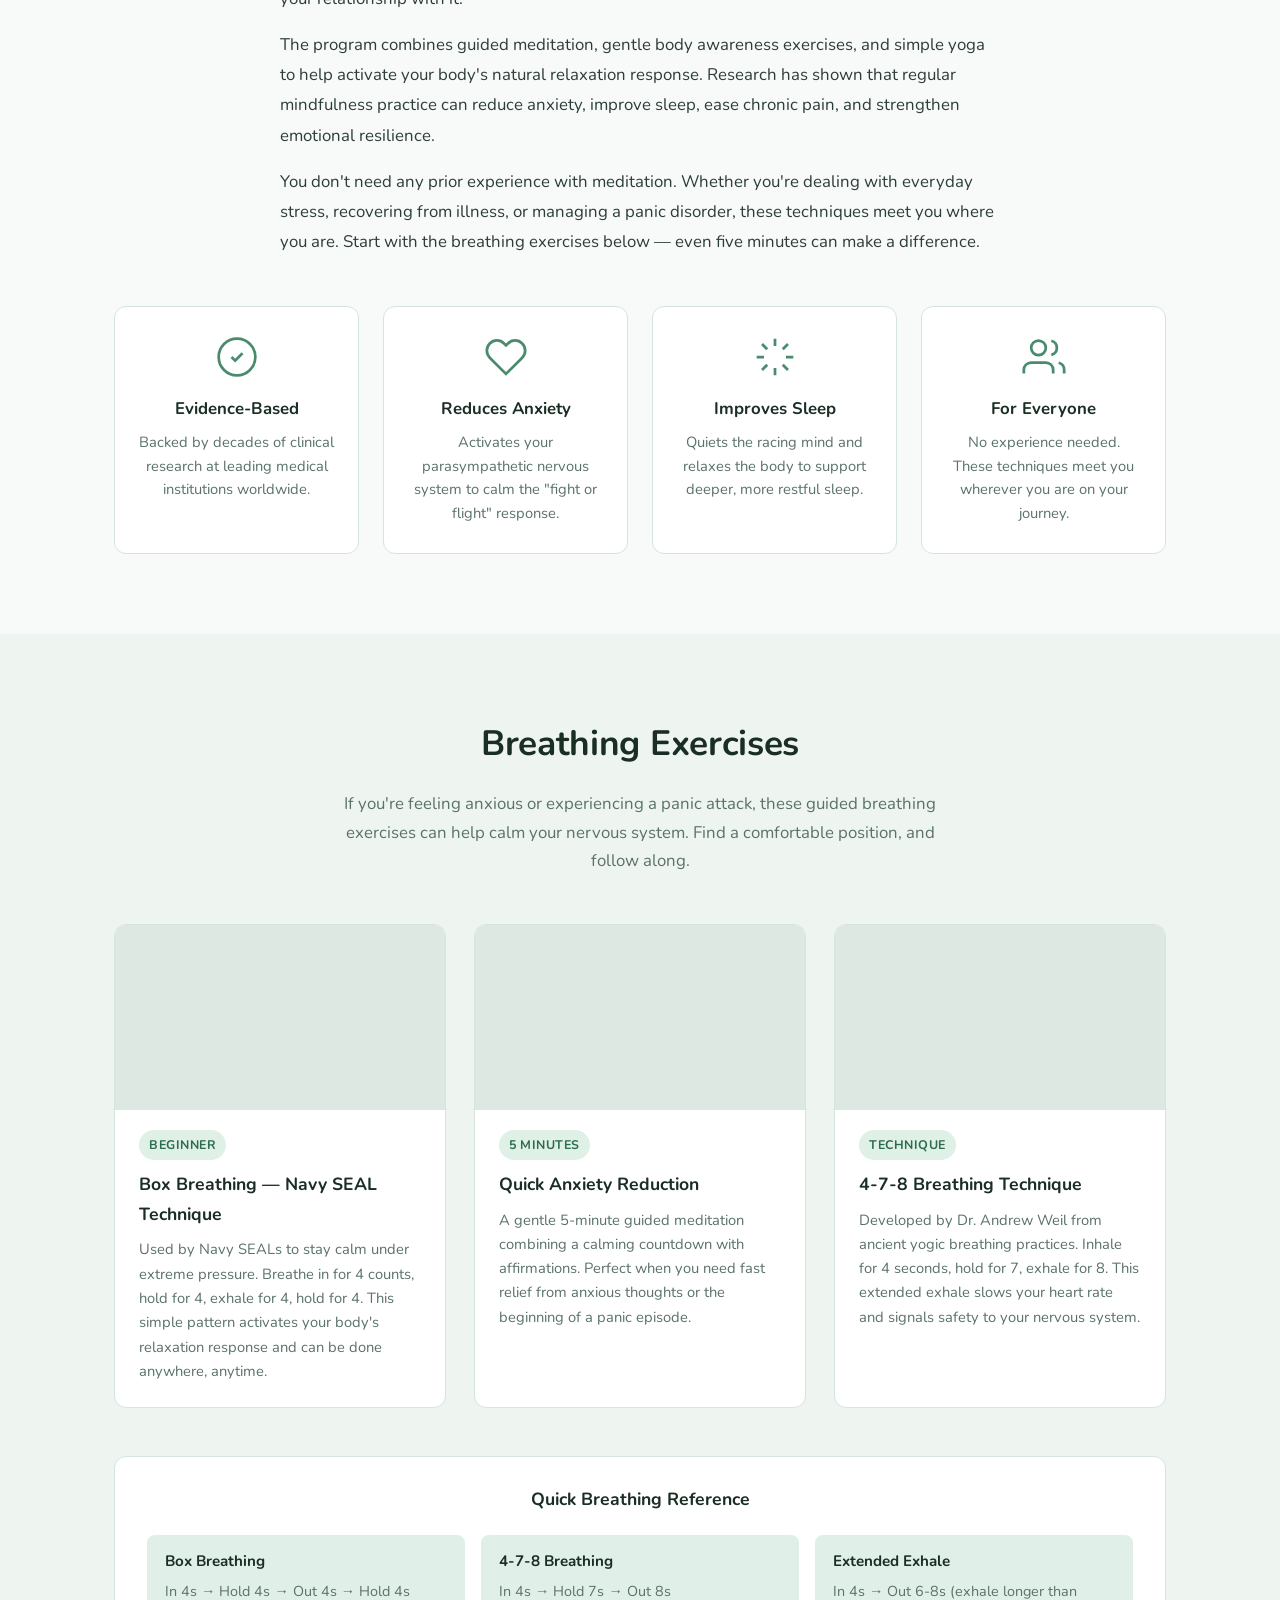
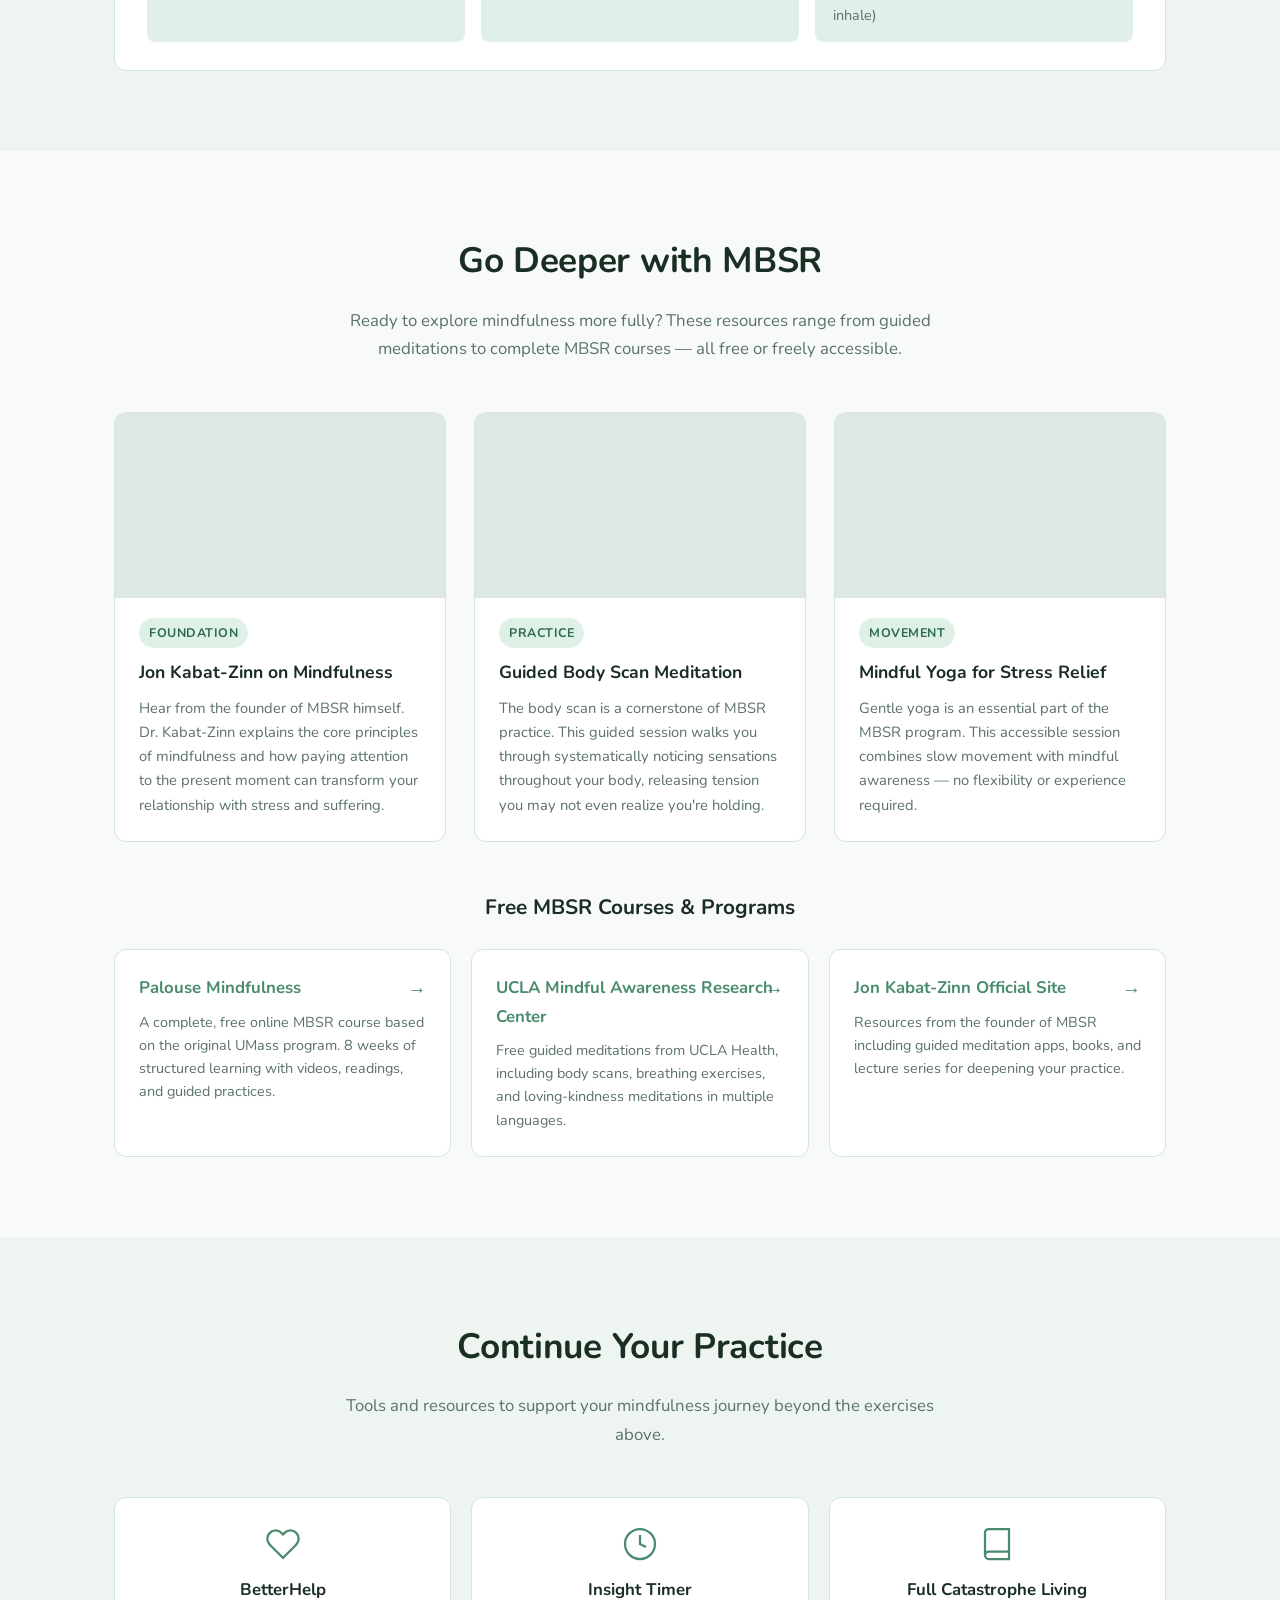
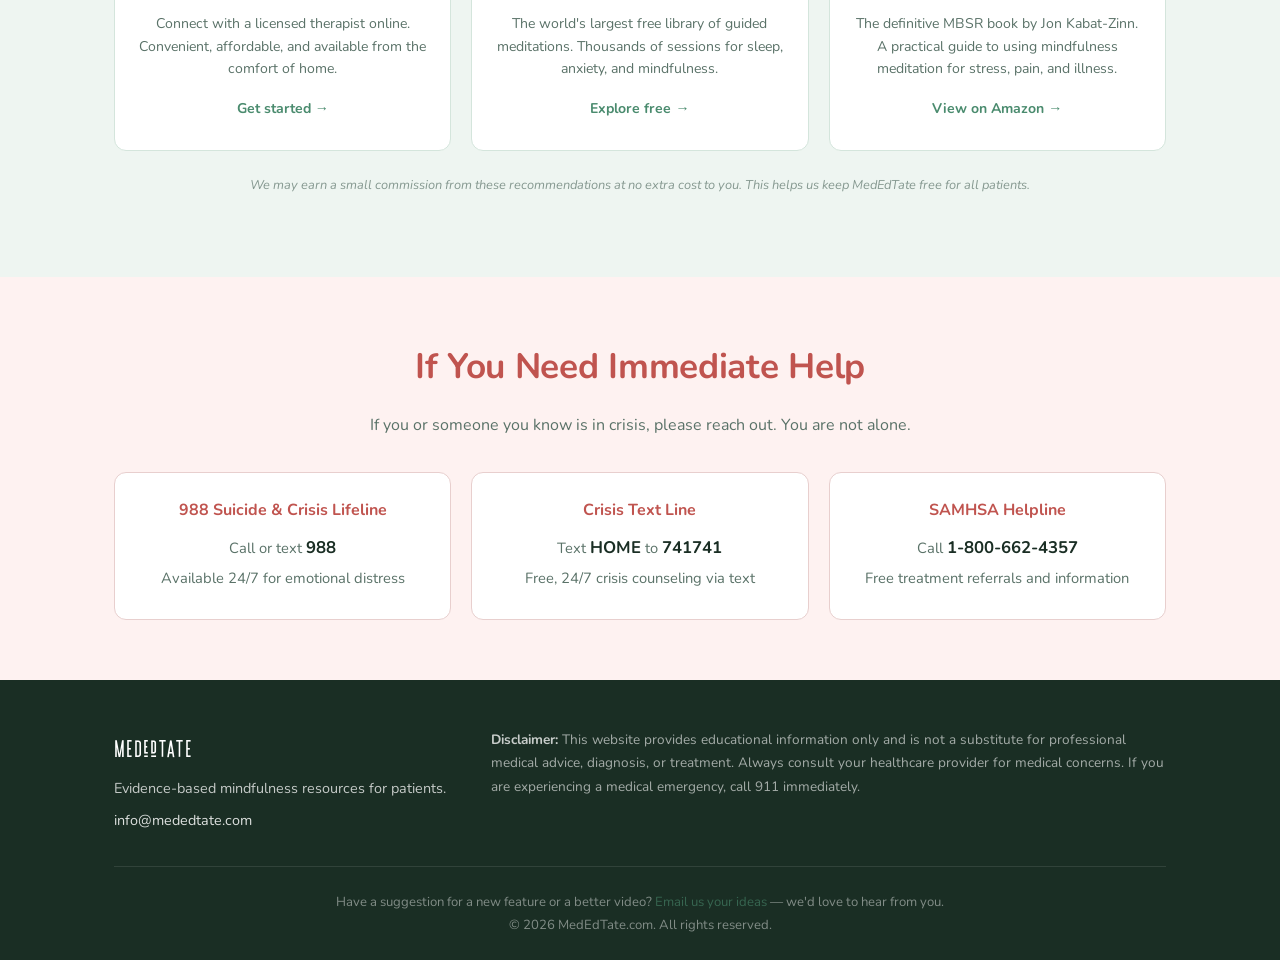
==== commit aa0c164a: "Add Vercel Analytics to all HTML pages Inline snippet injected before </body> on index.html, now.htm" ====
--- a/index.html
+++ b/index.html
@@ -570,5 +570,10 @@
     });
   </script>
 
+  <!-- Vercel Analytics -->
+  <script>
+    window.va = window.va || function () { (window.vaq = window.vaq || []).push(arguments); };
+  </script>
+  <script defer src="/_vercel/insights/script.js"></script>
 </body>
 </html>
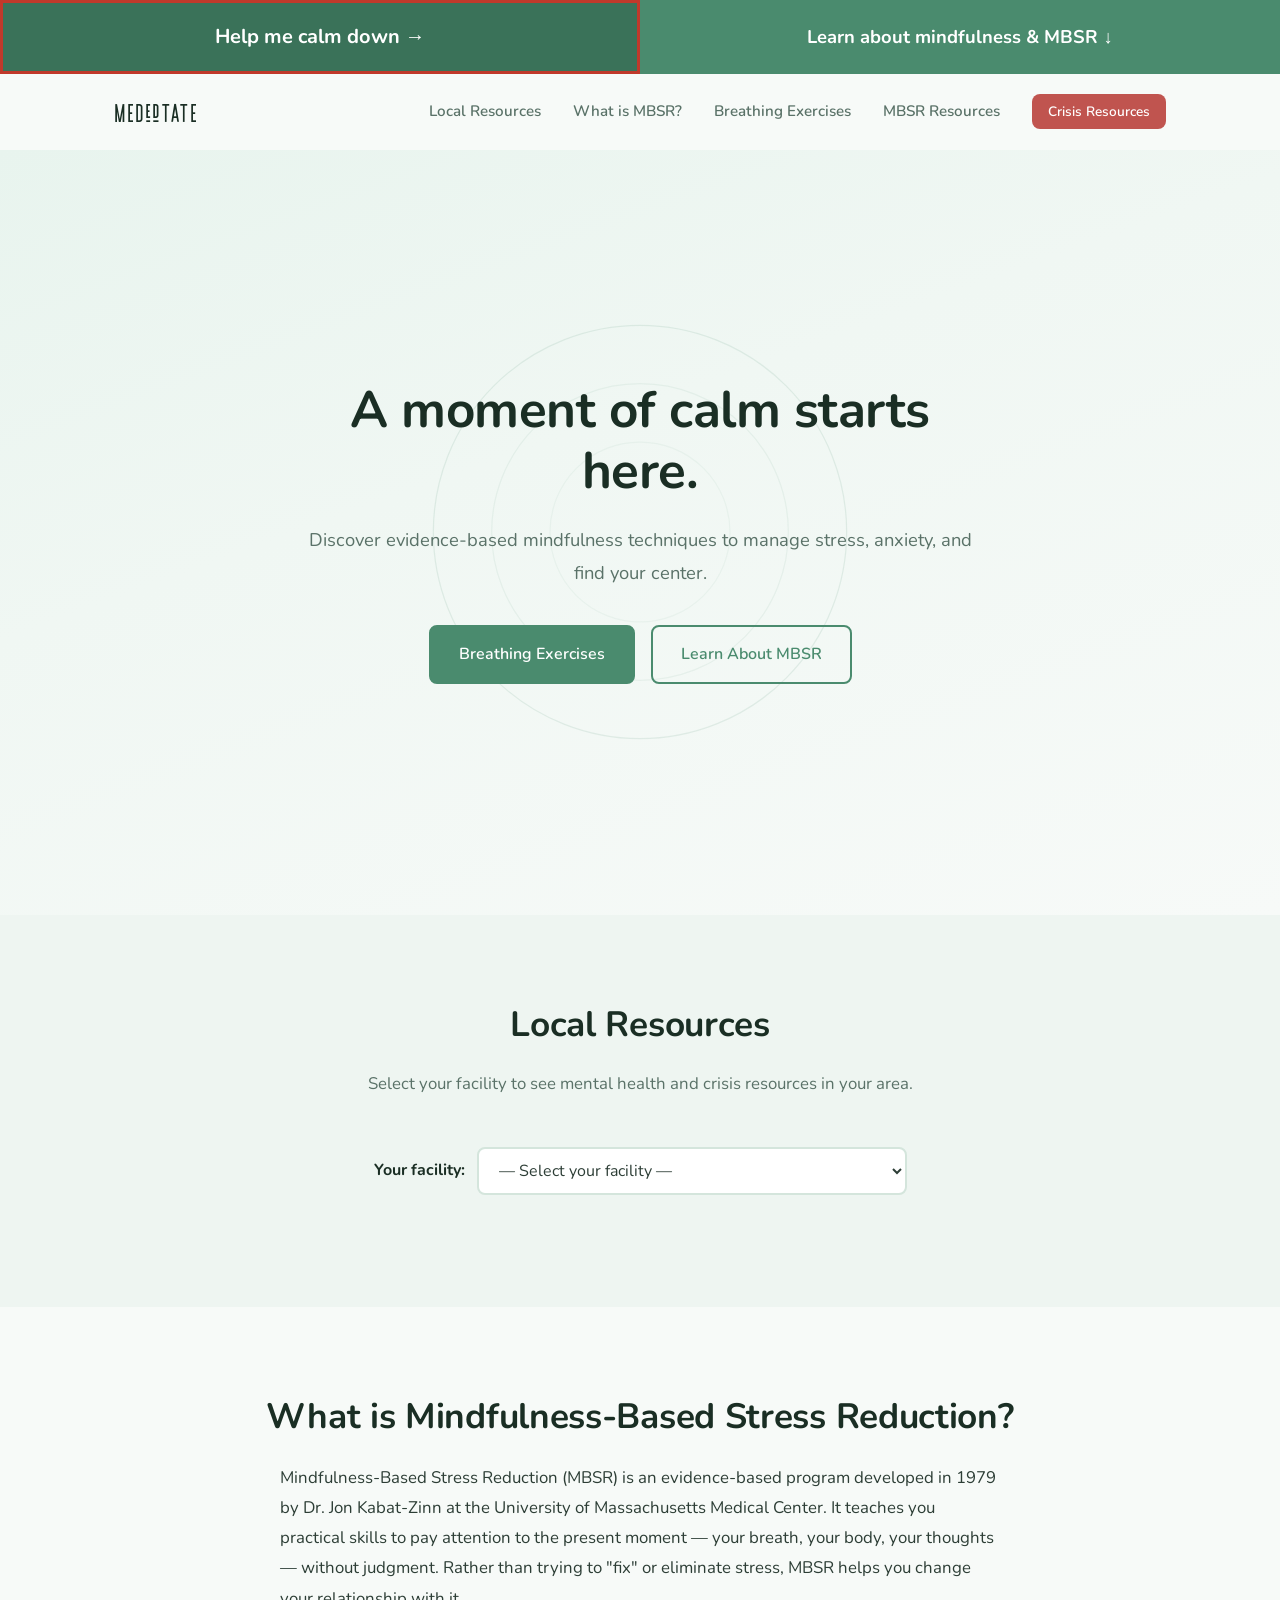
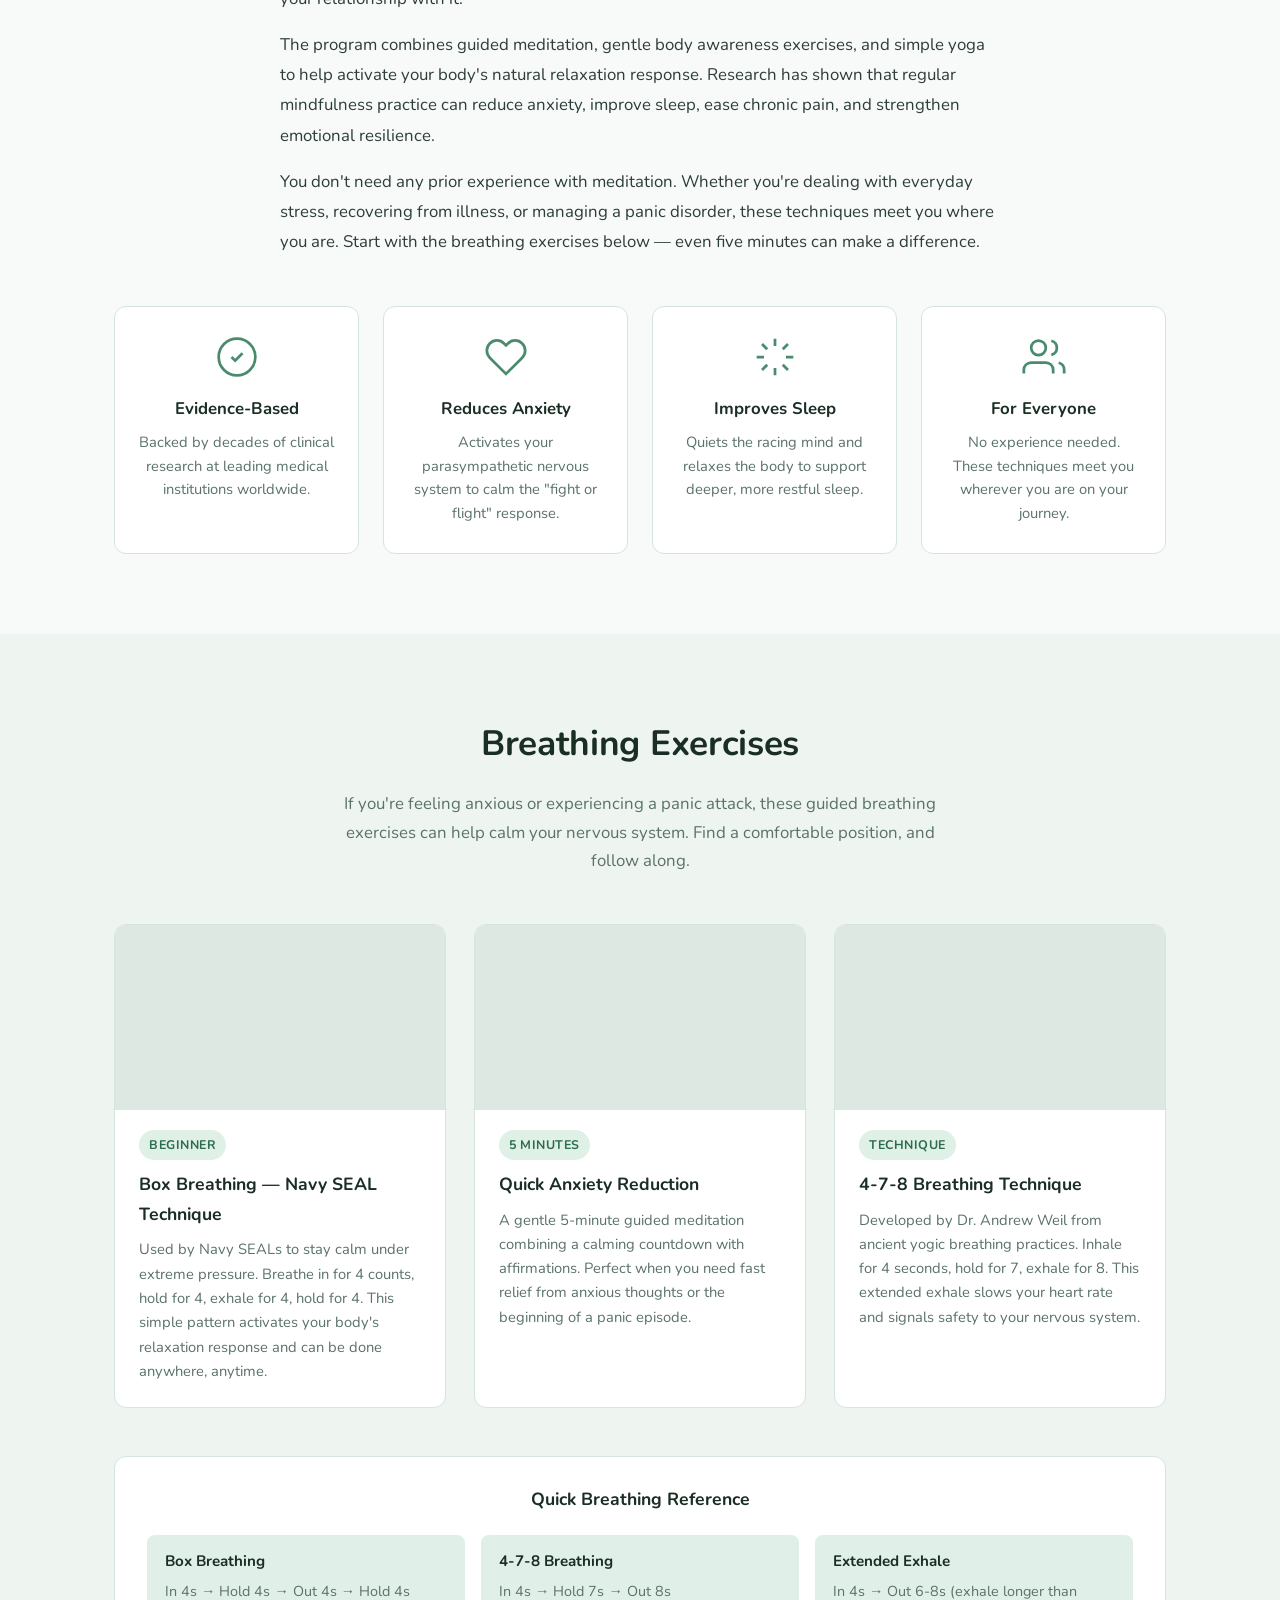
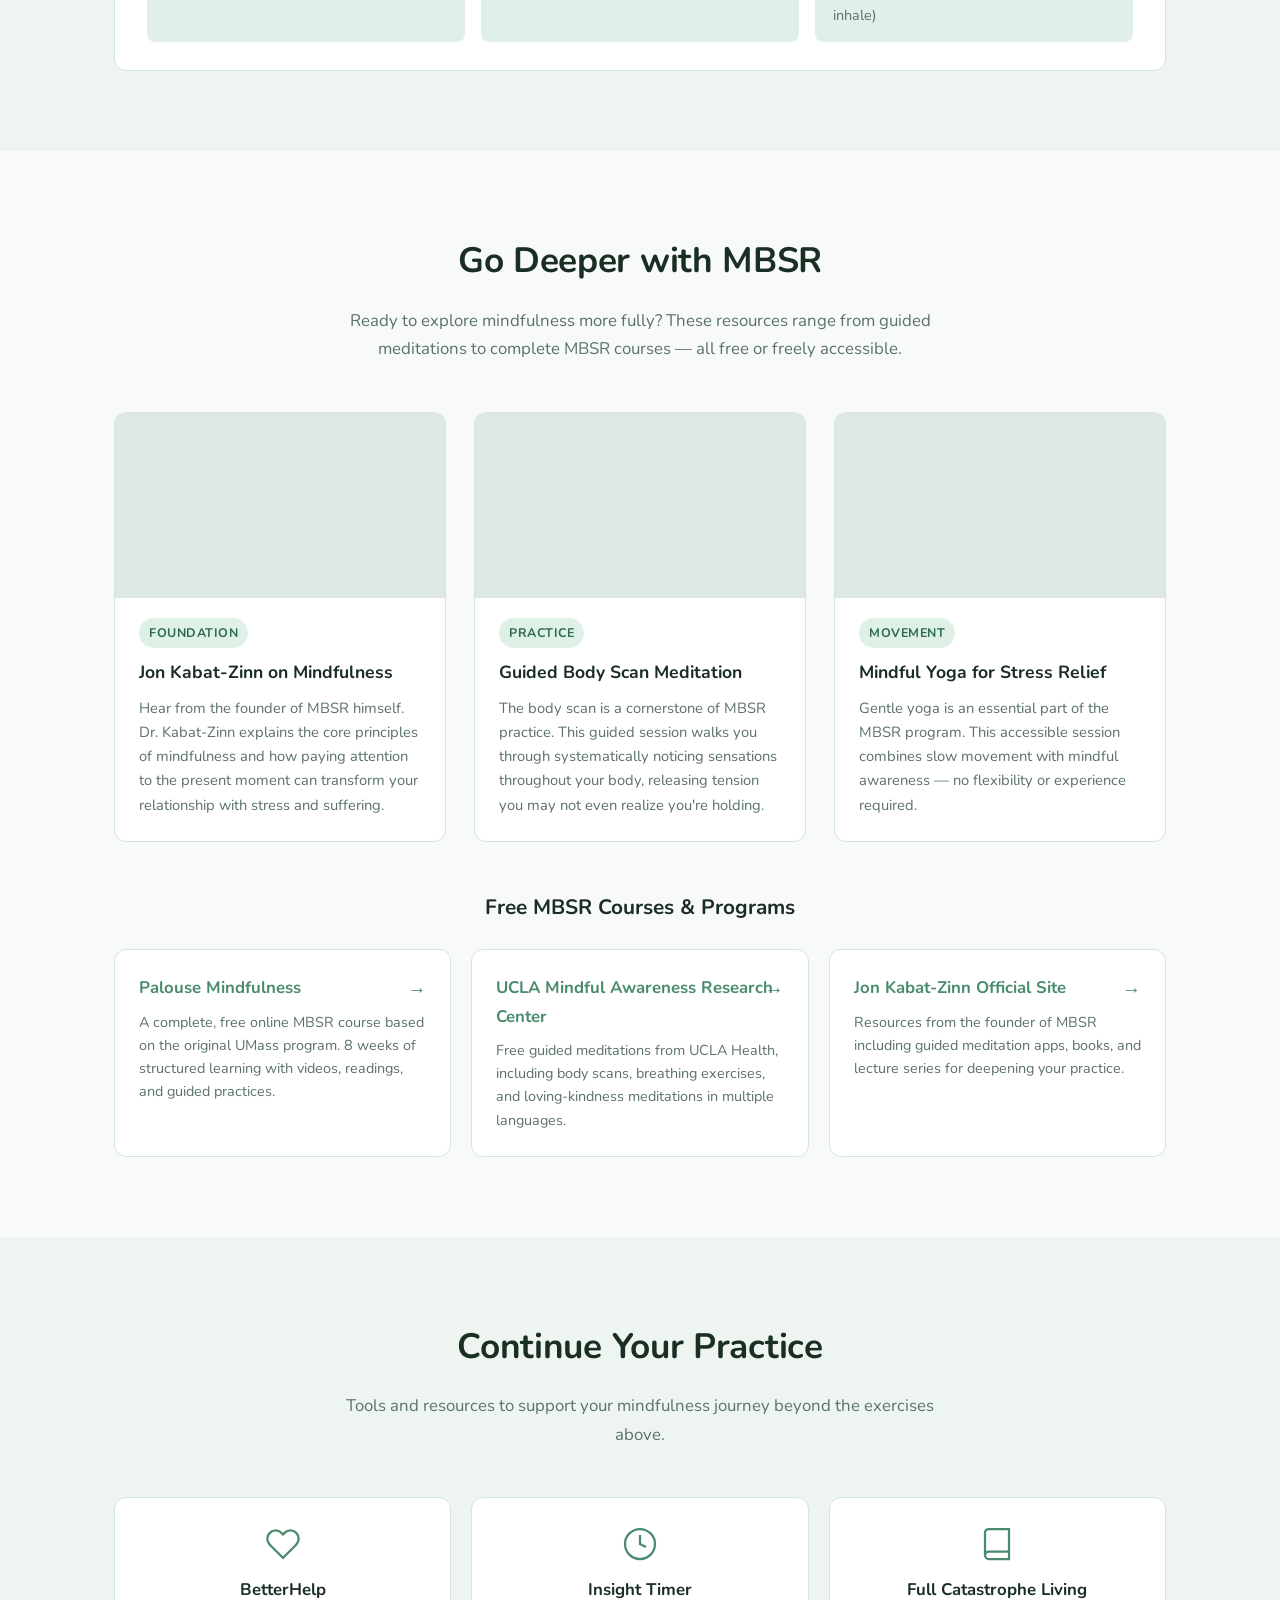
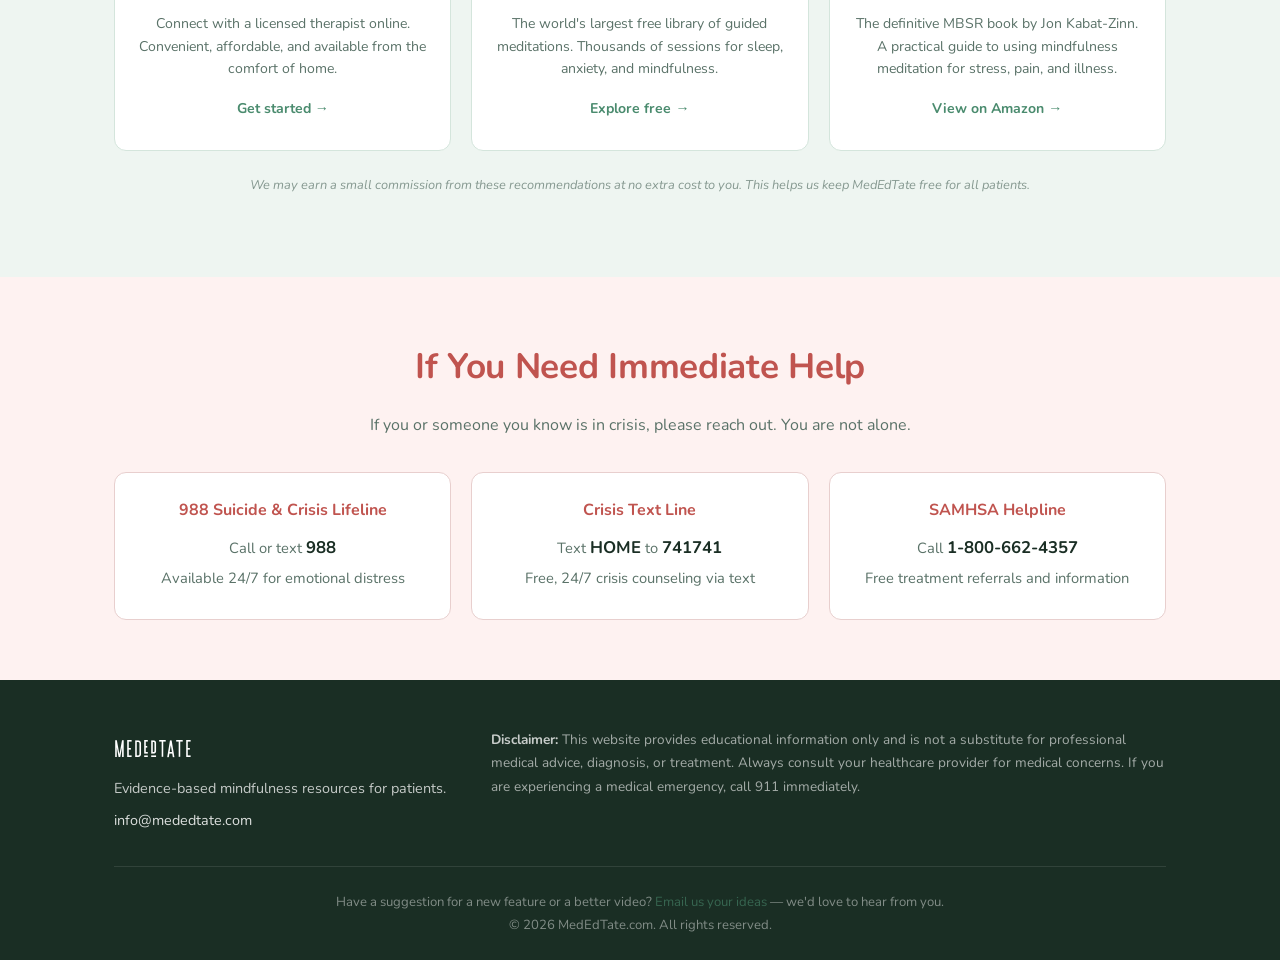
==== commit e7764320: "Revert Vercel Analytics script inject — site is on Cloudflare mededtate.com is served through Cloudf" ====
--- a/index.html
+++ b/index.html
@@ -570,10 +570,5 @@
     });
   </script>
 
-  <!-- Vercel Analytics -->
-  <script>
-    window.va = window.va || function () { (window.vaq = window.vaq || []).push(arguments); };
-  </script>
-  <script defer src="/_vercel/insights/script.js"></script>
 </body>
 </html>
